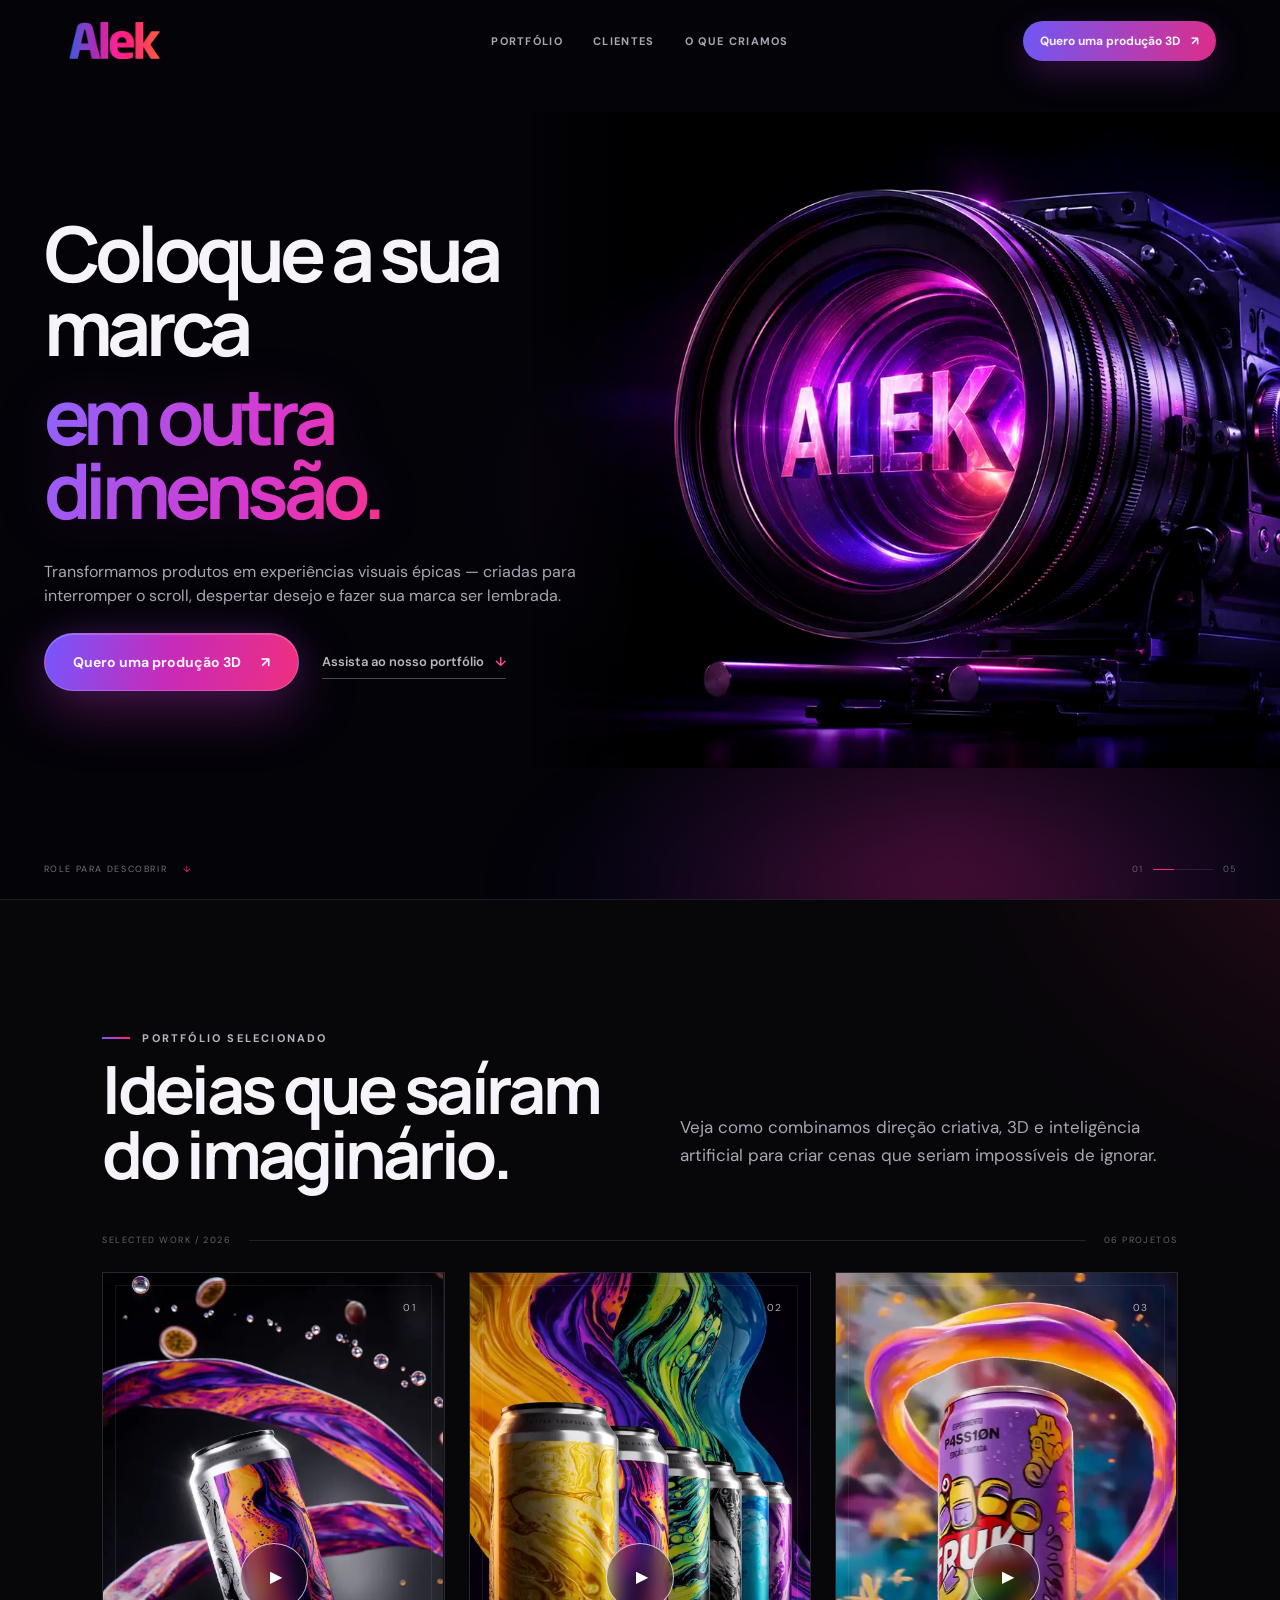
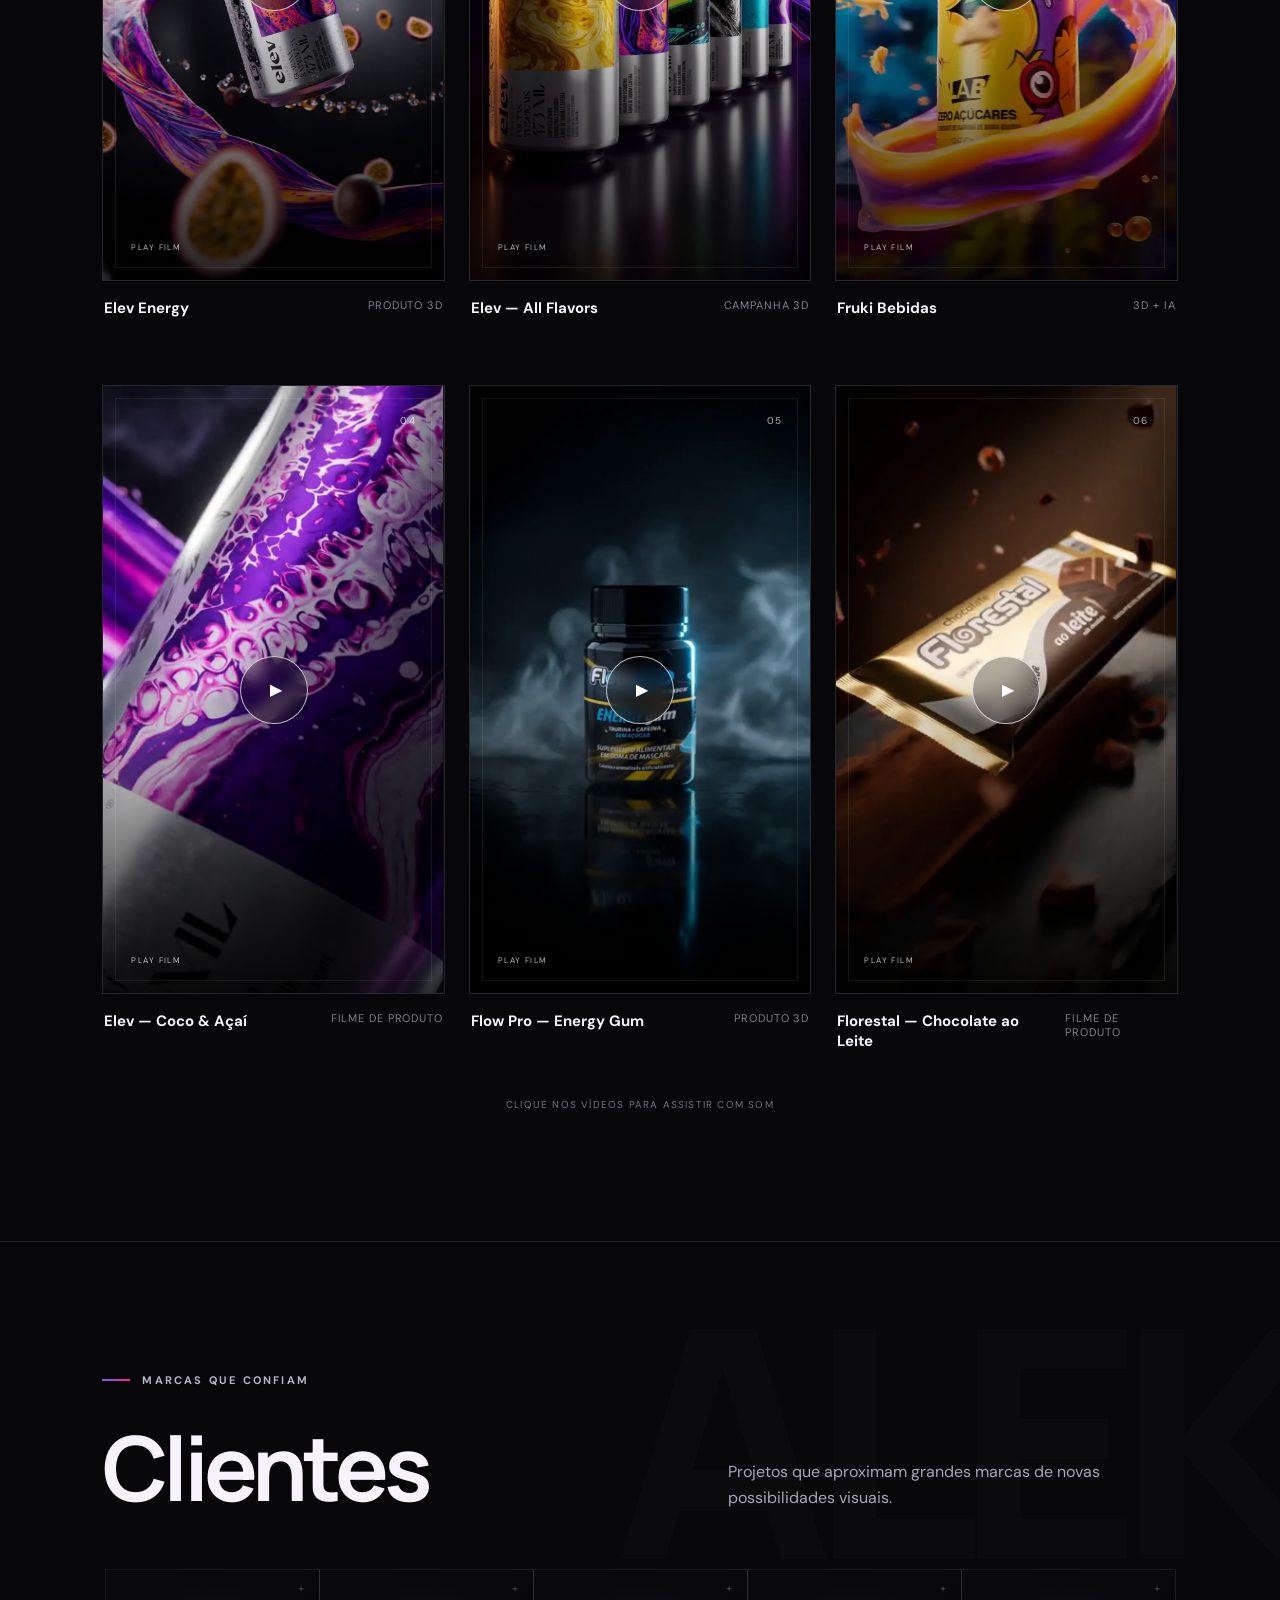
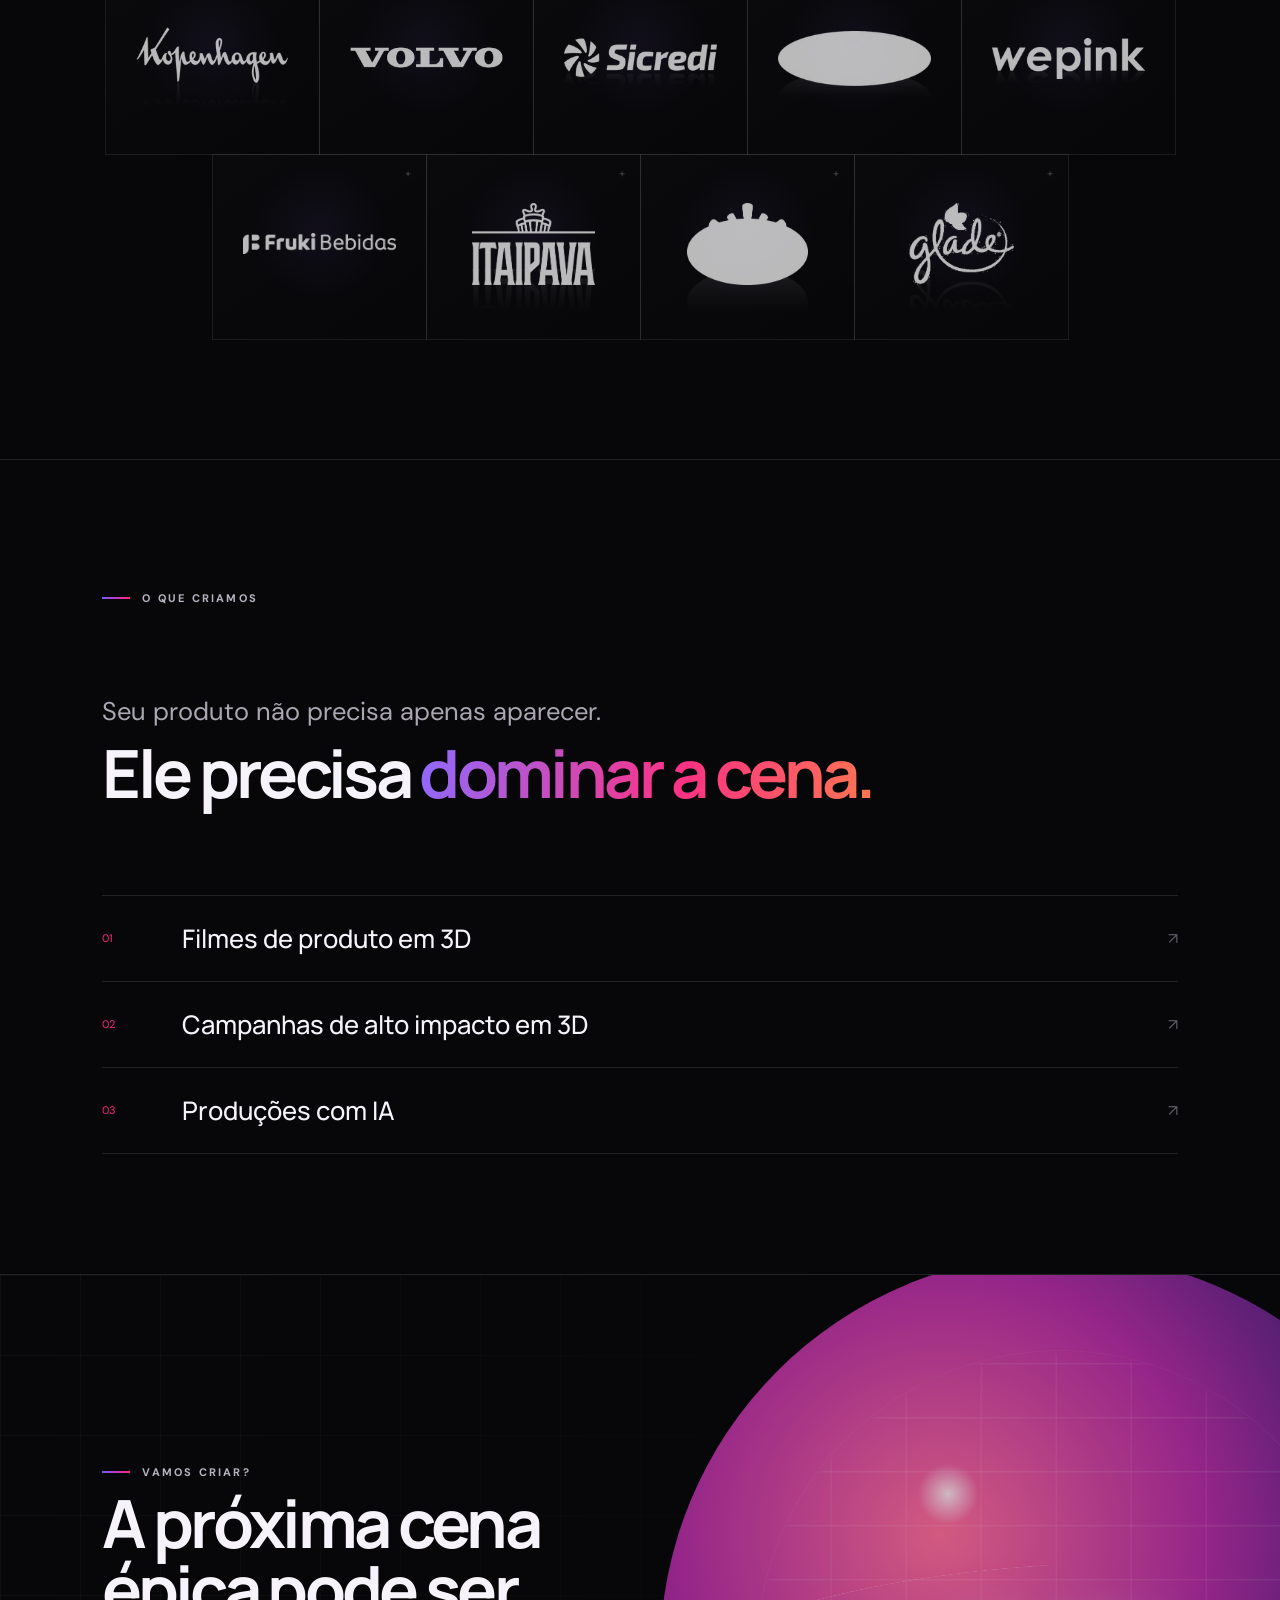
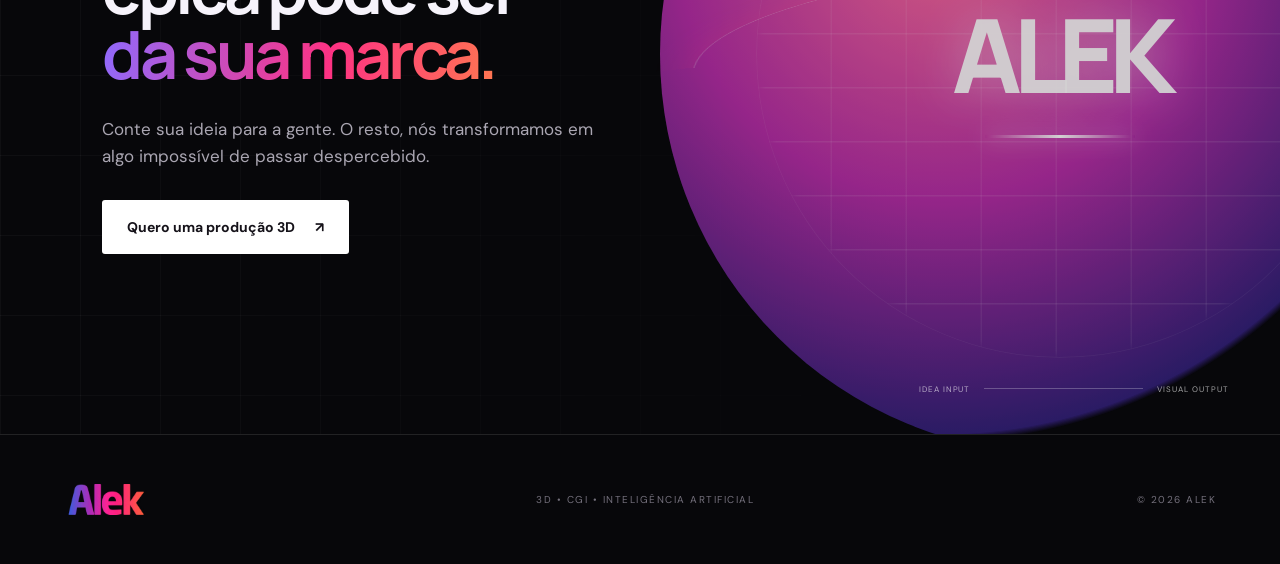
==== index.html @ 2abc3bbe "Replace client names with original logo grid" ====
<!doctype html>
<html lang="pt-BR">
<head>
  <meta charset="UTF-8">
  <meta name="viewport" content="width=device-width, initial-scale=1.0">
  <meta name="theme-color" content="#07070a">
  <meta name="description" content="Produções em 3D e IA que transformam produtos em experiências visuais épicas.">
  <title>Alek — Vídeos 3D que colocam sua marca em outra dimensão</title>
  <link rel="preconnect" href="https://fonts.googleapis.com">
  <link rel="preconnect" href="https://fonts.gstatic.com" crossorigin>
  <link href="https://fonts.googleapis.com/css2?family=DM+Sans:wght@400;500;600;700&family=Manrope:wght@500;600;700;800&display=swap" rel="stylesheet">
  <link rel="stylesheet" href="styles.css">
  <link rel="stylesheet" href="immersive.css?v=clean-camera-20260728a">
  <link rel="stylesheet" href="clients-logos.css?v=original-logos-20260728a">
</head>
<body>
  <div class="page-grid" aria-hidden="true"></div>
  <div class="cursor-aura" aria-hidden="true"></div>
  <div class="ambient ambient-one" aria-hidden="true"></div>
  <div class="ambient ambient-two" aria-hidden="true"></div>

  <header class="site-header">
    <a href="#inicio" class="brand" aria-label="Alek — início">
      <img src="upload/alek-logo.png" alt="Alek">
    </a>
    <nav class="desktop-nav" aria-label="Navegação principal">
      <a href="#portfolio">Portfólio</a>
      <a href="#clientes">Clientes</a>
      <a href="#processo">O que criamos</a>
    </nav>
    <button class="header-cta" type="button" data-open-brief>Quero uma produção 3D <span>↗</span></button>
  </header>

  <main>
    <section class="hero" id="inicio">
      <div class="hero-copy reveal">
        <p class="eyebrow"><span></span> 3D • CGI • INTELIGÊNCIA ARTIFICIAL</p>
        <h1>Coloque a sua marca<br><span>em outra dimensão.</span></h1>
        <p class="hero-text">Transformamos produtos em experiências visuais épicas — criadas para interromper o scroll, despertar desejo e fazer sua marca ser lembrada.</p>
        <div class="hero-actions">
          <button class="button button-primary button-production" type="button" data-open-brief>Quero uma produção 3D <span>↗</span></button>
          <a class="text-link" href="#portfolio">Assista ao nosso portfólio <span>↓</span></a>
        </div>
      </div>

      <div class="hero-visual reveal" aria-hidden="true">
        <div class="approved-scene">
          <div class="approved-scene-art"></div>
        </div>
      </div>

      <div class="scroll-note">ROLE PARA DESCOBRIR <span>↓</span></div>
      <div class="hero-index" aria-hidden="true"><span>01</span><i></i><span>05</span></div>
    </section>

    <section class="portfolio section" id="portfolio">
      <div class="section-heading reveal">
        <div>
          <p class="eyebrow"><span></span> PORTFÓLIO SELECIONADO</p>
          <h2>Ideias que saíram<br>do imaginário.</h2>
        </div>
        <p>Veja como combinamos direção criativa, 3D e inteligência artificial para criar cenas que seriam impossíveis de ignorar.</p>
      </div>

      <div class="portfolio-status reveal" aria-hidden="true">
        <span>SELECTED WORK / 2026</span>
        <div></div>
        <span>06 PROJETOS</span>
      </div>

      <div class="video-grid">
        <article class="video-card reveal" data-tilt>
          <div class="video-frame">
            <video playsinline loop preload="none" poster="assets/poster-1.webp">
              <source data-src="upload/portfolio-1.mp4" type="video/mp4">
            </video>
            <button class="play-button" type="button" aria-label="Reproduzir vídeo Elev Energy"><span>▶</span></button>
            <div class="video-gradient"></div>
            <div class="video-number">01</div>
            <div class="video-state">PLAY FILM</div>
          </div>
          <div class="video-meta"><strong>Elev Energy</strong><span>Produto 3D</span></div>
        </article>

        <article class="video-card reveal" data-tilt>
          <div class="video-frame">
            <video playsinline loop preload="none" poster="assets/poster-2.webp">
              <source data-src="upload/portfolio-2.mp4" type="video/mp4">
            </video>
            <button class="play-button" type="button" aria-label="Reproduzir vídeo Elev All Flavors"><span>▶</span></button>
            <div class="video-gradient"></div>
            <div class="video-number">02</div>
            <div class="video-state">PLAY FILM</div>
          </div>
          <div class="video-meta"><strong>Elev — All Flavors</strong><span>Campanha 3D</span></div>
        </article>

        <article class="video-card reveal" data-tilt>
          <div class="video-frame">
            <video playsinline loop preload="none" poster="assets/poster-3.webp">
              <source data-src="upload/portfolio-3.mp4" type="video/mp4">
            </video>
            <button class="play-button" type="button" aria-label="Reproduzir vídeo Fruki Bebidas"><span>▶</span></button>
            <div class="video-gradient"></div>
            <div class="video-number">03</div>
            <div class="video-state">PLAY FILM</div>
          </div>
          <div class="video-meta"><strong>Fruki Bebidas</strong><span>3D + IA</span></div>
        </article>

        <article class="video-card reveal" data-tilt>
          <div class="video-frame">
            <video playsinline loop preload="none" poster="assets/poster-4.webp">
              <source data-src="upload/elev-coco-acai.mp4" type="video/mp4">
            </video>
            <button class="play-button" type="button" aria-label="Reproduzir vídeo Elev Coco e Açaí"><span>▶</span></button>
            <div class="video-gradient"></div>
            <div class="video-number">04</div>
            <div class="video-state">PLAY FILM</div>
          </div>
          <div class="video-meta"><strong>Elev — Coco &amp; Açaí</strong><span>Filme de produto</span></div>
        </article>

        <article class="video-card reveal" data-tilt>
          <div class="video-frame">
            <video playsinline loop preload="none" poster="assets/poster-5.webp">
              <source data-src="upload/flow-pro.mp4" type="video/mp4">
            </video>
            <button class="play-button" type="button" aria-label="Reproduzir vídeo Flow Pro Energy Gum"><span>▶</span></button>
            <div class="video-gradient"></div>
            <div class="video-number">05</div>
            <div class="video-state">PLAY FILM</div>
          </div>
          <div class="video-meta"><strong>Flow Pro — Energy Gum</strong><span>Produto 3D</span></div>
        </article>

        <article class="video-card reveal" data-tilt>
          <div class="video-frame">
            <video playsinline loop preload="none" poster="assets/poster-6.webp">
              <source data-src="upload/chocolate-ao-leite.mp4" type="video/mp4">
            </video>
            <button class="play-button" type="button" aria-label="Reproduzir vídeo Florestal Chocolate ao Leite"><span>▶</span></button>
            <div class="video-gradient"></div>
            <div class="video-number">06</div>
            <div class="video-state">PLAY FILM</div>
          </div>
          <div class="video-meta"><strong>Florestal — Chocolate ao Leite</strong><span>Filme de produto</span></div>
        </article>
      </div>
      <p class="sound-tip">Clique nos vídeos para assistir com som</p>
    </section>

    <section class="clients section" id="clientes">
      <div class="clients-heading reveal">
        <p class="eyebrow"><span></span> MARCAS QUE CONFIAM</p>
        <h2>Clientes</h2>
        <p>Projetos que aproximam grandes marcas de novas possibilidades visuais.</p>
      </div>

      <div class="brand-grid reveal" aria-label="Clientes atendidos">
        <div class="brand-mark brand-kopenhagen"><img src="assets/clients/kopenhagen.png" alt="Kopenhagen" loading="lazy" decoding="async"></div>
        <div class="brand-mark brand-volvo"><img src="assets/clients/volvo.png" alt="Volvo" loading="lazy" decoding="async"></div>
        <div class="brand-mark brand-sicredi"><img src="assets/clients/sicredi.png" alt="Sicredi" loading="lazy" decoding="async"></div>
        <div class="brand-mark brand-ford"><img src="assets/clients/ford.png" alt="Ford" loading="lazy" decoding="async"></div>
        <div class="brand-mark brand-wepink"><img src="assets/clients/wepink.png" alt="WePink" loading="lazy" decoding="async"></div>
        <div class="brand-mark brand-fruki"><img src="assets/clients/fruki.png" alt="Fruki Bebidas" loading="lazy" decoding="async"></div>
        <div class="brand-mark brand-itaipava"><img src="assets/clients/itaipava.png" alt="Itaipava" loading="lazy" decoding="async"></div>
        <div class="brand-mark brand-seara"><img src="assets/clients/seara.png" alt="Seara" loading="lazy" decoding="async"></div>
        <div class="brand-mark brand-glade"><img src="assets/clients/glade.png" alt="Glade" loading="lazy" decoding="async"></div>
      </div>
    </section>

    <section class="manifesto section" id="processo">
      <p class="eyebrow reveal"><span></span> O QUE CRIAMOS</p>
      <div class="manifesto-copy reveal">
        <p>Seu produto não precisa apenas aparecer.</p>
        <h2>Ele precisa <span>dominar a cena.</span></h2>
      </div>
      <div class="services reveal">
        <div><span>01</span><strong>Filmes de produto em 3D</strong><i>↗</i></div>
        <div><span>02</span><strong>Campanhas de alto impacto em 3D</strong><i>↗</i></div>
        <div><span>03</span><strong>Produções com IA</strong><i>↗</i></div>
      </div>
    </section>

    <section class="cta-section section" id="contato">
      <div class="cta-grid" aria-hidden="true"></div>
      <div class="cta-glow" aria-hidden="true"><span>ALEK</span><i></i></div>
      <div class="cta-content reveal">
        <p class="eyebrow"><span></span> VAMOS CRIAR?</p>
        <h2>A próxima cena<br>épica pode ser<br><span>da sua marca.</span></h2>
        <p>Conte sua ideia para a gente. O resto, nós transformamos em algo impossível de passar despercebido.</p>
        <button class="button button-light" type="button" data-open-brief>Quero uma produção 3D <span>↗</span></button>
      </div>
      <div class="cta-code" aria-hidden="true">
        <span>IDEA INPUT</span>
        <i></i>
        <span>VISUAL OUTPUT</span>
      </div>
    </section>
  </main>

  <footer>
    <img src="upload/alek-logo.png" alt="Alek">
    <p>3D • CGI • INTELIGÊNCIA ARTIFICIAL</p>
    <span>© 2026 ALEK</span>
  </footer>

  <dialog class="brief-dialog" id="brief-dialog">
    <div class="dialog-shell">
      <button class="dialog-close" type="button" data-close-brief aria-label="Fechar formulário">×</button>
      <div class="dialog-intro">
        <p class="eyebrow"><span></span> NOVO PROJETO</p>
        <h2>Vamos tirar sua ideia<br><span>do imaginário.</span></h2>
        <p>Preencha as informações e envie seu briefing diretamente para o nosso WhatsApp.</p>
        <div class="dialog-orbit" aria-hidden="true"><i></i><i></i><i></i></div>
      </div>

      <form class="brief-form" id="brief-form">
        <label>
          <span>Nome</span>
          <input type="text" name="nome" autocomplete="name" required>
        </label>
        <label>
          <span>Nome da empresa</span>
          <input type="text" name="empresa" autocomplete="organization" required>
        </label>
        <label>
          <span>Email</span>
          <input type="email" name="email" autocomplete="email" required>
        </label>
        <label>
          <span>WhatsApp</span>
          <input type="tel" name="whatsapp" autocomplete="tel" inputmode="tel" required>
        </label>
        <label class="form-wide">
          <span>Instagram da empresa</span>
          <input type="text" name="instagram" autocomplete="off" placeholder="@suaempresa" required>
        </label>
        <label class="form-wide">
          <span>Detalhes do que você deseja produzir</span>
          <textarea name="detalhes" rows="4" required></textarea>
        </label>
        <button class="button button-primary form-submit" type="submit">Enviar pelo WhatsApp <span>↗</span></button>
      </form>
    </div>
  </dialog>

  <script type="module" src="script.js?v=immersive-fix-20260728b"></script>
</body>
</html>
---- styles.css ----
:root {
  --bg: #07070a;
  --surface: #101015;
  --surface-soft: #14131a;
  --text: #f6f3fb;
  --muted: #aaa6b2;
  --purple: #7658ff;
  --pink: #ff237d;
  --orange: #ff7654;
  --line: rgba(255, 255, 255, .11);
  --mouse-x: 50vw;
  --mouse-y: 50vh;
}

* { box-sizing: border-box; }
html { scroll-behavior: smooth; }
body {
  margin: 0;
  background: var(--bg);
  color: var(--text);
  font-family: "DM Sans", sans-serif;
  overflow-x: hidden;
}
body.modal-open { overflow: hidden; }
button, input, textarea, select { font: inherit; }
button { color: inherit; }
a { color: inherit; text-decoration: none; }

.page-grid {
  position: fixed;
  inset: 0;
  z-index: -3;
  pointer-events: none;
  opacity: .18;
  background-image:
    linear-gradient(rgba(255, 255, 255, .025) 1px, transparent 1px),
    linear-gradient(90deg, rgba(255, 255, 255, .025) 1px, transparent 1px);
  background-size: 54px 54px;
  mask-image: linear-gradient(to bottom, #000 0, transparent 82%);
}
.cursor-aura {
  position: fixed;
  z-index: -2;
  inset: 0;
  pointer-events: none;
  background: radial-gradient(480px circle at var(--mouse-x) var(--mouse-y), rgba(118, 88, 255, .095), transparent 70%);
}
.ambient {
  position: fixed;
  width: 50vw;
  height: 50vw;
  filter: blur(130px);
  opacity: .12;
  border-radius: 50%;
  pointer-events: none;
  z-index: -1;
}
.ambient-one { background: var(--purple); top: -30vw; left: -15vw; }
.ambient-two { background: var(--pink); top: 45vh; right: -35vw; }

.site-header {
  height: 82px;
  padding: 0 5vw;
  display: grid;
  grid-template-columns: 1fr auto 1fr;
  align-items: center;
  position: fixed;
  inset: 0 0 auto;
  z-index: 20;
  width: 100%;
  border-bottom: 1px solid transparent;
  transition: background .35s ease, border-color .35s ease, backdrop-filter .35s ease;
}
.site-header.scrolled {
  background: rgba(7, 7, 10, .7);
  border-color: var(--line);
  backdrop-filter: blur(18px);
}
.brand img { width: 108px; display: block; }
.desktop-nav { display: flex; gap: 30px; }
.desktop-nav a {
  color: #aaa6b2;
  font-size: 11px;
  font-weight: 700;
  letter-spacing: .12em;
  text-transform: uppercase;
  transition: color .2s ease;
}
.desktop-nav a:hover { color: white; }
.header-cta {
  justify-self: end;
  appearance: none;
  border: 0;
  background: linear-gradient(100deg, #7057f5, #dd2d89);
  box-shadow: 0 12px 34px rgba(163, 51, 196, .28);
  cursor: pointer;
  font-size: 12px;
  font-weight: 700;
  padding: 12px 17px;
  border-radius: 999px;
  transition: transform .25s ease, filter .25s ease, box-shadow .25s ease;
}
.header-cta:hover {
  transform: translateY(-2px);
  filter: brightness(1.12);
  box-shadow: 0 16px 40px rgba(163, 51, 196, .4);
}
.text-link {
  justify-self: end;
  appearance: none;
  border: 0;
  background: none;
  cursor: pointer;
  font-size: 13px;
  font-weight: 600;
  padding: 8px 0;
  border-bottom: 1px solid rgba(255, 255, 255, .5);
}
.header-cta span, .text-link span { color: #ff4a8c; margin-left: 8px; }
.header-cta span { color: white; }

.hero {
  min-height: 100vh;
  padding: 150px 8vw 90px;
  display: grid;
  grid-template-columns: minmax(0, 1.18fr) minmax(380px, .82fr);
  align-items: center;
  position: relative;
  border-bottom: 1px solid var(--line);
}
.hero::before {
  content: "";
  position: absolute;
  inset: 82px 5vw 0;
  border-left: 1px solid rgba(255, 255, 255, .045);
  border-right: 1px solid rgba(255, 255, 255, .045);
  pointer-events: none;
}
.hero-copy { position: relative; z-index: 2; }
.eyebrow {
  color: #b8b4c2;
  font-size: 11px;
  font-weight: 700;
  letter-spacing: .2em;
  display: flex;
  align-items: center;
  gap: 12px;
}
.eyebrow > span {
  flex: 0 0 auto;
  width: 28px;
  height: 2px;
  background: linear-gradient(90deg, var(--purple), var(--pink));
}
h1, h2 {
  font-family: "Manrope", sans-serif;
  letter-spacing: -.055em;
  margin: 0;
  line-height: .98;
}
h1 { font-size: clamp(54px, 7.2vw, 112px); max-width: 1050px; }
h1 span, .manifesto h2 span, .cta-content h2 span, .dialog-intro h2 span {
  background: linear-gradient(100deg, #8d6bff, #fd3283 58%, #ff7750);
  color: transparent;
  -webkit-background-clip: text;
  background-clip: text;
}
.hero-text {
  max-width: 670px;
  color: var(--muted);
  font-size: clamp(17px, 1.5vw, 21px);
  line-height: 1.55;
  margin: 34px 0;
}
.hero-actions { display: flex; align-items: center; gap: 30px; flex-wrap: wrap; }
.button {
  appearance: none;
  border: 0;
  cursor: pointer;
  display: inline-flex;
  justify-content: center;
  align-items: center;
  gap: 20px;
  padding: 18px 25px;
  border-radius: 3px;
  font-size: 14px;
  font-weight: 700;
  transition: transform .25s ease, filter .25s ease;
}
.button-primary {
  background: linear-gradient(100deg, #6d54ee, #de2d8a);
  box-shadow: 0 18px 50px rgba(151, 53, 212, .25);
}
.button-production {
  min-height: 58px;
  padding-inline: 30px;
  box-shadow: 0 20px 60px rgba(180, 42, 163, .38), 0 0 0 1px rgba(255, 255, 255, .08) inset;
}
.button:hover { transform: translateY(-3px); filter: brightness(1.12); }
.text-link { justify-self: auto; }

.hero-visual {
  height: 570px;
  position: relative;
  perspective: 1000px;
  transform-style: preserve-3d;
  transition: transform .18s ease-out;
}
.scene-orbit {
  position: absolute;
  border: 1px solid rgba(255, 255, 255, .13);
  border-radius: 50%;
  transform: rotateX(67deg) rotateZ(-14deg);
}
.scene-orbit::after {
  content: "";
  position: absolute;
  width: 8px;
  height: 8px;
  border-radius: 50%;
  background: #ff4b96;
  box-shadow: 0 0 22px #ff4b96;
  top: 47%;
  left: -4px;
}
.orbit-one { inset: 14% -4% 10% 3%; animation: orbit-float 8s ease-in-out infinite; }
.orbit-two { inset: 25% 13% 20% -6%; animation: orbit-float 10s ease-in-out infinite reverse; }
.orb { position: absolute; border-radius: 50%; filter: saturate(1.2); }
.orb-back {
  width: 330px;
  height: 330px;
  background:
    radial-gradient(circle at 28% 23%, #ff8fbd, transparent 7%),
    radial-gradient(circle at 25% 25%, #ff5e9f, #a332b8 43%, #281a67 75%);
  top: 7%;
  right: 3%;
  box-shadow: 0 0 90px rgba(186, 46, 189, .35);
  animation: sphere-breathe 7s ease-in-out infinite;
  overflow: hidden;
  display: grid;
  place-items: center;
}
.orb-back::before {
  content: "";
  position: absolute;
  inset: 7%;
  border: 1px solid rgba(255, 255, 255, .24);
  border-radius: 50%;
  background:
    repeating-linear-gradient(0deg, transparent 0 28px, rgba(255, 255, 255, .07) 29px 30px),
    repeating-linear-gradient(90deg, transparent 0 43px, rgba(255, 255, 255, .055) 44px 45px);
  mask-image: radial-gradient(circle, #000 0 69%, transparent 72%);
}
.orb-back::after {
  content: "";
  position: absolute;
  inset: 17% -9%;
  border: 1px solid rgba(255, 255, 255, .28);
  border-radius: 50%;
  transform: rotateX(69deg) rotateZ(-18deg);
}
.orb-back span {
  position: relative;
  z-index: 2;
  font: 800 42px / 1 Manrope, sans-serif;
  letter-spacing: -.08em;
  text-shadow: 0 0 34px rgba(255, 255, 255, .58);
}
.orb-back i {
  position: absolute;
  z-index: 2;
  width: 64px;
  height: 2px;
  transform: translateY(35px);
  background: linear-gradient(90deg, transparent, white, transparent);
  box-shadow: 0 0 16px rgba(255, 255, 255, .75);
}
.orb-front {
  width: 180px;
  height: 180px;
  background: radial-gradient(circle at 30% 25%, #ffc1d6, #ff417d 37%, #7f2ee1 72%);
  bottom: 7%;
  left: 7%;
  box-shadow: 0 0 70px rgba(255, 50, 126, .28);
  animation: sphere-breathe 6s ease-in-out infinite reverse;
}
.glass-card {
  position: absolute;
  top: 30%;
  left: 3%;
  padding: 28px;
  width: 310px;
  height: 190px;
  backdrop-filter: blur(20px);
  background: linear-gradient(120deg, rgba(255, 255, 255, .12), rgba(255, 255, 255, .025));
  border: 1px solid rgba(255, 255, 255, .18);
  transform: rotate(-8deg) translateZ(50px);
  box-shadow: 0 30px 70px rgba(0, 0, 0, .35);
  display: flex;
  flex-direction: column;
  justify-content: flex-end;
}
.glass-card small {
  position: absolute;
  top: 20px;
  left: 24px;
  font-size: 8px;
  letter-spacing: .16em;
  color: #9993a3;
}
.glass-card span { font-size: 12px; color: #c4c0cc; letter-spacing: .18em; }
.glass-card strong { font-family: Manrope, sans-serif; font-size: 26px; margin-top: 5px; }
.glass-card i {
  position: absolute;
  height: 2px;
  width: 55px;
  right: 25px;
  bottom: 29px;
  background: linear-gradient(90deg, var(--purple), var(--pink));
}
.scene-hud {
  position: absolute;
  display: flex;
  gap: 14px;
  color: #716d79;
  font-size: 8px;
  letter-spacing: .14em;
}
.scene-hud strong { color: #d4cfdb; font-weight: 500; }
.scene-hud-top { top: 5%; left: 5%; }
.scene-hud-bottom { right: 0; bottom: 4%; }
.scroll-note { position: absolute; bottom: 35px; left: 8vw; font-size: 9px; letter-spacing: .18em; color: #77727e; }
.scroll-note span { margin-left: 12px; color: var(--pink); }
.hero-index {
  position: absolute;
  right: 4vw;
  bottom: 32px;
  display: flex;
  align-items: center;
  gap: 10px;
  color: #625e68;
  font-size: 9px;
  letter-spacing: .12em;
}
.hero-index i { width: 60px; height: 1px; background: linear-gradient(90deg, var(--pink) 35%, var(--line) 35%); }

.section { padding: 120px 8vw; }
.section-heading {
  display: grid;
  grid-template-columns: 1fr 1fr;
  gap: 80px;
  align-items: end;
  margin-bottom: 48px;
}
.section-heading h2, .manifesto h2, .cta-content h2, .dialog-intro h2 { font-size: clamp(45px, 5.2vw, 82px); }
.section-heading > p {
  max-width: 510px;
  color: var(--muted);
  line-height: 1.65;
  font-size: 17px;
  justify-self: end;
}
.portfolio-status {
  display: grid;
  grid-template-columns: auto 1fr auto;
  gap: 18px;
  align-items: center;
  margin-bottom: 26px;
  color: #65616b;
  font-size: 9px;
  letter-spacing: .16em;
}
.portfolio-status div { height: 1px; background: var(--line); }
.video-grid { display: grid; grid-template-columns: repeat(3, 1fr); gap: 50px 24px; align-items: start; }
.video-card {
  min-width: 0;
  display: flex;
  flex-direction: column;
  transform-style: preserve-3d;
  transition: transform .18s ease-out;
}
.video-frame {
  position: relative;
  aspect-ratio: 9 / 16;
  overflow: hidden;
  background: #15151b;
  cursor: pointer;
  border: 1px solid rgba(255, 255, 255, .08);
  isolation: isolate;
}
.video-frame::before {
  content: "";
  position: absolute;
  z-index: 3;
  inset: 12px;
  border: 1px solid rgba(255, 255, 255, .08);
  pointer-events: none;
  transition: inset .35s ease, border-color .35s ease;
}
.video-frame:hover::before { inset: 17px; border-color: rgba(255, 255, 255, .17); }
.video-frame video { width: 100%; height: 100%; object-fit: cover; display: block; transition: transform .7s ease; }
.video-card:hover video { transform: scale(1.035); }
.video-gradient {
  position: absolute;
  z-index: 1;
  inset: 46% 0 0;
  background: linear-gradient(transparent, rgba(0, 0, 0, .82));
  pointer-events: none;
}
.play-button {
  position: absolute;
  z-index: 4;
  top: 50%;
  left: 50%;
  transform: translate(-50%, -50%);
  width: 68px;
  height: 68px;
  border-radius: 50%;
  border: 1px solid rgba(255, 255, 255, .7);
  background: rgba(10, 10, 15, .3);
  backdrop-filter: blur(8px);
  color: white;
  cursor: pointer;
  transition: .25s ease;
}
.play-button span { margin-left: 4px; }
.video-frame:hover .play-button { background: white; color: #111; transform: translate(-50%, -50%) scale(1.06); }
.video-frame.playing .play-button { opacity: 0; pointer-events: none; }
.video-number {
  position: absolute;
  z-index: 4;
  top: 28px;
  right: 28px;
  font-size: 10px;
  letter-spacing: .12em;
  color: rgba(255, 255, 255, .68);
}
.video-state {
  position: absolute;
  z-index: 4;
  left: 28px;
  bottom: 28px;
  font-size: 8px;
  letter-spacing: .18em;
  color: rgba(255, 255, 255, .72);
}
.video-frame.playing .video-state::after { content: " / PAUSE"; }
.video-meta { padding: 17px 2px; display: flex; justify-content: space-between; gap: 10px; }
.video-meta strong { font-size: 15px; }
.video-meta span { font-size: 11px; color: #85818b; text-transform: uppercase; letter-spacing: .08em; }
.sound-tip { text-align: center; color: #74707b; font-size: 10px; letter-spacing: .12em; text-transform: uppercase; margin-top: 30px; }

.clients {
  border-top: 1px solid var(--line);
  border-bottom: 1px solid var(--line);
  position: relative;
  overflow: hidden;
}
.clients::before {
  content: "ALEK";
  position: absolute;
  right: -2vw;
  top: 35px;
  color: rgba(255, 255, 255, .018);
  font: 800 clamp(150px, 25vw, 390px) / 1 Manrope, sans-serif;
  letter-spacing: -.08em;
}
.clients-heading {
  display: grid;
  grid-template-columns: 1fr auto;
  gap: 25px;
  align-items: end;
  margin-bottom: 58px;
  position: relative;
  z-index: 1;
}
.clients-heading .eyebrow { grid-column: 1 / -1; }
.clients-heading h2 { font-size: clamp(54px, 7vw, 108px); }
.clients-heading > p:not(.eyebrow) { color: var(--muted); max-width: 450px; line-height: 1.6; margin: 0; }
.brand-grid {
  display: grid;
  grid-template-columns: repeat(5, 1fr);
  position: relative;
  z-index: 1;
  border-top: 1px solid var(--line);
  border-left: 1px solid var(--line);
}
.brand-mark {
  min-height: 145px;
  display: grid;
  place-items: center;
  border-right: 1px solid var(--line);
  border-bottom: 1px solid var(--line);
  position: relative;
  overflow: hidden;
  color: #b8b4c0;
  transition: color .3s ease, background .3s ease;
}
.brand-mark::before {
  content: "";
  position: absolute;
  inset: 0;
  background: radial-gradient(circle at 50% 120%, rgba(118, 88, 255, .22), transparent 58%);
  opacity: 0;
  transition: opacity .3s ease;
}
.brand-mark::after {
  content: "+";
  position: absolute;
  top: 9px;
  right: 12px;
  color: #4a4650;
  font-size: 12px;
}
.brand-mark:hover { color: white; background: rgba(255, 255, 255, .025); }
.brand-mark:hover::before { opacity: 1; }
.brand-mark > span {
  position: relative;
  z-index: 1;
  font: 700 clamp(16px, 1.7vw, 24px) / 1 Manrope, sans-serif;
  letter-spacing: -.04em;
}
.brand-keune > span { font-weight: 500; letter-spacing: .08em; }
.brand-itaipava > span { font-style: italic; font-weight: 800; }
.brand-uau > span { display: flex; flex-direction: column; align-items: center; letter-spacing: -.08em; }
.brand-uau > span > span { font-size: .57em; font-weight: 500; letter-spacing: .01em; }
.brand-glade > span { font-weight: 500; font-size: clamp(24px, 2.2vw, 34px); font-style: italic; }
.brand-ford > span { border: 1px solid currentColor; border-radius: 50%; padding: 8px 17px; font-family: Georgia, serif; font-style: italic; }
.brand-unimed > span, .brand-sicredi > span { font-weight: 700; }
.brand-seara > span { border: 2px solid currentColor; border-radius: 50%; padding: 13px 8px; }

.manifesto { position: relative; }
.manifesto-copy { margin: 90px 0; }
.manifesto-copy p { color: var(--muted); font-size: clamp(20px, 2vw, 30px); margin-bottom: 12px; }
.services { border-top: 1px solid var(--line); }
.services div {
  display: grid;
  grid-template-columns: 80px 1fr auto;
  padding: 25px 0;
  border-bottom: 1px solid var(--line);
  align-items: center;
  transition: padding .25s ease, background .25s ease;
}
.services div:hover { padding-left: 14px; padding-right: 14px; background: rgba(255, 255, 255, .02); }
.services span { color: var(--pink); font-size: 11px; }
.services strong { font-family: Manrope, sans-serif; font-size: clamp(19px, 2vw, 28px); font-weight: 500; }
.services i { color: #5f5a66; font-style: normal; }

.cta-section {
  min-height: 760px;
  display: flex;
  align-items: center;
  position: relative;
  overflow: hidden;
  border-top: 1px solid var(--line);
}
.cta-grid {
  position: absolute;
  inset: 0;
  background-image:
    linear-gradient(rgba(255, 255, 255, .035) 1px, transparent 1px),
    linear-gradient(90deg, rgba(255, 255, 255, .035) 1px, transparent 1px);
  background-size: 80px 80px;
  mask-image: linear-gradient(90deg, #000, transparent 75%);
}
.cta-glow {
  position: absolute;
  width: 800px;
  height: 800px;
  border-radius: 50%;
  right: -180px;
  display: grid;
  place-items: center;
  background:
    radial-gradient(circle at 36% 30%, rgba(255, 255, 255, .8), transparent 4%),
    radial-gradient(circle at 35% 35%, #ff6d9c, #b52da6 36%, #332079 68%, transparent 69%);
  opacity: .82;
  animation: sphere-breathe 8s ease-in-out infinite;
}
.cta-glow::before {
  content: "";
  position: absolute;
  inset: 12%;
  border-radius: 50%;
  background:
    repeating-linear-gradient(0deg, transparent 0 52px, rgba(255, 255, 255, .095) 53px 54px),
    repeating-linear-gradient(90deg, transparent 0 73px, rgba(255, 255, 255, .075) 74px 75px);
  border: 1px solid rgba(255, 255, 255, .26);
  mask-image: radial-gradient(circle, #000 0 69%, transparent 71%);
}
.cta-glow::after {
  content: "";
  position: absolute;
  inset: 18% 3%;
  border: 1px solid rgba(255, 255, 255, .25);
  border-radius: 50%;
  transform: rotateX(70deg) rotateZ(-17deg);
  box-shadow: 0 0 45px rgba(255, 64, 140, .2);
}
.cta-glow span {
  position: relative;
  z-index: 2;
  font: 800 clamp(54px, 8vw, 104px) / 1 Manrope, sans-serif;
  letter-spacing: -.09em;
  color: rgba(255, 255, 255, .94);
  text-shadow: 0 0 50px rgba(255, 255, 255, .48);
}
.cta-glow i {
  position: absolute;
  z-index: 2;
  width: 150px;
  height: 3px;
  transform: translateY(82px);
  background: linear-gradient(90deg, transparent, #fff, transparent);
  box-shadow: 0 0 22px rgba(255, 255, 255, .75);
}
.cta-content { position: relative; z-index: 2; max-width: 760px; }
.cta-content > p:not(.eyebrow) { color: var(--muted); max-width: 510px; font-size: 17px; line-height: 1.6; margin: 30px 0; }
.button-light { background: white; color: #151219; }
.cta-code {
  position: absolute;
  z-index: 2;
  right: 4vw;
  bottom: 40px;
  width: 310px;
  display: grid;
  grid-template-columns: auto 1fr auto;
  gap: 14px;
  align-items: center;
  color: rgba(255, 255, 255, .62);
  font-size: 8px;
  letter-spacing: .12em;
}
.cta-code i { height: 1px; background: rgba(255, 255, 255, .25); }

footer {
  min-height: 130px;
  padding: 40px 5vw;
  border-top: 1px solid var(--line);
  display: flex;
  justify-content: space-between;
  align-items: center;
  color: #74707c;
  font-size: 10px;
  letter-spacing: .15em;
}
footer img { width: 90px; }

.brief-dialog {
  width: min(1160px, calc(100vw - 40px));
  max-height: min(840px, calc(100vh - 40px));
  padding: 0;
  color: var(--text);
  background: #0b0a0f;
  border: 1px solid rgba(255, 255, 255, .16);
  box-shadow: 0 40px 120px rgba(0, 0, 0, .72);
  overflow: auto;
}
.brief-dialog::backdrop { background: rgba(3, 2, 7, .82); backdrop-filter: blur(10px); }
.dialog-shell { min-height: 650px; display: grid; grid-template-columns: .9fr 1.1fr; position: relative; }
.dialog-close {
  appearance: none;
  border: 1px solid rgba(255, 255, 255, .2);
  background: rgba(255, 255, 255, .04);
  color: white;
  position: absolute;
  z-index: 2;
  top: 20px;
  right: 20px;
  width: 40px;
  height: 40px;
  border-radius: 50%;
  cursor: pointer;
  font-size: 24px;
  line-height: 1;
}
.dialog-intro {
  padding: 70px 55px;
  position: relative;
  overflow: hidden;
  border-right: 1px solid var(--line);
  background:
    radial-gradient(circle at 0 100%, rgba(118, 88, 255, .26), transparent 48%),
    linear-gradient(145deg, #11101a, #09090d);
}
.dialog-intro h2 { font-size: clamp(40px, 4vw, 66px); margin-top: 34px; }
.dialog-intro > p:not(.eyebrow) { color: var(--muted); line-height: 1.65; max-width: 360px; margin-top: 26px; }
.dialog-orbit { position: absolute; width: 340px; height: 340px; right: -155px; bottom: -140px; border: 1px solid rgba(255, 255, 255, .12); border-radius: 50%; }
.dialog-orbit::before, .dialog-orbit::after {
  content: "";
  position: absolute;
  border: 1px solid rgba(255, 255, 255, .1);
  border-radius: 50%;
}
.dialog-orbit::before { inset: 50px; }
.dialog-orbit::after { inset: 105px; background: radial-gradient(circle at 30% 20%, #ff759f, #6e2bd5 62%, #1b103c); box-shadow: 0 0 60px rgba(175, 43, 177, .45); }
.brief-form {
  padding: 70px 62px 50px;
  display: grid;
  grid-template-columns: 1fr 1fr;
  gap: 22px;
}
.brief-form label { display: flex; flex-direction: column; gap: 9px; }
.brief-form label > span { color: #9b97a2; font-size: 10px; font-weight: 700; letter-spacing: .1em; text-transform: uppercase; }
.brief-form input, .brief-form select, .brief-form textarea {
  width: 100%;
  border: 1px solid rgba(255, 255, 255, .16);
  border-radius: 2px;
  outline: none;
  background: rgba(255, 255, 255, .035);
  color: white;
  padding: 15px 16px;
  transition: border-color .2s ease, background .2s ease;
}
.brief-form input, .brief-form select { height: 52px; }
.brief-form textarea { resize: vertical; min-height: 118px; }
.brief-form input:focus, .brief-form select:focus, .brief-form textarea:focus { border-color: var(--purple); background: rgba(118, 88, 255, .055); }
.brief-form select option { color: #111; }
.form-wide { grid-column: 1 / -1; }
.form-submit { grid-column: 1 / -1; justify-self: start; margin-top: 6px; }

.reveal { opacity: 0; transform: translateY(28px); transition: opacity .85s ease, transform .85s ease; }
.reveal.visible { opacity: 1; transform: none; }

@keyframes orbit-float {
  0%, 100% { transform: rotateX(67deg) rotateZ(-14deg) translateY(0); }
  50% { transform: rotateX(67deg) rotateZ(-9deg) translateY(-10px); }
}
@keyframes sphere-breathe {
  0%, 100% { transform: scale(1); filter: saturate(1.2); }
  50% { transform: scale(1.035); filter: saturate(1.35); }
}

@media (max-width: 1000px) {
  .site-header { grid-template-columns: 1fr 1fr; }
  .desktop-nav { display: none; }
  .hero { min-height: auto; grid-template-columns: 1fr; padding: 140px 7vw 100px; }
  .hero-visual { display: none; }
  .hero-text { font-size: 17px; }
  .section { padding: 90px 7vw; }
  .section-heading { grid-template-columns: 1fr; gap: 25px; }
  .section-heading > p { justify-self: start; }
  .video-grid { gap: 38px 16px; }
  .brand-grid { grid-template-columns: repeat(2, 1fr); }
  .clients-heading { grid-template-columns: 1fr; }
  .dialog-shell { grid-template-columns: 1fr; }
  .dialog-intro { min-height: 330px; border-right: 0; border-bottom: 1px solid var(--line); }
  .dialog-orbit { width: 270px; height: 270px; right: -100px; bottom: -130px; }
}

@media (max-width: 680px) {
  .site-header { height: 72px; padding: 0 6vw; }
  .brand img { width: 88px; }
  .header-cta { font-size: 10px; padding: 10px 12px; }
  .hero { padding: 125px 7vw 90px; }
  h1 { font-size: clamp(45px, 13vw, 58px); }
  .hero-actions { align-items: flex-start; flex-direction: column; }
  .hero-index { display: none; }
  .section { padding: 80px 7vw; }
  .section-heading { margin-bottom: 40px; }
  .portfolio-status { grid-template-columns: auto 1fr; }
  .portfolio-status span:last-child { display: none; }
  .video-grid {
    display: flex;
    overflow-x: auto;
    scroll-snap-type: x mandatory;
    gap: 14px;
    margin-inline: -7vw;
    padding: 0 7vw 15px;
    scrollbar-width: none;
  }
  .video-grid::-webkit-scrollbar { display: none; }
  .video-card { flex: 0 0 min(79vw, 390px); scroll-snap-align: center; }
  .video-frame { max-height: 73vh; }
  .video-meta { flex-direction: column; }
  .sound-tip { text-align: left; }
  .clients-heading > p:not(.eyebrow) { font-size: 15px; }
  .brand-mark { min-height: 105px; }
  .brand-mark > span { font-size: 16px; }
  .manifesto-copy { margin: 60px 0; }
  .services div { grid-template-columns: 42px 1fr auto; }
  .cta-section { min-height: 690px; }
  .cta-glow { right: -590px; opacity: .46; }
  .cta-code { display: none; }
  footer { flex-direction: column; gap: 22px; text-align: center; }
  .brief-dialog { width: calc(100vw - 20px); max-height: calc(100vh - 20px); }
  .dialog-intro { padding: 55px 27px 45px; min-height: 290px; }
  .dialog-intro h2 { font-size: 42px; }
  .brief-form { padding: 38px 24px 32px; grid-template-columns: 1fr; }
  .form-wide, .form-submit { grid-column: 1; }
  .form-submit { width: 100%; }
}

@media (pointer: coarse) {
  .cursor-aura { display: none; }
}

@media (prefers-reduced-motion: reduce) {
  * { scroll-behavior: auto !important; transition: none !important; animation: none !important; }
  .reveal { opacity: 1; transform: none; }
}
---- immersive.css ----
/* Hero aprovado com microinterações internas — sem cards ou imagens extras. */

.hero {
  min-height: max(780px, 100svh);
  padding: 118px 3.4vw 58px;
  grid-template-columns: minmax(500px, .9fr) minmax(650px, 1.1fr);
  gap: 0;
  overflow: hidden;
  isolation: isolate;
  background:
    radial-gradient(ellipse at 78% 54%, rgba(166,31,201,.14), transparent 39%),
    radial-gradient(ellipse at 74% 92%, rgba(255,39,132,.1), transparent 27%),
    #030308;
}

.hero::before {
  inset: 82px 3.4vw 0;
  border-color: rgba(255,255,255,.035);
  background:
    linear-gradient(90deg, rgba(255,255,255,.022) 1px, transparent 1px),
    linear-gradient(rgba(255,255,255,.016) 1px, transparent 1px);
  background-size: 90px 90px;
  opacity: .18;
  mask-image: linear-gradient(to bottom, transparent, #000 26%, transparent 94%);
}

.hero::after {
  content: "";
  position: absolute;
  z-index: 0;
  inset: auto -8% -19% 40%;
  height: 40%;
  pointer-events: none;
  background: radial-gradient(ellipse, rgba(239,38,181,.22), rgba(105,37,220,.08) 44%, transparent 73%);
  filter: blur(30px);
}

.hero-copy {
  z-index: 12;
  align-self: center;
  max-width: 750px;
  padding: 18px 0 70px;
}

.hero-copy .eyebrow {
  display: none;
}

.hero h1 {
  max-width: 730px;
  font-size: clamp(62px, 6vw, 114px);
  line-height: .965;
  letter-spacing: -.068em;
}

.hero h1 > span {
  display: inline-block;
  margin-top: .2em;
  background: linear-gradient(112deg, #8c65ff 0%, #d838ce 43%, #ff2f7c 72%, #ff7551 100%);
  color: transparent;
  -webkit-background-clip: text;
  background-clip: text;
  filter: drop-shadow(0 0 28px rgba(218,50,195,.14));
}

.hero-text {
  max-width: 560px;
  margin: 32px 0 25px;
  color: #aaa6b2;
  font-size: clamp(16px, 1.15vw, 21px);
  line-height: 1.52;
}

.hero-actions {
  gap: 23px;
}

.hero .button-production {
  min-height: 58px;
  padding-inline: 28px;
  border: 1px solid rgba(255,255,255,.18);
  border-radius: 999px;
  background: linear-gradient(104deg, #7457ff, #c82ab8 50%, #ef2f7f);
  box-shadow:
    0 18px 58px rgba(198,42,183,.35),
    0 0 32px rgba(118,88,255,.15),
    inset 0 1px 0 rgba(255,255,255,.2);
}

.hero .text-link {
  color: rgba(255,255,255,.72);
  border-color: rgba(255,255,255,.28);
}

.hero-visual {
  --scene-x: 0;
  --scene-y: 0;
  --scene-scroll: 0;
  position: relative;
  z-index: 5;
  align-self: stretch;
  min-height: 650px;
  width: 107%;
  margin-left: -2%;
  overflow: visible;
  isolation: isolate;
  perspective: 1400px;
}

.approved-scene {
  position: absolute;
  inset: 0;
  transform-style: preserve-3d;
  transform:
    translate3d(
      calc(var(--scene-x) * 20px),
      calc(var(--scene-y) * 12px - var(--scene-scroll) * 14px),
      0
    )
    rotateX(calc(var(--scene-y) * -2deg))
    rotateY(calc(var(--scene-x) * 3deg));
  transition: transform .18s cubic-bezier(.2,.8,.2,1);
}

.approved-scene-art {
  position: absolute;
  inset: -1% -7% 0 -5%;
  overflow: hidden;
  isolation: isolate;
  pointer-events: none;
  mask-image: linear-gradient(90deg, transparent 0, rgba(0,0,0,.5) 7%, #000 15%, #000 95%, transparent 100%);
  -webkit-mask-image: linear-gradient(90deg, transparent 0, rgba(0,0,0,.5) 7%, #000 15%, #000 95%, transparent 100%);
}

.approved-scene-art::before {
  content: "";
  position: absolute;
  z-index: 0;
  inset: 0;
  background-image: url("assets/alek-camera-clean.webp");
  background-repeat: no-repeat;
  background-size: auto 100%;
  background-position: 50% center;
  filter: saturate(1.06) contrast(1.035) brightness(.99);
  transform: scale(1.006);
  transform-origin: 70% 50%;
  transition: transform .8s ease, filter .8s ease;
}

.hero:hover .approved-scene-art::before {
  transform: scale(1.025);
  filter: saturate(1.13) contrast(1.045) brightness(1.025);
}

.approved-scene-art::after {
  content: none;
}

.lens-motion {
  position: absolute;
  z-index: 4;
  width: min(41vw, 560px);
  aspect-ratio: 1;
  left: 21%;
  top: 6%;
  border-radius: 50%;
  pointer-events: none;
}

.lens-motion::before {
  content: "";
  position: absolute;
  inset: 9%;
  border-radius: 50%;
  border: 1px solid rgba(255,166,255,.3);
  background:
    conic-gradient(from 30deg, transparent 0 13%, rgba(255,111,236,.24) 17%, transparent 22% 58%, rgba(139,100,255,.18) 63%, transparent 69%);
  box-shadow:
    inset 0 0 55px rgba(221,55,237,.08),
    0 0 42px rgba(221,55,237,.1);
  animation: lens-turn 34s linear infinite;
}

.lens-motion::after {
  content: "";
  position: absolute;
  inset: 28%;
  border-radius: 50%;
  background: radial-gradient(circle, rgba(255,61,224,.16), transparent 62%);
  box-shadow: 0 0 48px rgba(235,52,220,.16);
  mix-blend-mode: screen;
  animation: core-pulse 4.8s ease-in-out infinite;
}

.lens-ring-motion {
  position: absolute;
  inset: 16%;
  border-radius: 50%;
  border: 1px dashed rgba(255,255,255,.24);
  box-shadow: 0 0 24px rgba(224,71,244,.12);
  animation: lens-turn 20s linear infinite reverse;
}

.lens-sweep {
  position: absolute;
  z-index: 5;
  width: 52%;
  height: 2px;
  left: 25%;
  top: 50%;
  overflow: hidden;
  background: linear-gradient(90deg, transparent, rgba(255,99,225,.35), rgba(255,255,255,.7), rgba(132,99,255,.25), transparent);
  box-shadow: 0 0 13px rgba(255,70,216,.3);
  transform: rotate(-3deg);
  opacity: .7;
  animation: sweep-breathe 2.8s ease-in-out infinite;
  pointer-events: none;
}

.visual-wave {
  position: absolute;
  z-index: 6;
  left: 4%;
  top: 43%;
  width: 76%;
  height: 47px;
  display: flex;
  align-items: center;
  gap: 3px;
  opacity: .82;
  transform: rotate(-2deg);
  pointer-events: none;
}

.visual-wave i {
  flex: 1;
  min-width: 2px;
  height: var(--h, 30%);
  background: linear-gradient(to bottom, transparent, #ff43c7 24%, #9b68ff 77%, transparent);
  box-shadow: 0 0 8px rgba(255,55,198,.5);
  animation: wave-direct 1.65s ease-in-out infinite alternate;
  animation-delay: var(--d, 0s);
}

.screen-zone {
  position: absolute;
  z-index: 7;
  overflow: hidden;
  border-radius: 5px;
  pointer-events: none;
}

.screen-zone::before {
  content: "";
  position: absolute;
  inset: -80% -30%;
  background: linear-gradient(115deg, transparent 43%, rgba(255,255,255,.18) 49%, transparent 55%);
  transform: translateX(-45%);
  mix-blend-mode: screen;
  animation: screen-scan 3.8s ease-in-out infinite;
}

.screen-zone::after {
  content: "";
  position: absolute;
  left: 0;
  right: 0;
  height: 1px;
  top: 15%;
  background: linear-gradient(90deg, transparent, rgba(255,115,232,.62), transparent);
  box-shadow: 0 0 11px rgba(255,68,218,.42);
  animation: scanline 3.2s linear infinite;
}

.screen-top-zone {
  width: 31%;
  height: 24%;
  left: 4%;
  top: 14%;
  transform: rotate(5deg);
}

.screen-main-zone {
  width: 37%;
  height: 34%;
  left: 0;
  top: 43%;
  transform: rotate(-3deg);
}

.screen-car-zone {
  width: 18%;
  height: 15%;
  left: 28%;
  top: 64%;
  transform: rotate(2deg);
}

.screen-landscape-zone {
  width: 17%;
  height: 17%;
  left: 47%;
  top: 66%;
  transform: rotate(2deg);
}

.screen-render-zone {
  width: 22%;
  height: 14%;
  right: 5%;
  top: 71%;
  transform: rotate(3deg);
}

.scene-particles {
  position: absolute;
  inset: 0;
  z-index: 8;
  pointer-events: none;
}

.scene-particles i {
  position: absolute;
  width: var(--s, 5px);
  height: var(--s, 5px);
  left: var(--x);
  top: var(--y);
  border-radius: 1px;
  background: linear-gradient(135deg, #ff4db6, #8665ff);
  box-shadow: 0 0 13px rgba(255,75,182,.46);
  animation: particle-soft var(--t, 8s) ease-in-out infinite alternate;
}

.scroll-note {
  z-index: 15;
  left: 3.4vw;
  bottom: 24px;
}

.hero-index {
  z-index: 15;
  right: 3.4vw;
  bottom: 24px;
}

@keyframes lens-turn {
  to { transform: rotate(360deg); }
}

@keyframes core-pulse {
  0%, 100% { opacity: .55; transform: scale(.97); }
  50% { opacity: 1; transform: scale(1.04); }
}

@keyframes sweep-breathe {
  0%, 100% { opacity: .28; transform: rotate(-3deg) scaleX(.92); }
  50% { opacity: .72; transform: rotate(-3deg) scaleX(1.06); }
}

@keyframes wave-direct {
  from { transform: scaleY(.38); opacity: .4; }
  to { transform: scaleY(1.08); opacity: 1; }
}

@keyframes screen-scan {
  0%, 25% { transform: translateX(-55%); opacity: 0; }
  45%, 62% { opacity: .68; }
  85%, 100% { transform: translateX(55%); opacity: 0; }
}

@keyframes scanline {
  from { top: 10%; opacity: 0; }
  15% { opacity: .65; }
  85% { opacity: .4; }
  to { top: 90%; opacity: 0; }
}

@keyframes particle-soft {
  from { transform: translate3d(0,0,0) rotate(0); opacity: .38; }
  to { transform: translate3d(12px,-16px,0) rotate(130deg); opacity: .8; }
}

@media (max-width: 1180px) {
  .hero {
    grid-template-columns: minmax(430px, .9fr) minmax(520px, 1.1fr);
  }

  .hero h1 {
    font-size: clamp(57px, 6.6vw, 80px);
  }

  .hero-visual {
    width: 118%;
    margin-left: -16%;
  }
}

@media (max-width: 1000px) {
  .hero {
    min-height: auto;
    grid-template-columns: 1fr;
    padding: 120px 7vw 90px;
  }

  .hero-copy {
    max-width: 720px;
    padding: 20px 0 0;
  }

  .hero h1 {
    max-width: 690px;
    font-size: clamp(62px, 10vw, 92px);
  }

  .hero-visual {
    display: block;
    width: calc(100% + 10vw);
    height: min(690px, 83vw);
    min-height: 560px;
    margin: 35px -5vw -38px;
  }

  .approved-scene-art {
    inset-inline: -4%;
  }

  .approved-scene-art::before {
    background-position: 76% center;
  }

  .lens-motion {
    width: min(67vw, 575px);
    left: 36%;
  }
}

@media (max-width: 680px) {
  .hero {
    padding: 104px 6vw 74px;
  }

  .hero h1 {
    font-size: clamp(46px, 13.2vw, 63px);
  }

  .hero-text {
    max-width: 100%;
    margin: 24px 0 21px;
    font-size: 16px;
  }

  .hero-actions {
    width: 100%;
    align-items: stretch;
    gap: 16px;
  }

  .hero .button-production {
    width: 100%;
  }

  .hero .text-link {
    align-self: center;
  }

  .hero-visual {
    height: 445px;
    min-height: 445px;
    width: calc(100% + 12vw);
    margin: 34px -6vw -18px;
  }

  .approved-scene-art {
    inset: 0 -23%;
    mask-image: linear-gradient(90deg, transparent, #000 10%, #000 90%, transparent);
    -webkit-mask-image: linear-gradient(90deg, transparent, #000 10%, #000 90%, transparent);
  }

  .approved-scene-art::before {
    background-position: 76% center;
  }

  .lens-motion {
    width: 390px;
    left: 34%;
    top: 4%;
  }

  .screen-top-zone,
  .screen-car-zone,
  .screen-landscape-zone,
  .screen-render-zone {
    display: none;
  }

  .screen-main-zone {
    width: 48%;
    height: 32%;
    left: 2%;
    top: 49%;
  }

  .visual-wave {
    left: -5%;
    width: 80%;
  }

  .scroll-note {
    display: none;
  }
}

@media (pointer: coarse) {
  .approved-scene {
    --scene-x: 0 !important;
    --scene-y: 0 !important;
  }
}

@media (prefers-reduced-motion: reduce) {
  .lens-motion::before,
  .lens-motion::after,
  .lens-ring-motion,
  .lens-sweep,
  .visual-wave i,
  .screen-zone::before,
  .screen-zone::after,
  .scene-particles i {
    animation: none !important;
  }
}
---- clients-logos.css ----
/* Grade de clientes com logos originais */
.clients .brand-grid {
  display: flex;
  flex-wrap: wrap;
  justify-content: center;
  grid-template-columns: none;
  gap: 0;
  overflow: visible;
  border: 0;
}

.clients .brand-mark {
  position: relative;
  flex: 0 0 20%;
  min-width: 0;
  min-height: 186px;
  display: flex;
  align-items: center;
  justify-content: center;
  overflow: hidden;
  isolation: isolate;
  border: 1px solid rgba(255,255,255,.075);
  margin-right: -1px;
  margin-bottom: -1px;
  background:
    radial-gradient(circle at 50% 42%, rgba(154,102,255,.055), transparent 44%),
    linear-gradient(145deg, rgba(255,255,255,.016), rgba(255,255,255,.004));
  transition: background .45s ease, border-color .45s ease, transform .45s cubic-bezier(.2,.8,.2,1);
}

.clients .brand-mark::before {
  content: "";
  position: absolute;
  inset: 0;
  z-index: -1;
  opacity: 0;
  background: linear-gradient(115deg, transparent 28%, rgba(255,255,255,.065) 48%, transparent 68%);
  transform: translateX(-70%);
  transition: transform .75s ease, opacity .45s ease;
}

.clients .brand-mark::after {
  content: "+";
  position: absolute;
  top: 13px;
  right: 15px;
  color: rgba(255,255,255,.22);
  font: 500 11px/1 "DM Sans", sans-serif;
}

.clients .brand-mark:hover {
  z-index: 2;
  border-color: rgba(213,161,255,.24);
  background:
    radial-gradient(circle at 50% 42%, rgba(214,68,224,.11), transparent 48%),
    linear-gradient(145deg, rgba(255,255,255,.035), rgba(255,255,255,.008));
  transform: translateY(-3px);
}

.clients .brand-mark:hover::before {
  opacity: 1;
  transform: translateX(70%);
}

.clients .brand-mark img {
  display: block;
  width: auto;
  height: auto;
  max-width: 68%;
  max-height: 68px;
  object-fit: contain;
  opacity: .72;
  filter: grayscale(1) brightness(0) invert(1);
  transform: translateY(-3px);
  transform-origin: center;
  -webkit-box-reflect: below -16px linear-gradient(to bottom, transparent 48%, rgba(255,255,255,.115));
  transition: opacity .45s ease, filter .45s ease, transform .45s cubic-bezier(.2,.8,.2,1);
}

.clients .brand-mark:hover img {
  opacity: .96;
  filter: grayscale(.08) saturate(.78) brightness(1.04);
  transform: translateY(-7px) scale(1.035);
}

.clients .brand-volvo:hover img {
  filter: grayscale(1) brightness(0) invert(1);
}

.clients .brand-kopenhagen img,
.clients .brand-volvo img,
.clients .brand-sicredi img,
.clients .brand-ford img,
.clients .brand-wepink img,
.clients .brand-fruki img {
  max-width: 72%;
}

.clients .brand-itaipava img,
.clients .brand-seara img,
.clients .brand-glade img {
  max-height: 82px;
}

@media (max-width: 980px) {
  .clients .brand-mark {
    flex-basis: 33.333%;
    min-height: 170px;
  }
}

@media (max-width: 620px) {
  .clients .brand-mark {
    flex-basis: 50%;
    min-height: 145px;
  }

  .clients .brand-mark img {
    max-width: 72%;
    max-height: 58px;
  }

  .clients .brand-itaipava img,
  .clients .brand-seara img,
  .clients .brand-glade img {
    max-height: 70px;
  }
}

@media (prefers-reduced-motion: reduce) {
  .clients .brand-mark,
  .clients .brand-mark::before,
  .clients .brand-mark img {
    transition: none;
  }
}
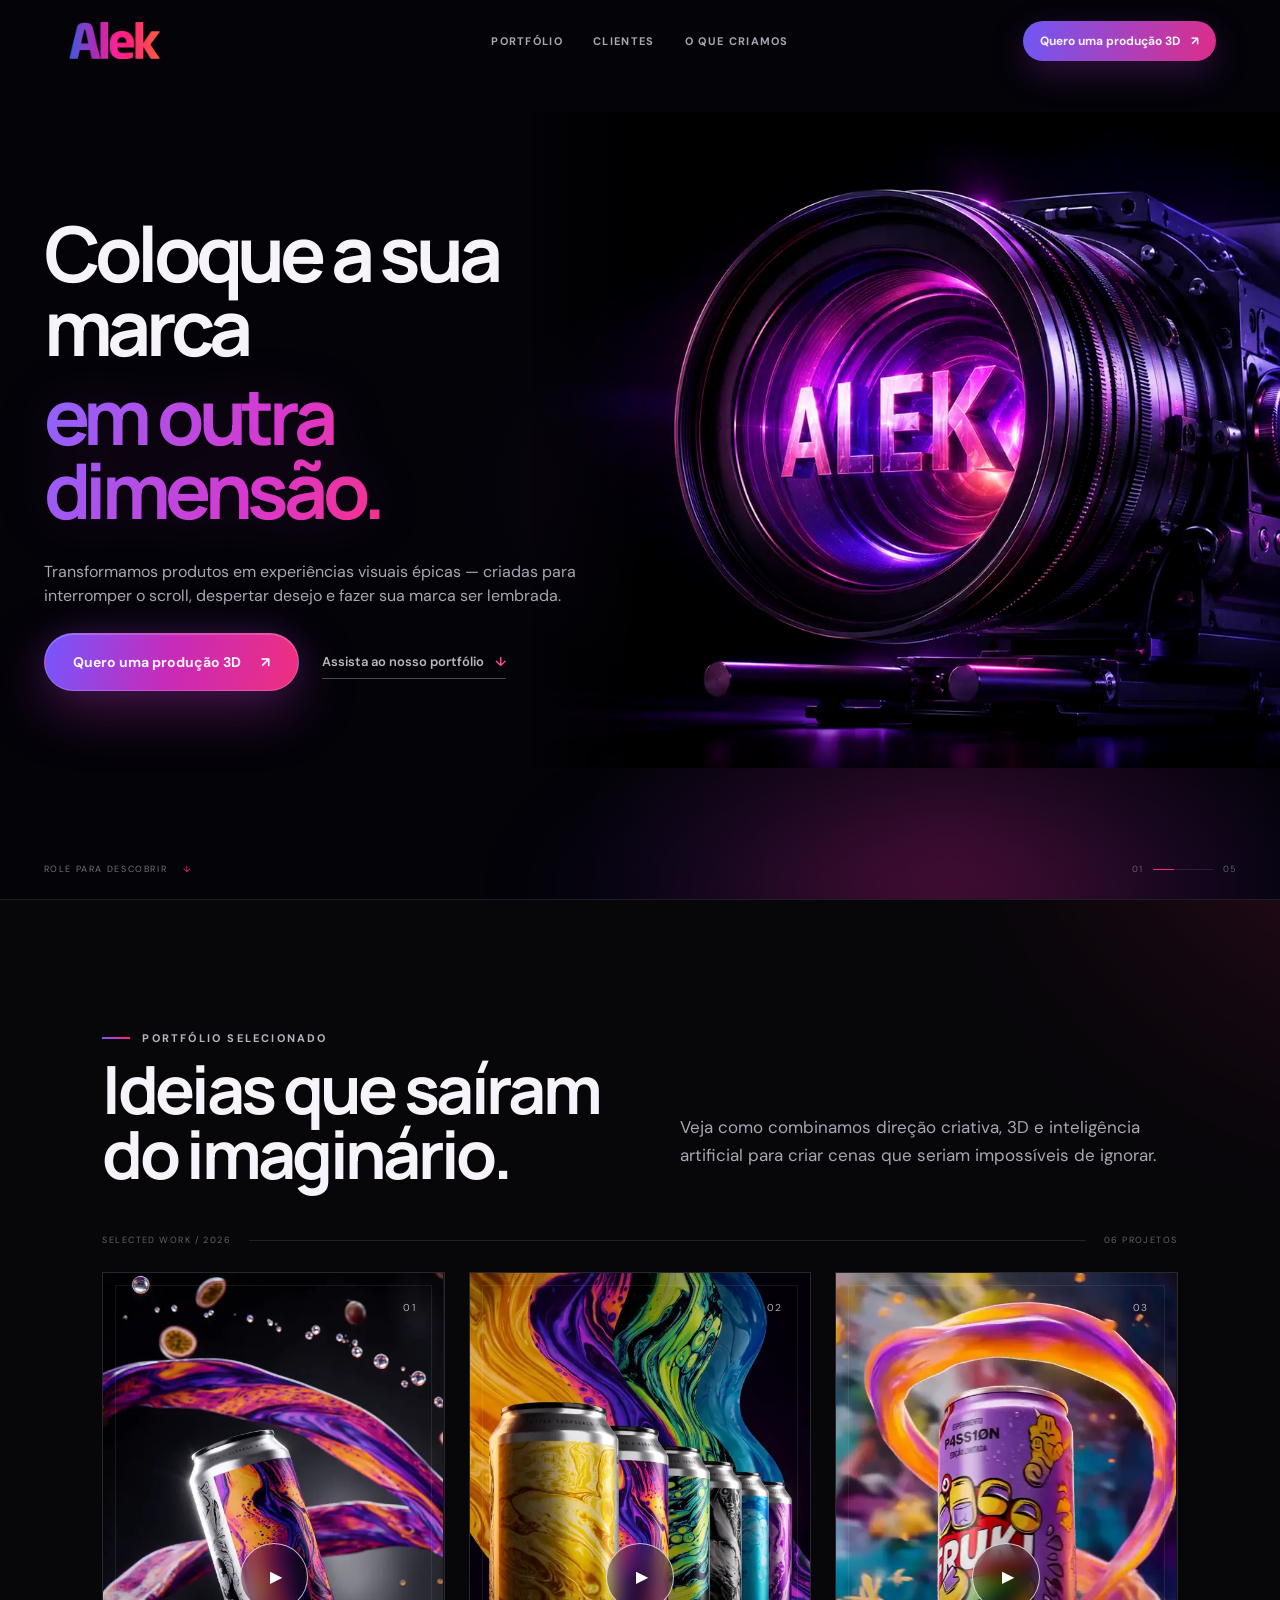
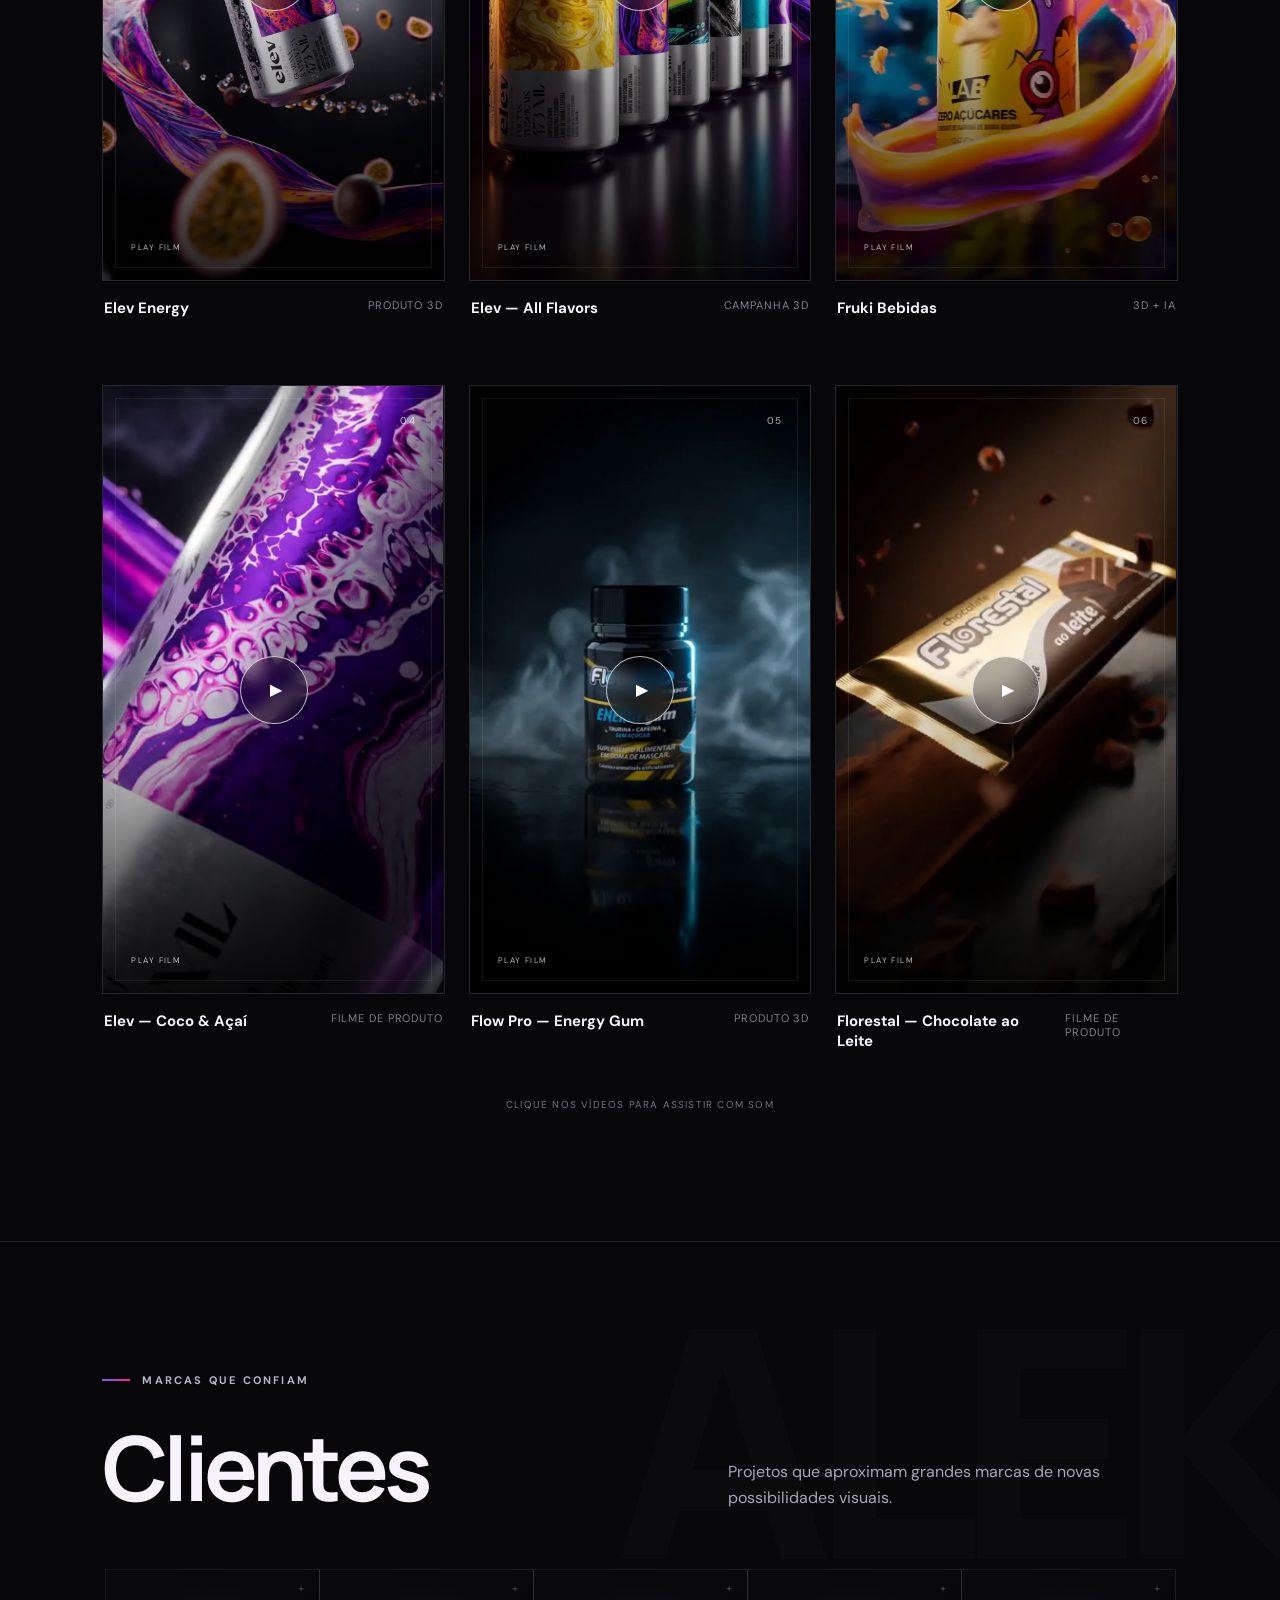
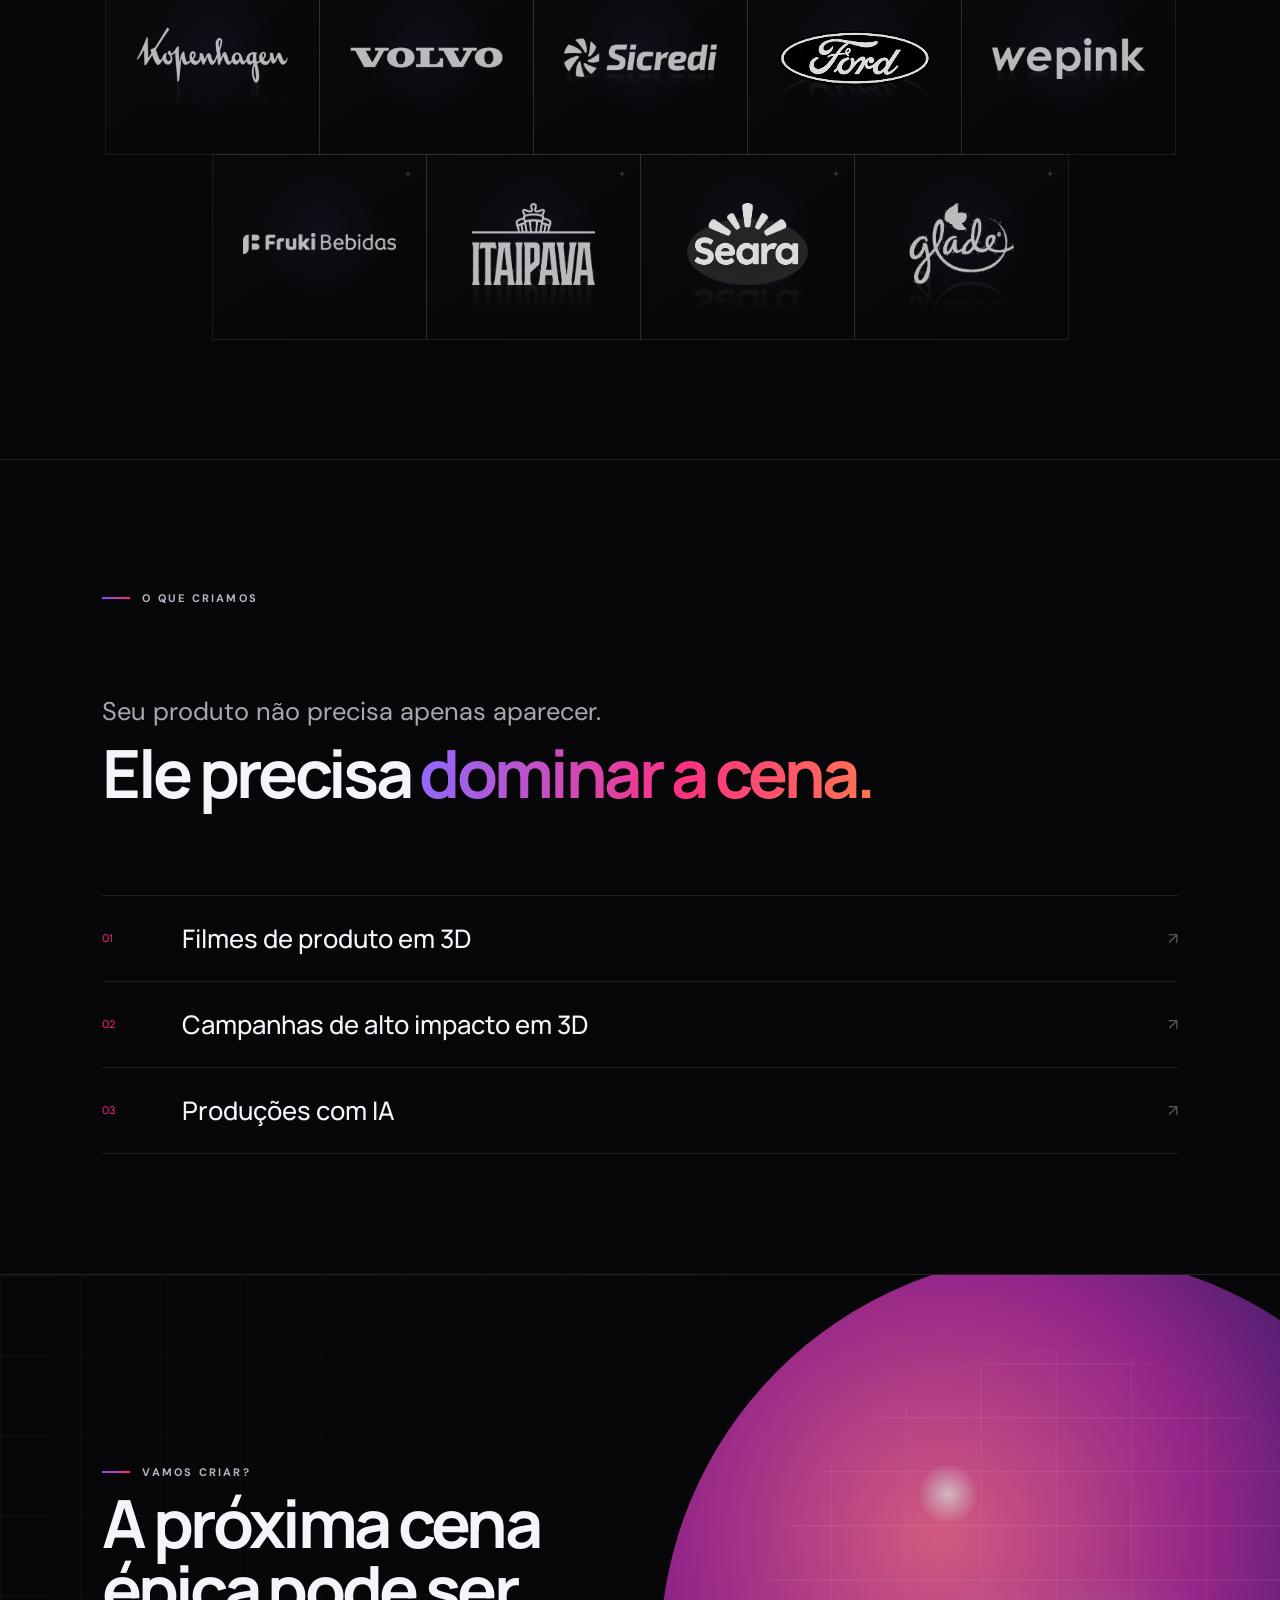
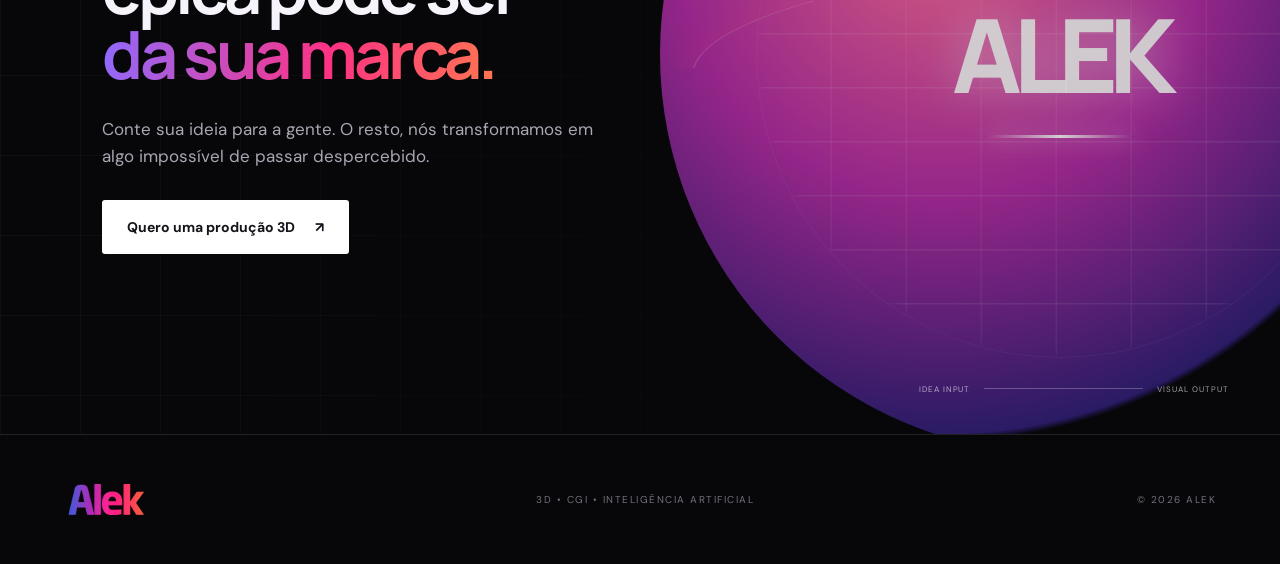
==== commit 8b34716c: "Refresh corrected client logo styling" ====
--- a/index.html
+++ b/index.html
@@ -11,7 +11,7 @@
   <link href="https://fonts.googleapis.com/css2?family=DM+Sans:wght@400;500;600;700&family=Manrope:wght@500;600;700;800&display=swap" rel="stylesheet">
   <link rel="stylesheet" href="styles.css">
   <link rel="stylesheet" href="immersive.css?v=clean-camera-20260728a">
-  <link rel="stylesheet" href="clients-logos.css?v=original-logos-20260728a">
+  <link rel="stylesheet" href="clients-logos.css?v=original-logos-20260728b">
 </head>
 <body>
   <div class="page-grid" aria-hidden="true"></div>
--- a/clients-logos.css
+++ b/clients-logos.css
@@ -83,6 +83,17 @@
   transform: translateY(-7px) scale(1.035);
 }
 
+.clients .brand-ford img,
+.clients .brand-seara img {
+  opacity: .86;
+  filter: grayscale(1) saturate(0) brightness(1.08) contrast(1.24);
+}
+
+.clients .brand-ford:hover img,
+.clients .brand-seara:hover img {
+  filter: none;
+}
+
 .clients .brand-volvo:hover img {
   filter: grayscale(1) brightness(0) invert(1);
 }
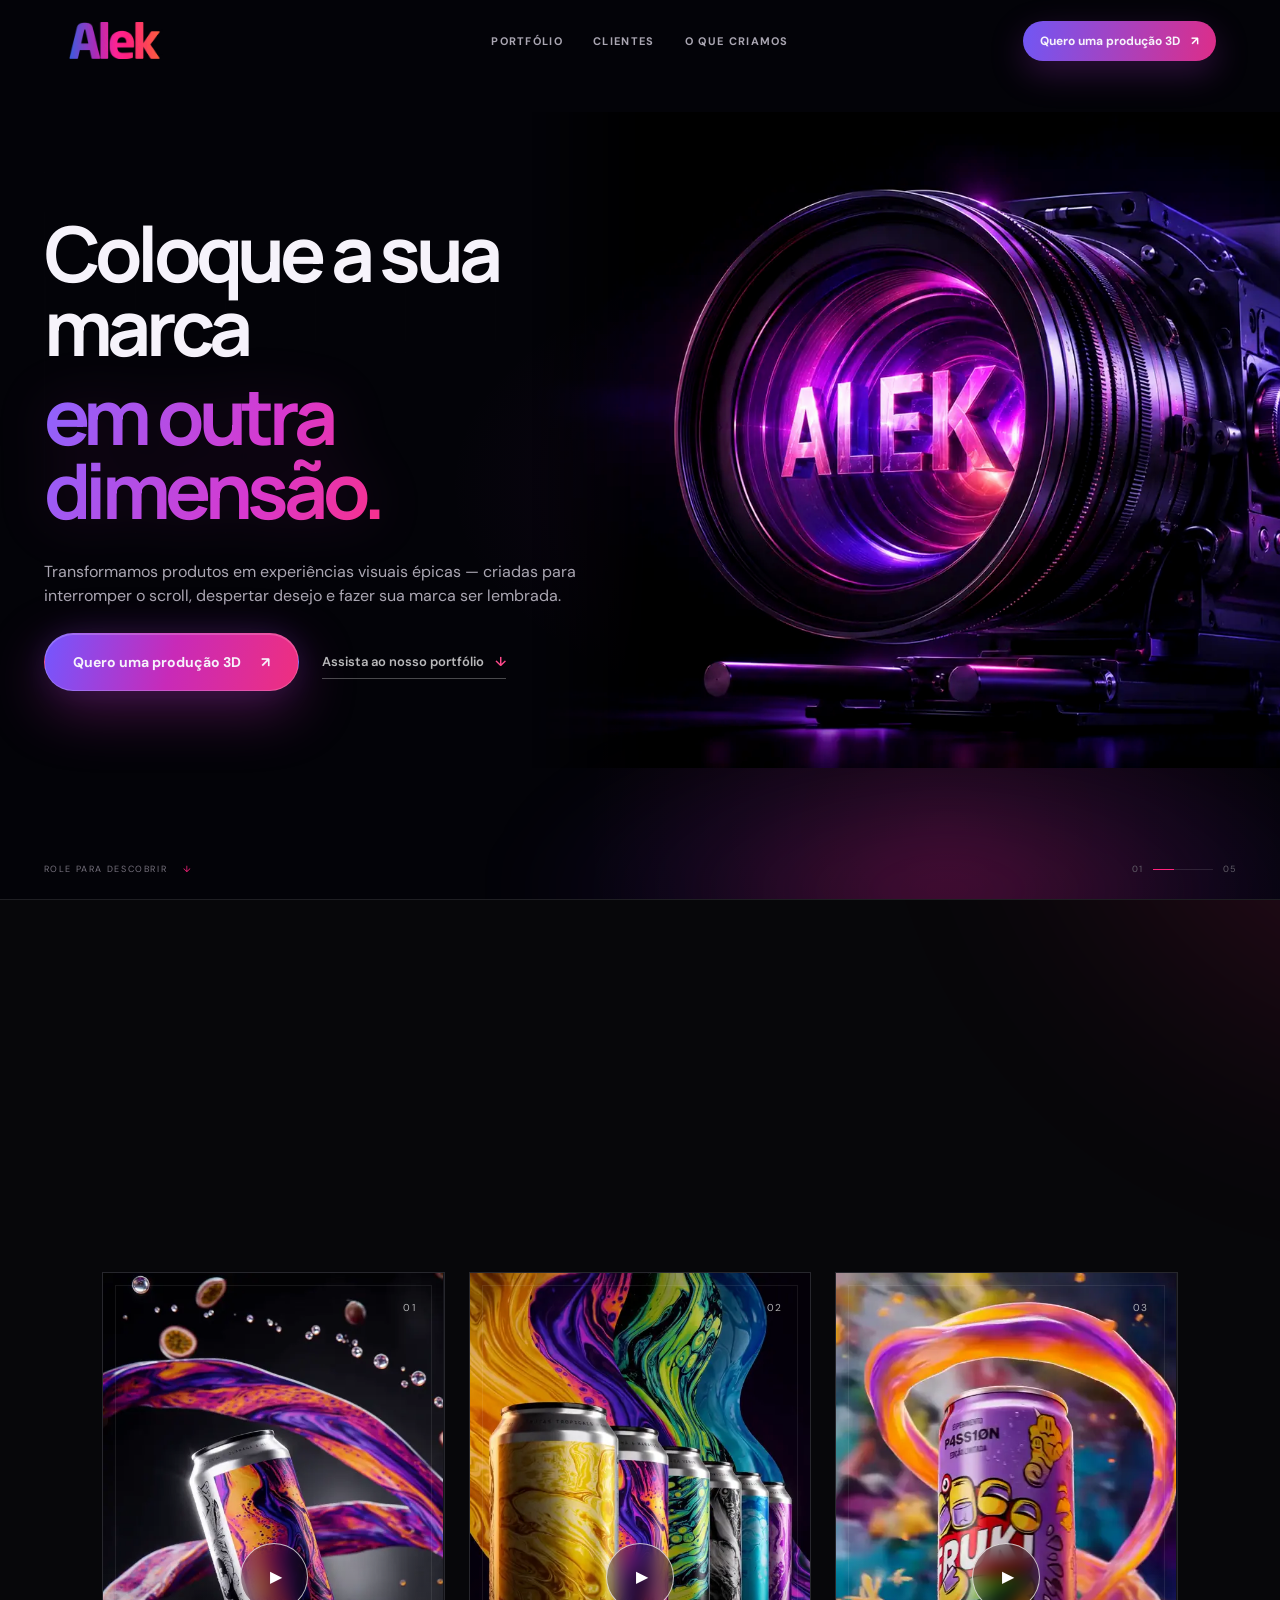
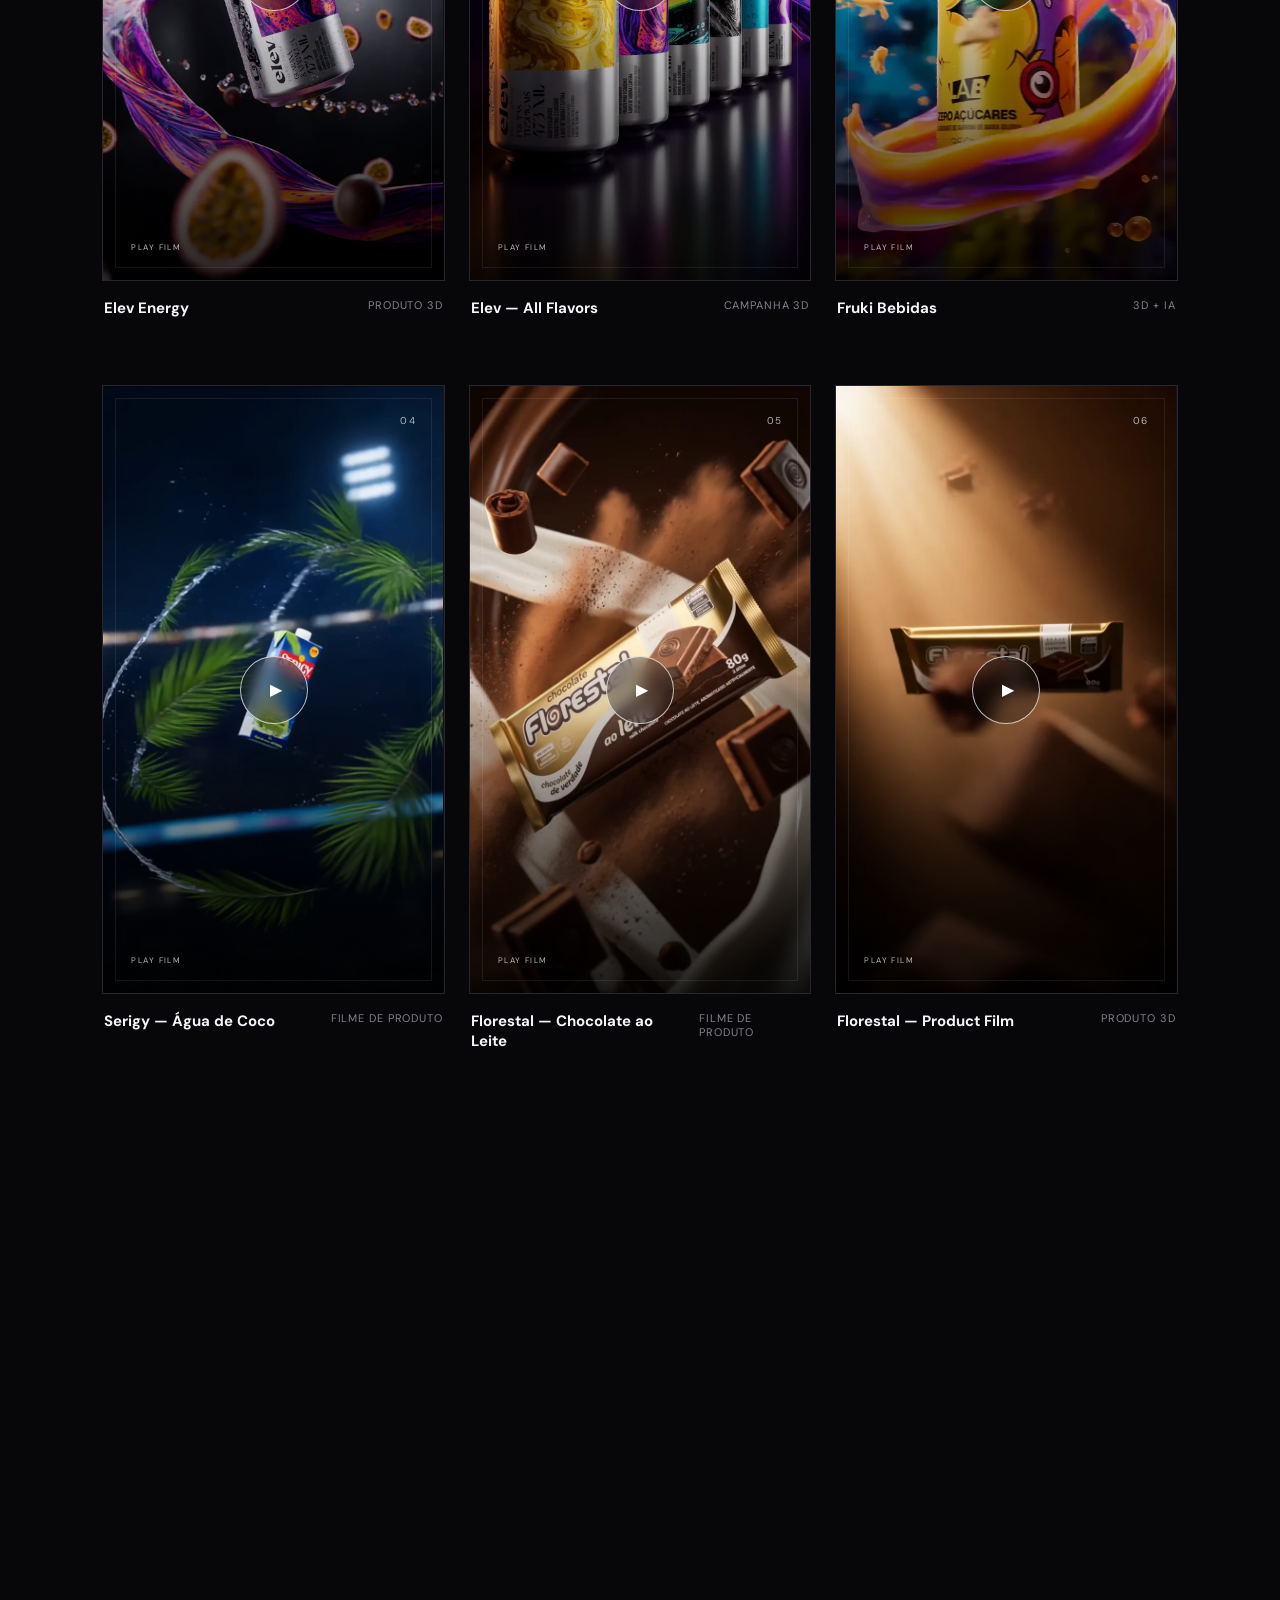
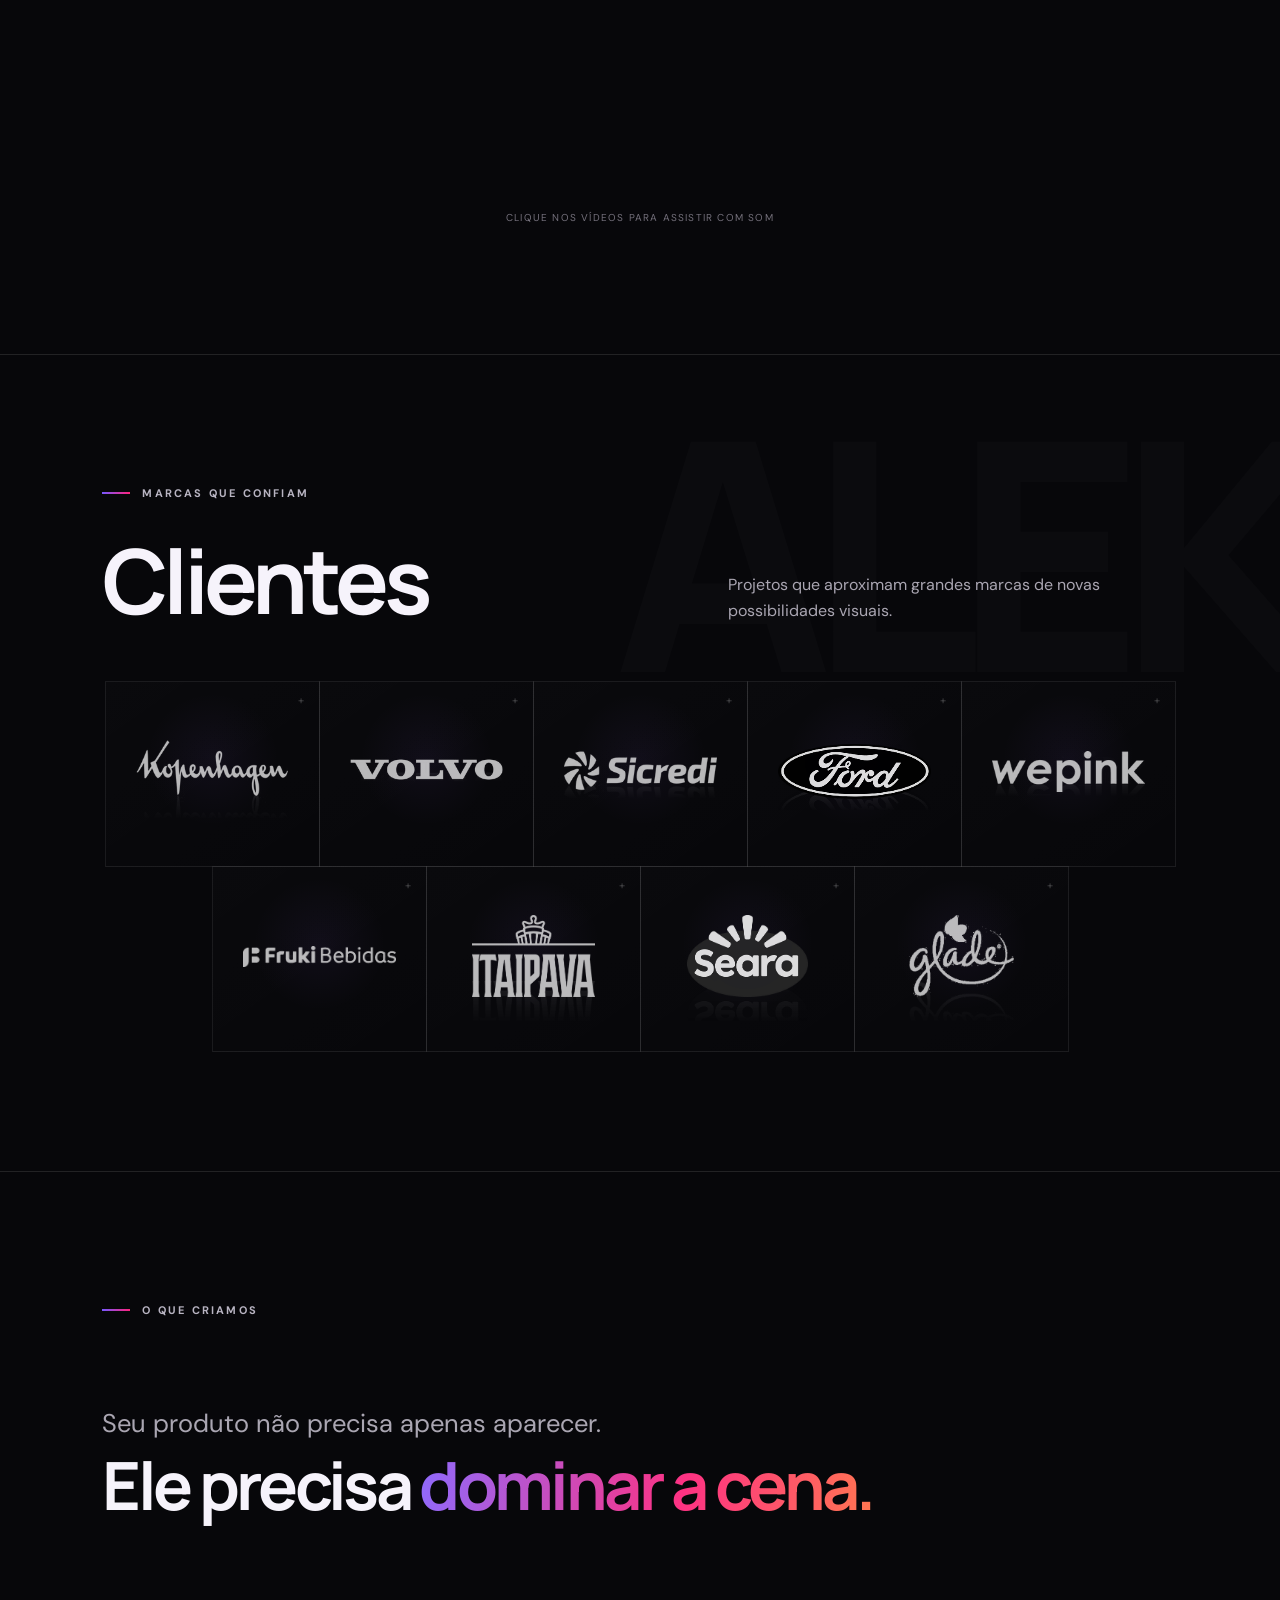
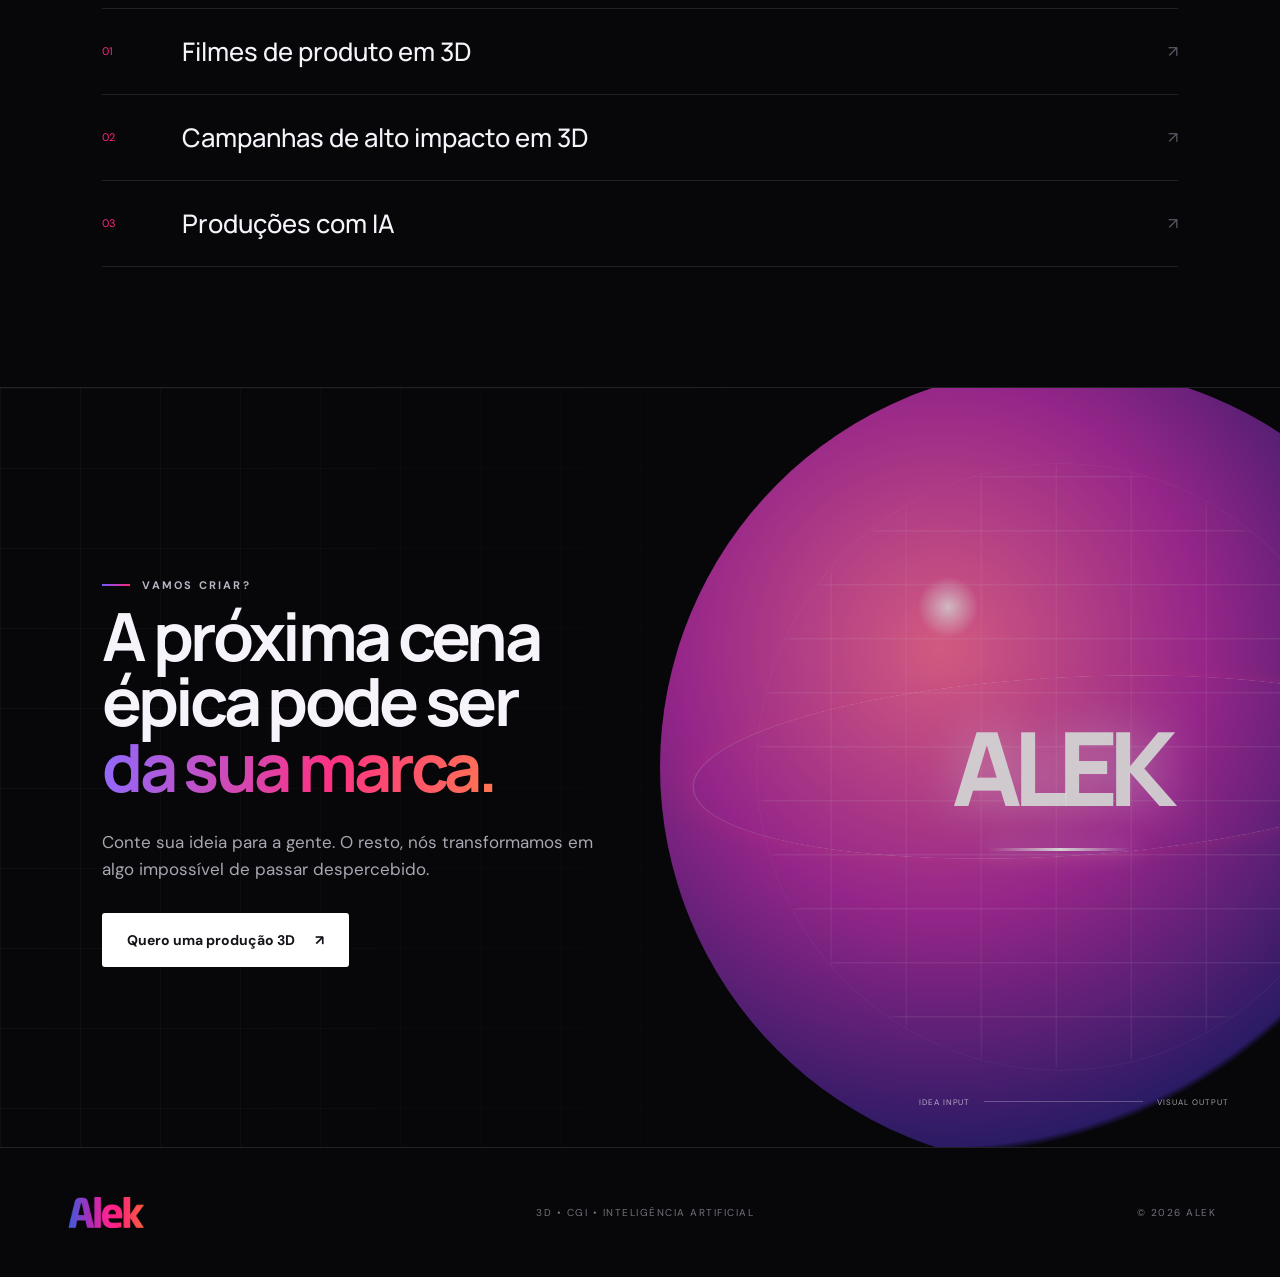
==== commit b37fc788: "Replace three portfolio videos with five new high-resolution films" ====
--- a/index.html
+++ b/index.html
@@ -65,7 +65,7 @@
       <div class="portfolio-status reveal" aria-hidden="true">
         <span>SELECTED WORK / 2026</span>
         <div></div>
-        <span>06 PROJETOS</span>
+        <span>08 PROJETOS</span>
       </div>
 
       <div class="video-grid">
@@ -110,41 +110,67 @@
 
         <article class="video-card reveal" data-tilt>
           <div class="video-frame">
-            <video playsinline loop preload="none" poster="assets/poster-4.webp">
-              <source data-src="upload/elev-coco-acai.mp4" type="video/mp4">
-            </video>
-            <button class="play-button" type="button" aria-label="Reproduzir vídeo Elev Coco e Açaí"><span>▶</span></button>
+            <video playsinline loop preload="none" poster="assets/poster-serigy.webp">
+              <source data-src="upload/portfolio-4-serigy.mp4" type="video/mp4">
+            </video>
+            <button class="play-button" type="button" aria-label="Reproduzir vídeo Serigy Água de Coco"><span>▶</span></button>
             <div class="video-gradient"></div>
             <div class="video-number">04</div>
             <div class="video-state">PLAY FILM</div>
           </div>
-          <div class="video-meta"><strong>Elev — Coco &amp; Açaí</strong><span>Filme de produto</span></div>
-        </article>
-
-        <article class="video-card reveal" data-tilt>
-          <div class="video-frame">
-            <video playsinline loop preload="none" poster="assets/poster-5.webp">
-              <source data-src="upload/flow-pro.mp4" type="video/mp4">
-            </video>
-            <button class="play-button" type="button" aria-label="Reproduzir vídeo Flow Pro Energy Gum"><span>▶</span></button>
+          <div class="video-meta"><strong>Serigy — Água de Coco</strong><span>Filme de produto</span></div>
+        </article>
+
+        <article class="video-card reveal" data-tilt>
+          <div class="video-frame">
+            <video playsinline loop preload="none" poster="assets/poster-florestal-01.webp">
+              <source data-src="upload/portfolio-5-florestal-01.mp4" type="video/mp4">
+            </video>
+            <button class="play-button" type="button" aria-label="Reproduzir vídeo Florestal Chocolate ao Leite versão um"><span>▶</span></button>
             <div class="video-gradient"></div>
             <div class="video-number">05</div>
             <div class="video-state">PLAY FILM</div>
           </div>
-          <div class="video-meta"><strong>Flow Pro — Energy Gum</strong><span>Produto 3D</span></div>
-        </article>
-
-        <article class="video-card reveal" data-tilt>
-          <div class="video-frame">
-            <video playsinline loop preload="none" poster="assets/poster-6.webp">
-              <source data-src="upload/chocolate-ao-leite.mp4" type="video/mp4">
-            </video>
-            <button class="play-button" type="button" aria-label="Reproduzir vídeo Florestal Chocolate ao Leite"><span>▶</span></button>
+          <div class="video-meta"><strong>Florestal — Chocolate ao Leite</strong><span>Filme de produto</span></div>
+        </article>
+
+        <article class="video-card reveal" data-tilt>
+          <div class="video-frame">
+            <video playsinline loop preload="none" poster="assets/poster-florestal-02.webp">
+              <source data-src="upload/portfolio-6-florestal-02.mp4" type="video/mp4">
+            </video>
+            <button class="play-button" type="button" aria-label="Reproduzir vídeo Florestal Chocolate ao Leite versão dois"><span>▶</span></button>
             <div class="video-gradient"></div>
             <div class="video-number">06</div>
             <div class="video-state">PLAY FILM</div>
           </div>
-          <div class="video-meta"><strong>Florestal — Chocolate ao Leite</strong><span>Filme de produto</span></div>
+          <div class="video-meta"><strong>Florestal — Product Film</strong><span>Produto 3D</span></div>
+        </article>
+
+        <article class="video-card reveal" data-tilt>
+          <div class="video-frame">
+            <video playsinline loop preload="none" poster="assets/poster-elev-zero.webp">
+              <source data-src="upload/portfolio-7-elev-zero.mp4" type="video/mp4">
+            </video>
+            <button class="play-button" type="button" aria-label="Reproduzir vídeo Elev Zero Açúcar"><span>▶</span></button>
+            <div class="video-gradient"></div>
+            <div class="video-number">07</div>
+            <div class="video-state">PLAY FILM</div>
+          </div>
+          <div class="video-meta"><strong>Elev — Zero Açúcar</strong><span>Produto 3D</span></div>
+        </article>
+
+        <article class="video-card reveal" data-tilt>
+          <div class="video-frame">
+            <video playsinline loop preload="none" poster="assets/poster-elev-maca.webp">
+              <source data-src="upload/portfolio-8-elev-maca.mp4" type="video/mp4">
+            </video>
+            <button class="play-button" type="button" aria-label="Reproduzir vídeo Elev Maçã Verde"><span>▶</span></button>
+            <div class="video-gradient"></div>
+            <div class="video-number">08</div>
+            <div class="video-state">PLAY FILM</div>
+          </div>
+          <div class="video-meta"><strong>Elev — Maçã Verde</strong><span>Filme de produto</span></div>
         </article>
       </div>
       <p class="sound-tip">Clique nos vídeos para assistir com som</p>
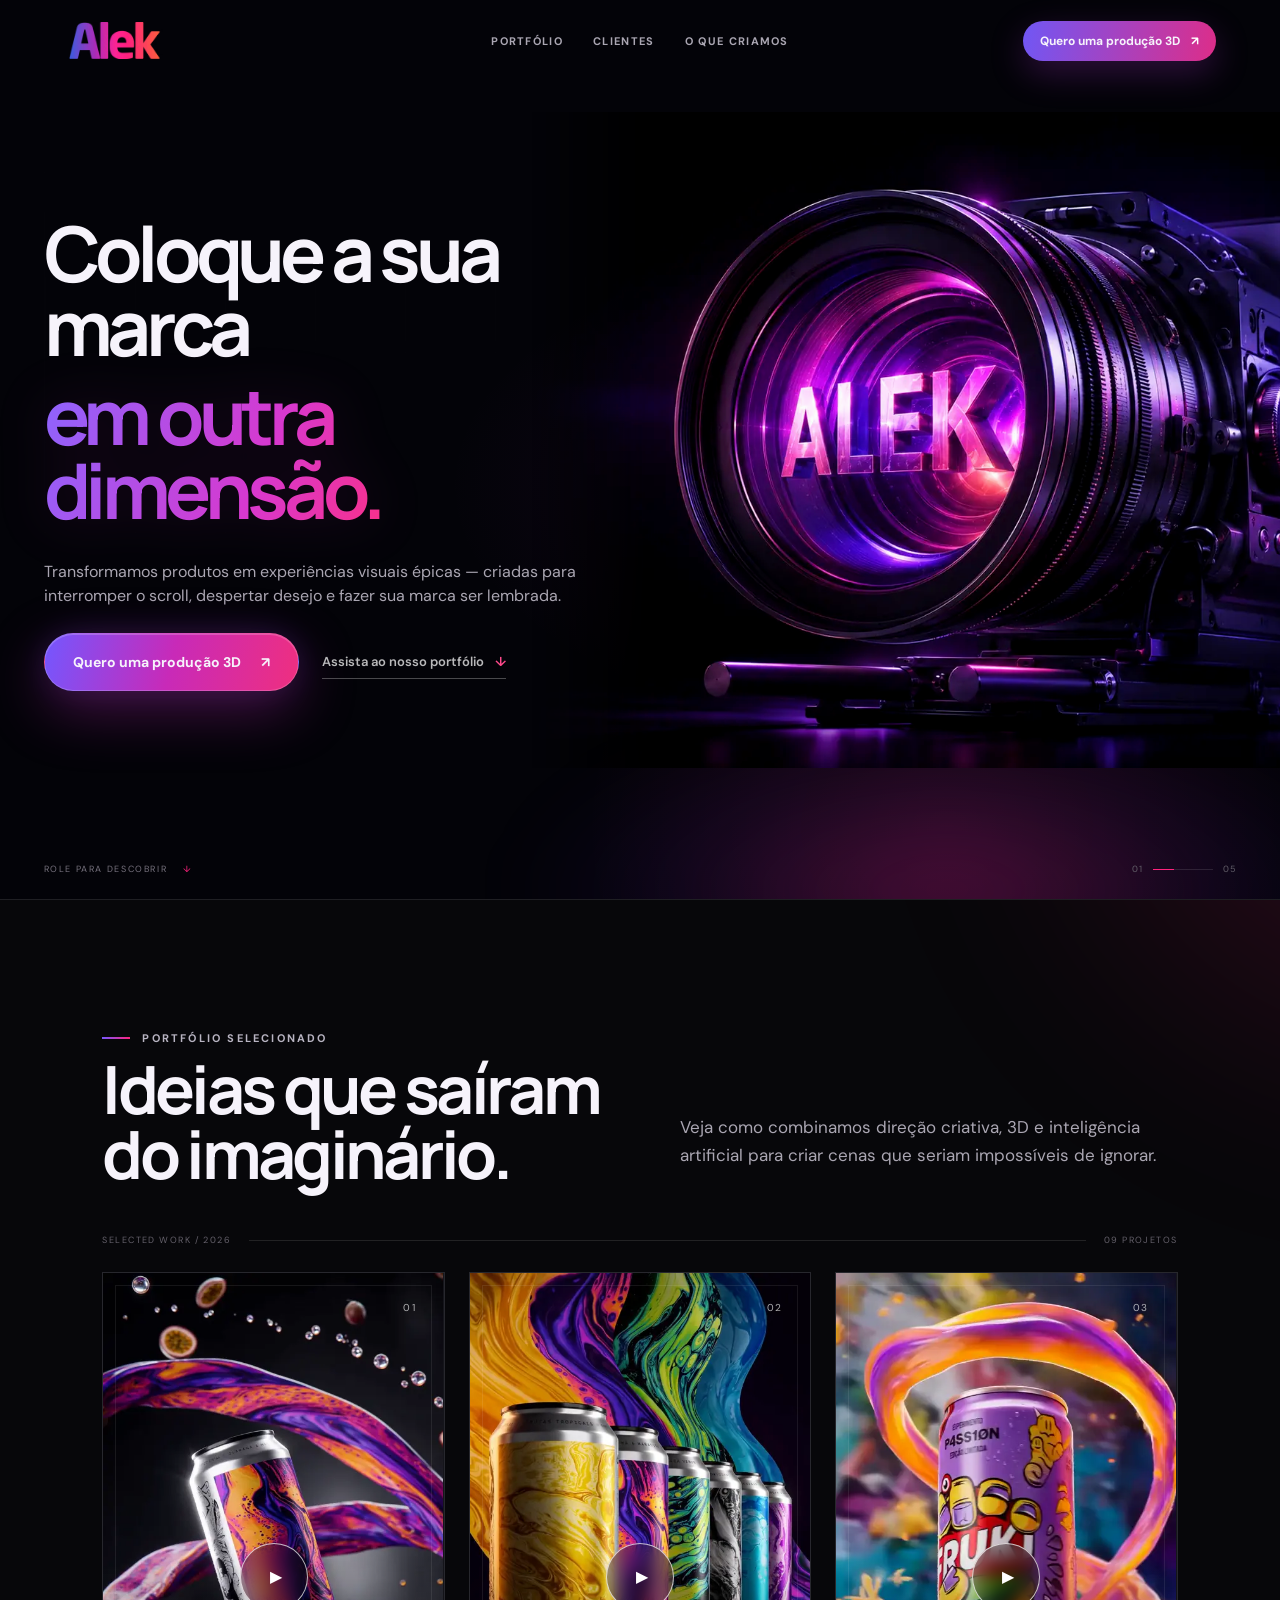
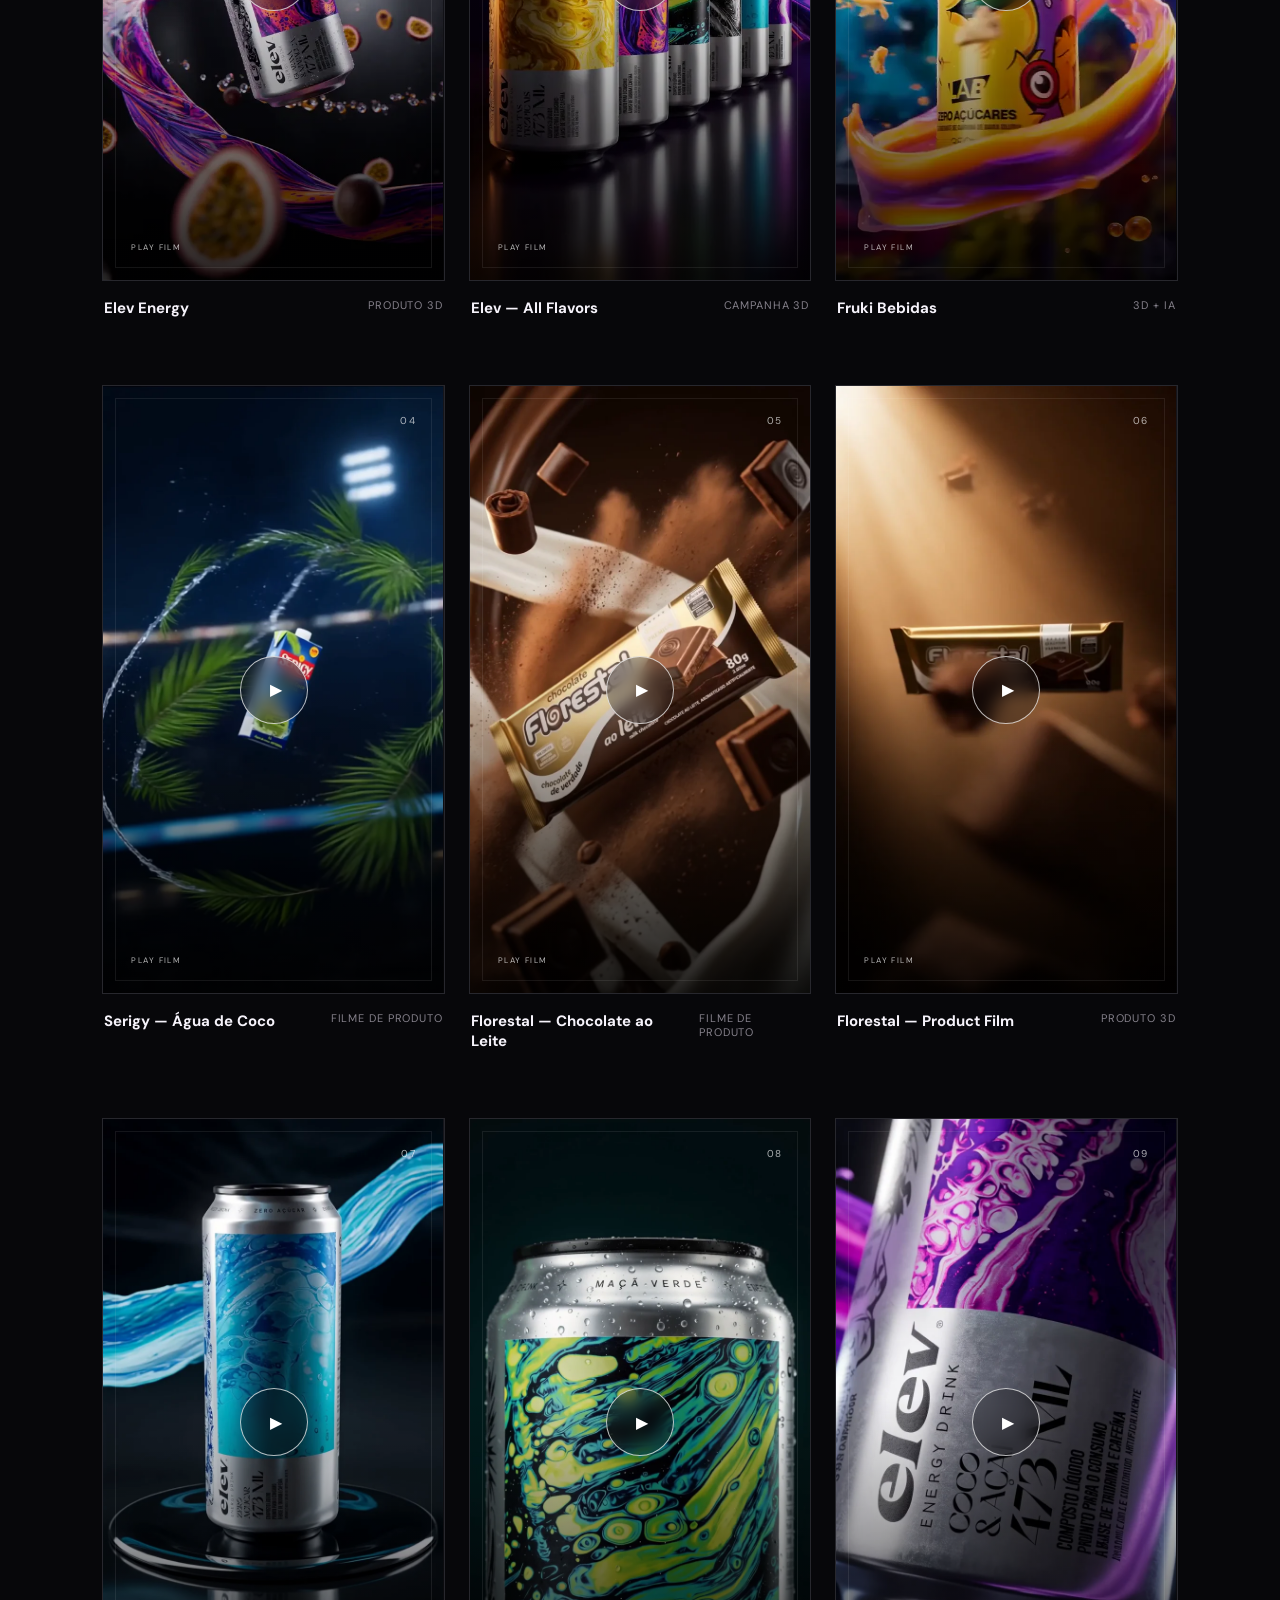
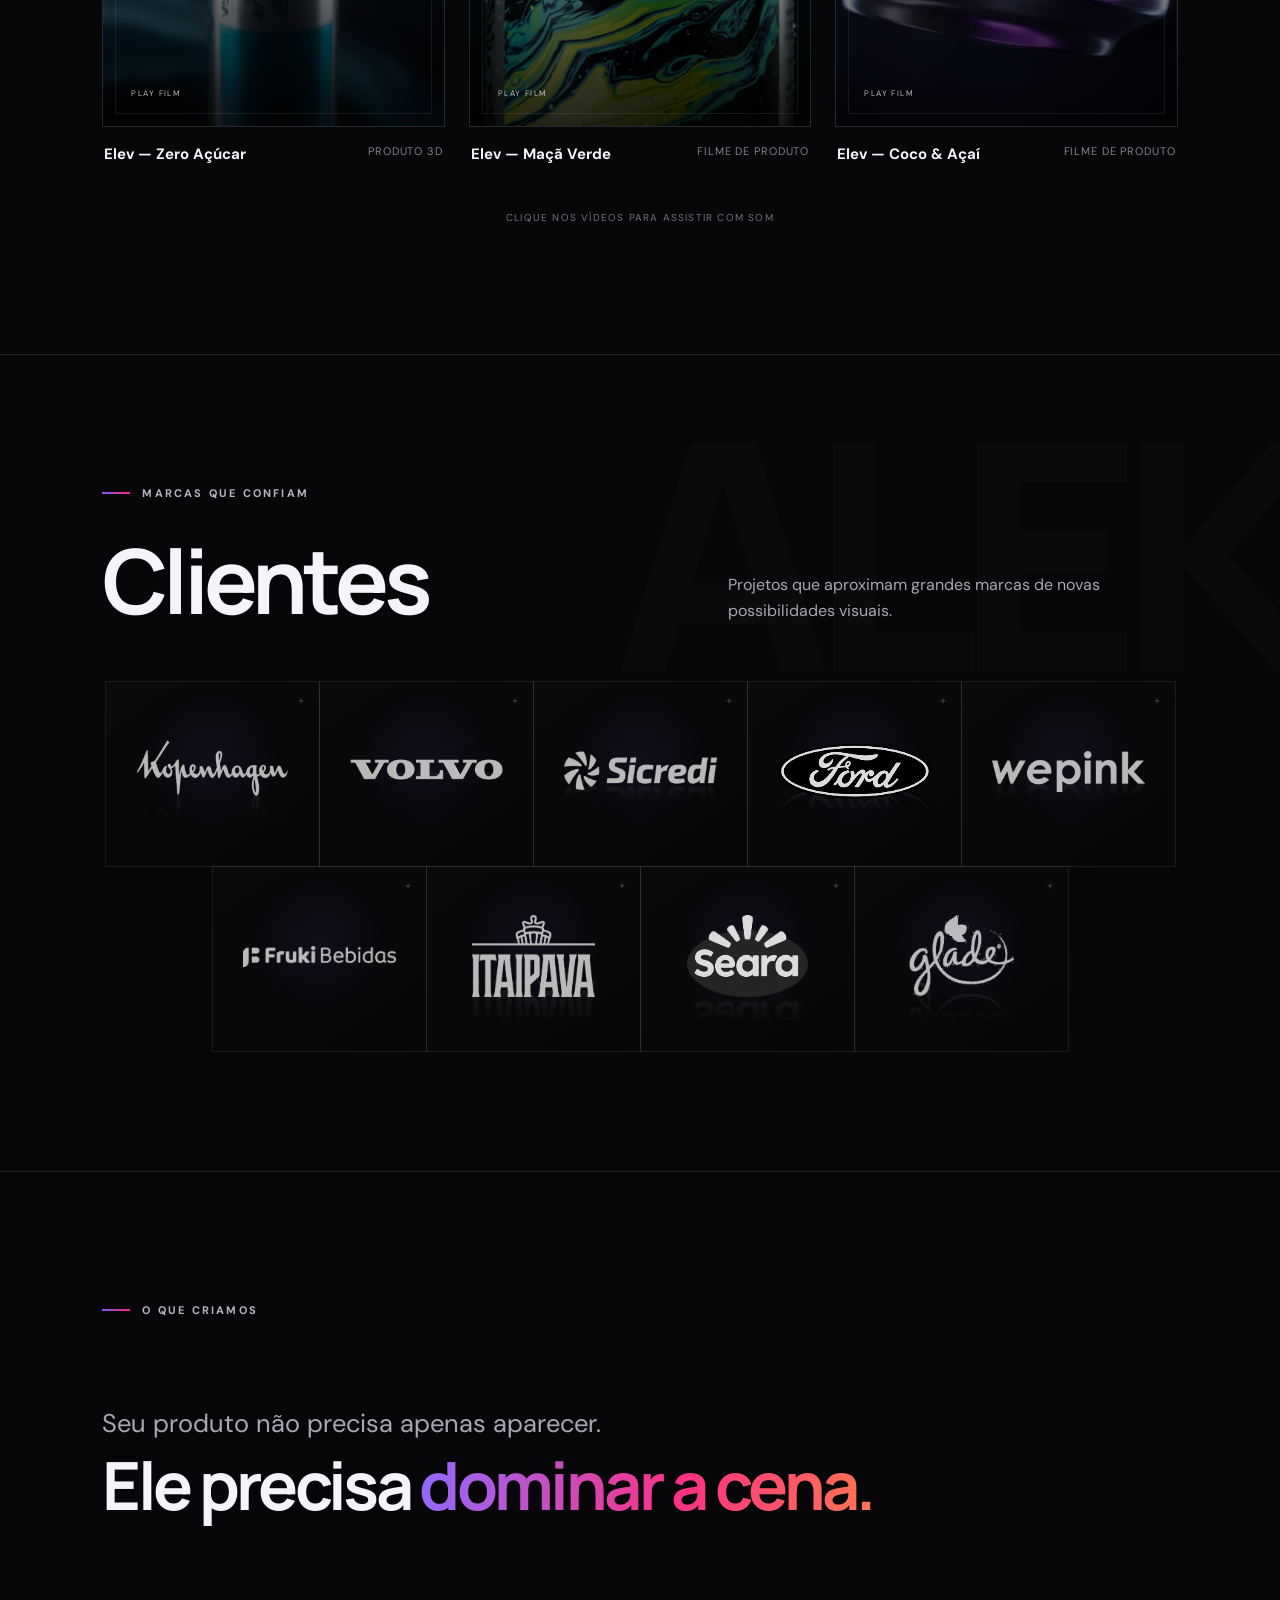
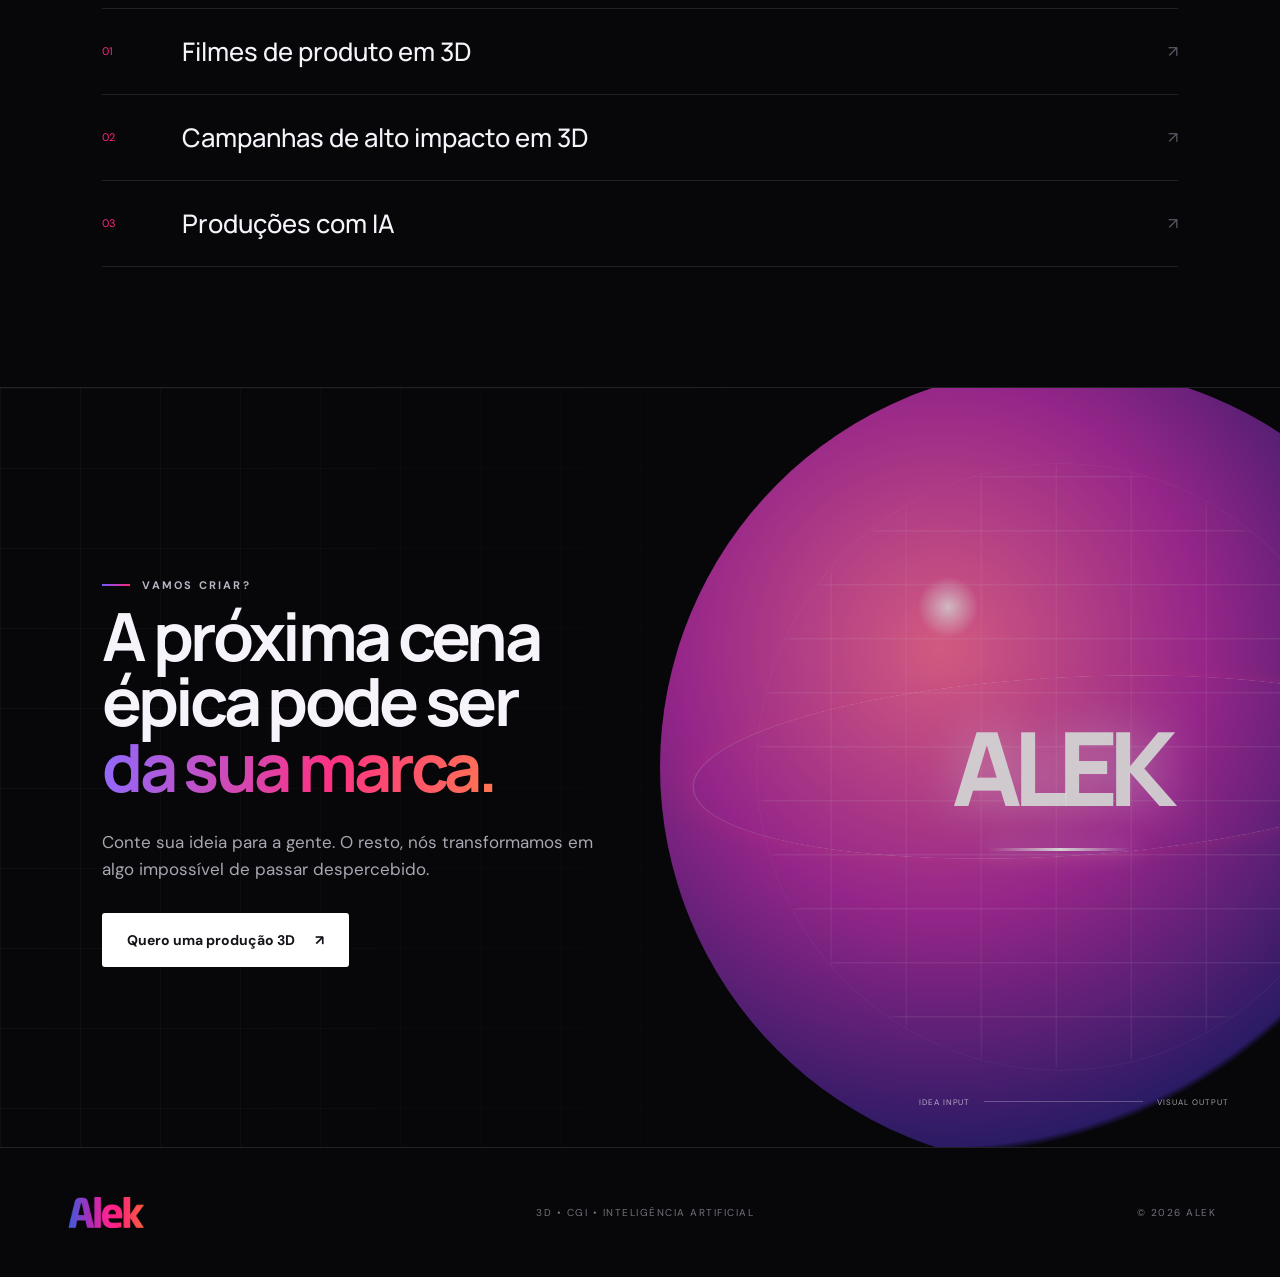
==== commit 73041b8e: "Close portfolio grid with ninth Elev film" ====
--- a/index.html
+++ b/index.html
@@ -65,7 +65,7 @@
       <div class="portfolio-status reveal" aria-hidden="true">
         <span>SELECTED WORK / 2026</span>
         <div></div>
-        <span>08 PROJETOS</span>
+        <span>09 PROJETOS</span>
       </div>
 
       <div class="video-grid">
@@ -171,6 +171,19 @@
             <div class="video-state">PLAY FILM</div>
           </div>
           <div class="video-meta"><strong>Elev — Maçã Verde</strong><span>Filme de produto</span></div>
+        </article>
+
+        <article class="video-card reveal" data-tilt>
+          <div class="video-frame">
+            <video playsinline loop preload="none" poster="assets/poster-elev-coco-acai.webp">
+              <source data-src="upload/portfolio-9-elev-coco-acai.mp4" type="video/mp4">
+            </video>
+            <button class="play-button" type="button" aria-label="Reproduzir vídeo Elev Coco e Açaí"><span>▶</span></button>
+            <div class="video-gradient"></div>
+            <div class="video-number">09</div>
+            <div class="video-state">PLAY FILM</div>
+          </div>
+          <div class="video-meta"><strong>Elev — Coco &amp; Açaí</strong><span>Filme de produto</span></div>
         </article>
       </div>
       <p class="sound-tip">Clique nos vídeos para assistir com som</p>
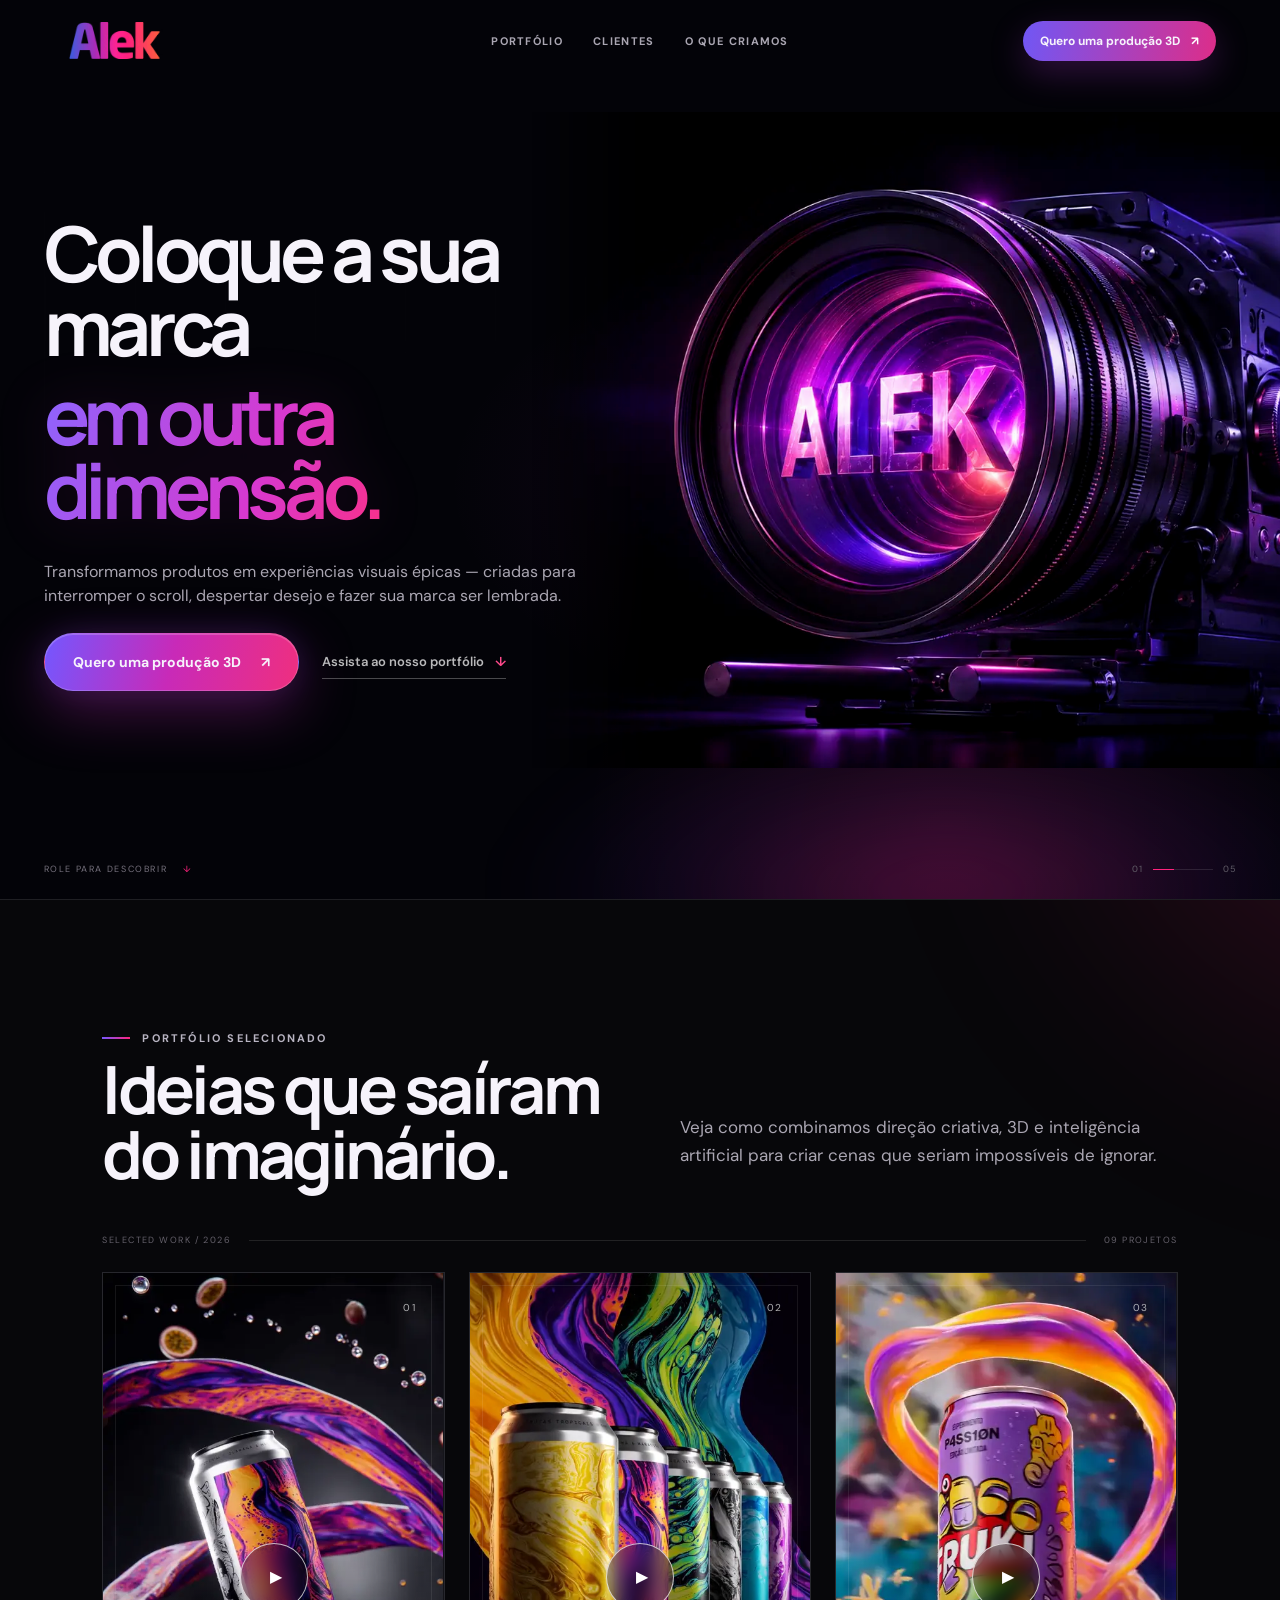
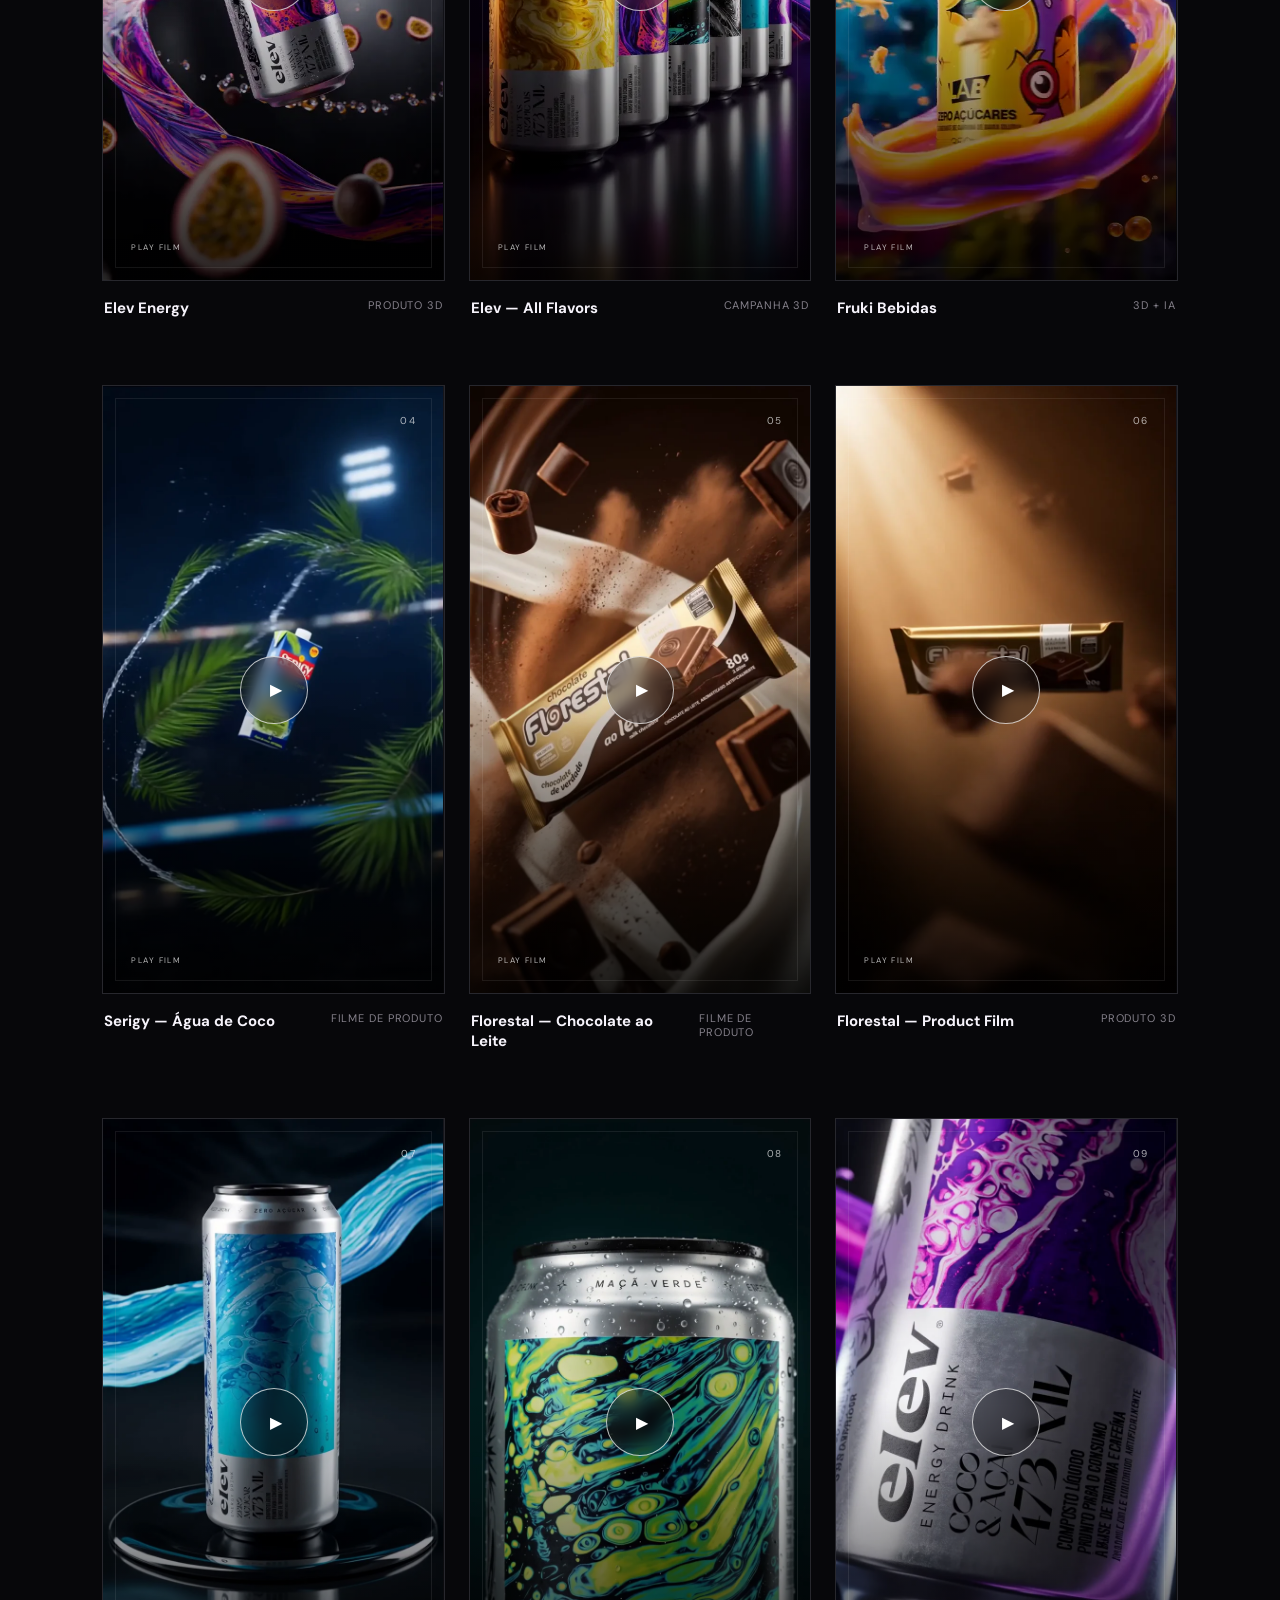
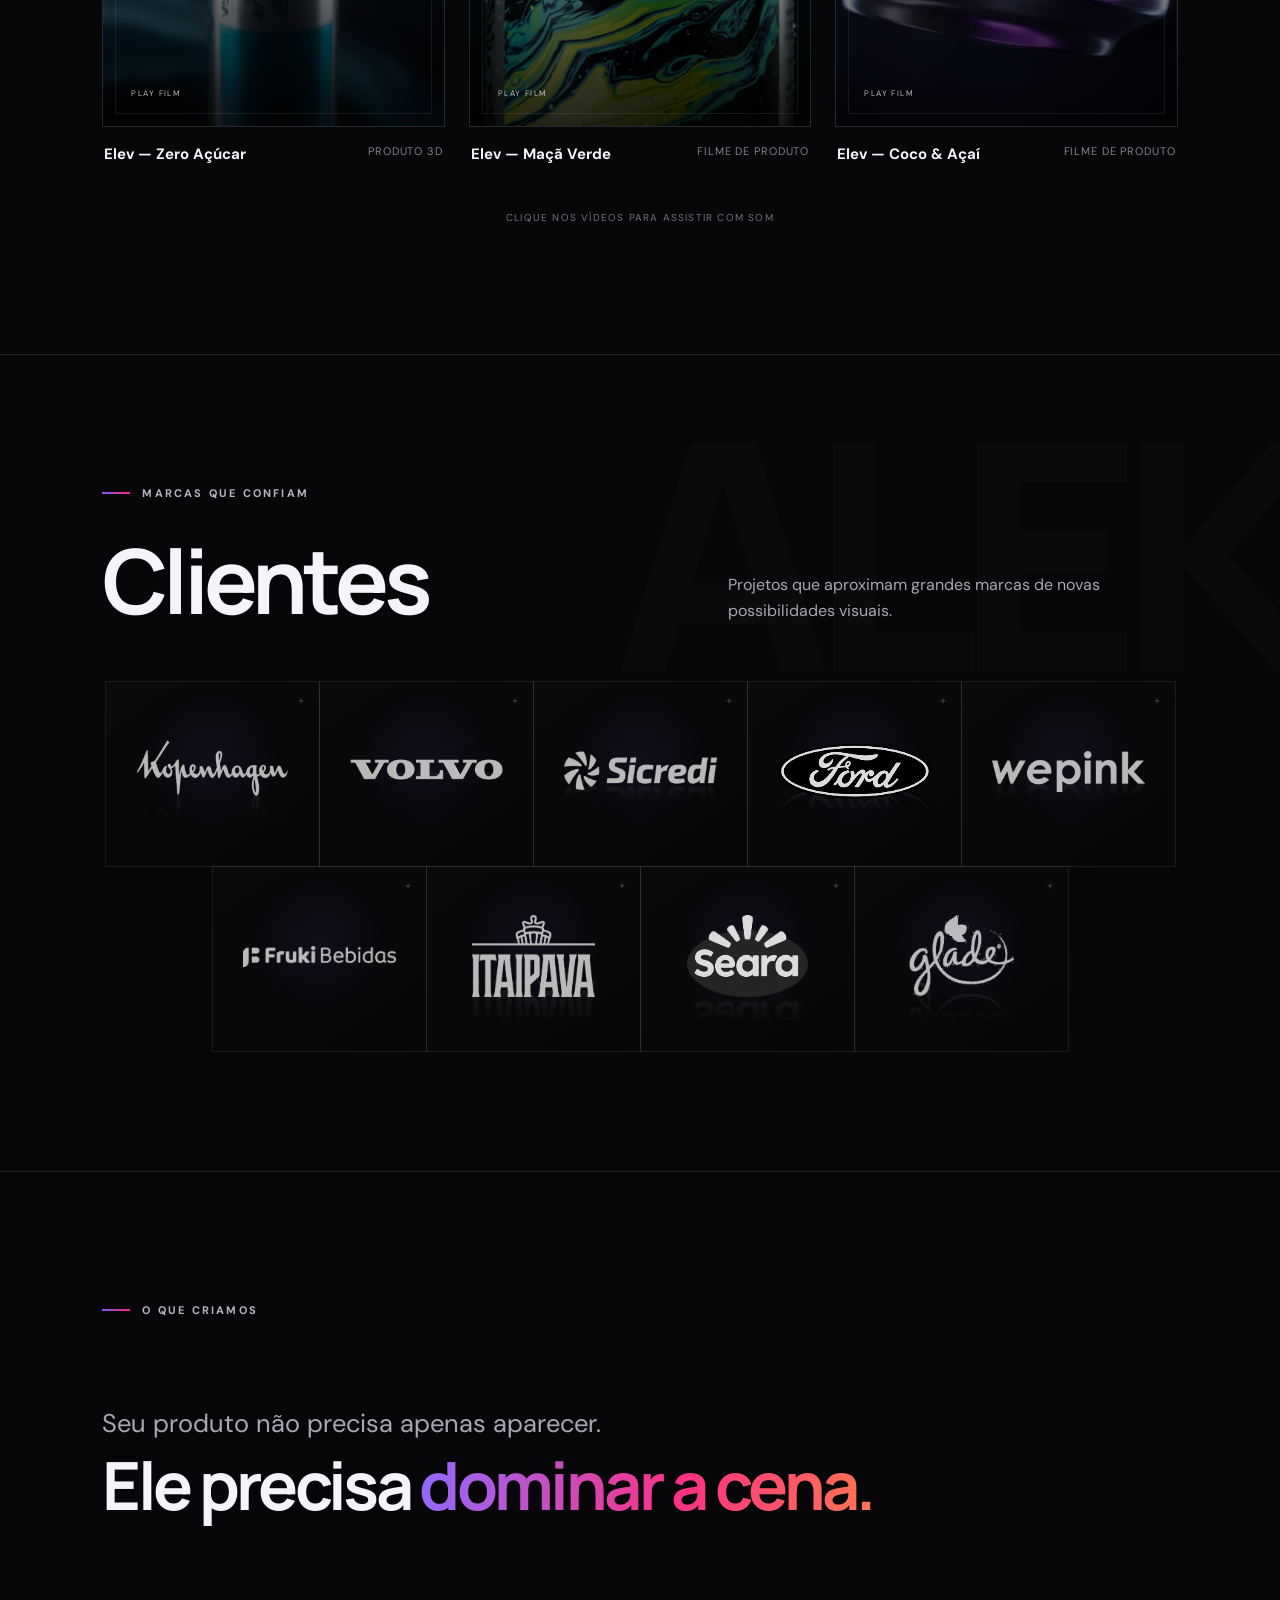
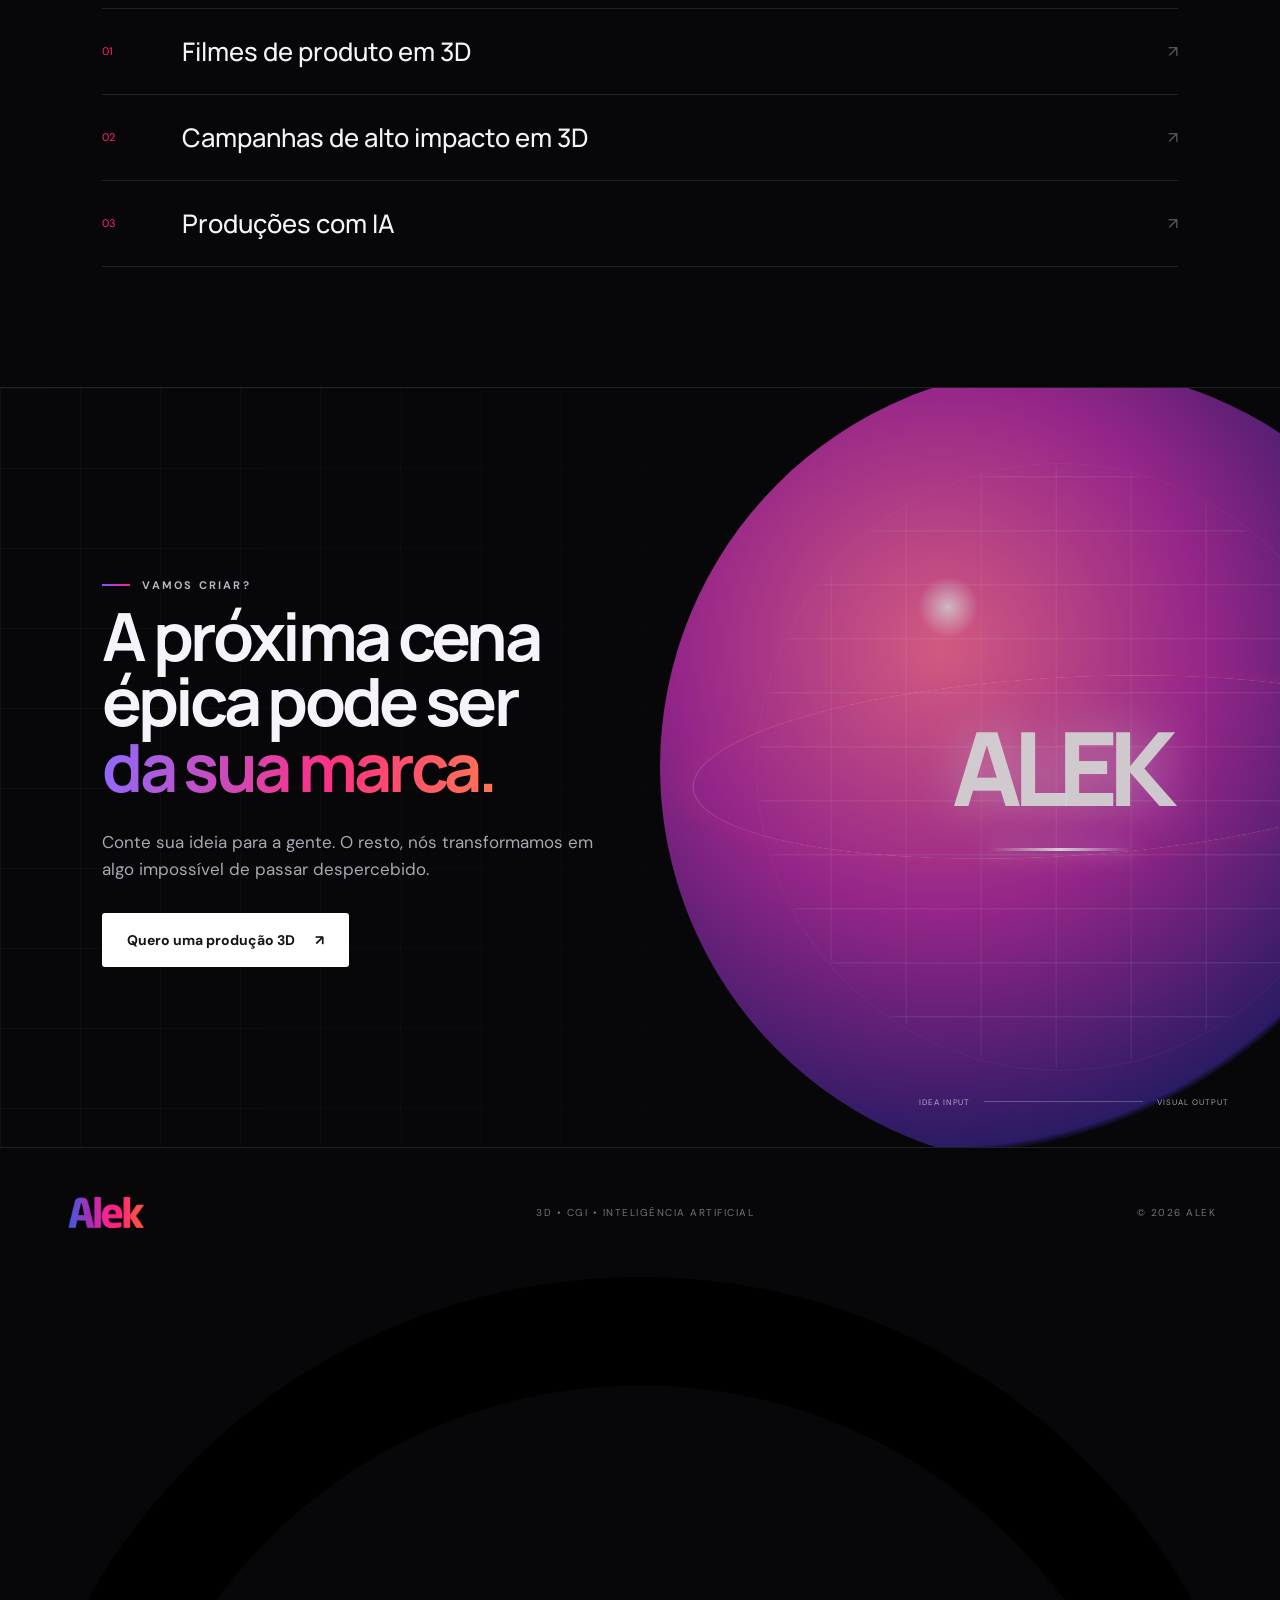
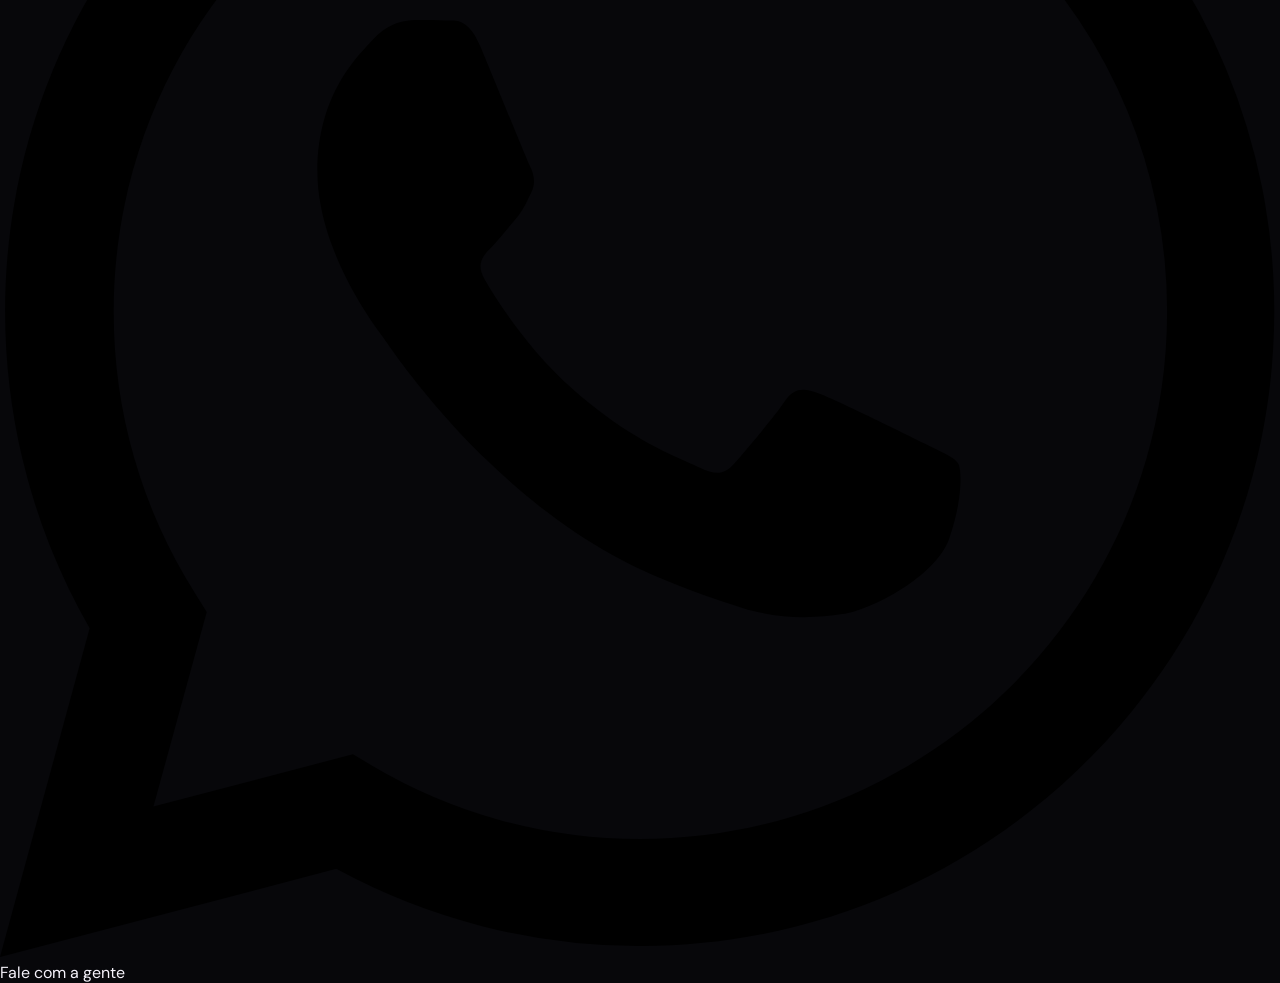
==== commit b6c6fef7: "Adicionar botão flutuante do WhatsApp" ====
--- a/index.html
+++ b/index.html
@@ -251,11 +251,15 @@
       <div class="dialog-intro">
         <p class="eyebrow"><span></span> NOVO PROJETO</p>
         <h2>Vamos tirar sua ideia<br><span>do imaginário.</span></h2>
-        <p>Preencha as informações e envie seu briefing diretamente para o nosso WhatsApp.</p>
+        <p>Preencha as informações e envie seu briefing. Nossa equipe receberá os dados com segurança e retornará o contato.</p>
         <div class="dialog-orbit" aria-hidden="true"><i></i><i></i><i></i></div>
       </div>
 
       <form class="brief-form" id="brief-form">
+        <label class="form-honeypot" aria-hidden="true">
+          <span>Website</span>
+          <input type="text" name="website" tabindex="-1" autocomplete="off">
+        </label>
         <label>
           <span>Nome</span>
           <input type="text" name="nome" autocomplete="name" required>
@@ -280,11 +284,26 @@
           <span>Detalhes do que você deseja produzir</span>
           <textarea name="detalhes" rows="4" required></textarea>
         </label>
-        <button class="button button-primary form-submit" type="submit">Enviar pelo WhatsApp <span>↗</span></button>
+        <button class="button button-primary form-submit" type="submit">Enviar briefing <span>↗</span></button>
+        <p class="form-status" id="form-status" role="status" aria-live="polite"></p>
       </form>
     </div>
   </dialog>
 
-  <script type="module" src="script.js?v=immersive-fix-20260728b"></script>
+  <a
+    class="whatsapp-float"
+    href="https://wa.me/555193189533?text=Ol%C3%A1%21%20Vim%20pelo%20site%20e%20gostaria%20de%20conversar%20sobre%20uma%20produ%C3%A7%C3%A3o%203D."
+    target="_blank"
+    rel="noopener noreferrer"
+    aria-label="Conversar com a Alek pelo WhatsApp"
+    data-whatsapp-float
+  >
+    <svg viewBox="0 0 16 16" aria-hidden="true">
+      <path d="M13.601 2.326A7.854 7.854 0 0 0 7.994 0C3.627 0 .068 3.558.064 7.926c0 1.399.366 2.76 1.057 3.965L0 16l4.204-1.102a7.933 7.933 0 0 0 3.79.965h.004c4.368 0 7.926-3.558 7.93-7.93a7.898 7.898 0 0 0-2.327-5.607zM7.998 14.526h-.003a6.548 6.548 0 0 1-3.343-.916l-.24-.144-2.494.654.666-2.433-.156-.25a6.557 6.557 0 0 1-1.007-3.505c0-3.626 2.95-6.575 6.58-6.575a6.532 6.532 0 0 1 4.66 1.931 6.532 6.532 0 0 1 1.928 4.66c-.004 3.628-2.953 6.578-6.591 6.578zm3.606-4.922c-.197-.099-1.17-.578-1.353-.643-.182-.066-.315-.099-.445.099-.133.197-.514.643-.629.775-.115.132-.23.148-.428.05-.197-.1-.836-.308-1.592-.984-.59-.525-.985-1.174-1.1-1.372-.115-.198-.012-.304.086-.402.089-.088.198-.23.297-.346.1-.115.132-.197.198-.33.066-.132.033-.247-.017-.346-.049-.1-.445-1.075-.61-1.47-.16-.389-.323-.335-.445-.341-.115-.006-.247-.007-.379-.007a.729.729 0 0 0-.527.247c-.181.198-.692.676-.692 1.65s.709 1.916.807 2.049c.099.132 1.394 2.13 3.38 2.988.472.203.84.324 1.127.415.474.15.904.129 1.245.078.38-.057 1.17-.478 1.336-.94.164-.462.164-.858.115-.94-.05-.083-.182-.132-.38-.231z"/>
+    </svg>
+    <span>Fale com a gente</span>
+  </a>
+
+  <script type="module" src="script.js?v=whatsapp-float-20260729a"></script>
 </body>
 </html>
--- a/styles.css
+++ b/styles.css
@@ -716,8 +716,29 @@
 .brief-form textarea { resize: vertical; min-height: 118px; }
 .brief-form input:focus, .brief-form select:focus, .brief-form textarea:focus { border-color: var(--purple); background: rgba(118, 88, 255, .055); }
 .brief-form select option { color: #111; }
+.form-honeypot {
+  position: absolute !important;
+  width: 1px;
+  height: 1px;
+  overflow: hidden;
+  clip: rect(0 0 0 0);
+  clip-path: inset(50%);
+  white-space: nowrap;
+}
 .form-wide { grid-column: 1 / -1; }
 .form-submit { grid-column: 1 / -1; justify-self: start; margin-top: 6px; }
+.form-submit:disabled { cursor: wait; opacity: .72; transform: none; }
+.form-status {
+  grid-column: 1 / -1;
+  min-height: 20px;
+  margin: -3px 0 0;
+  color: var(--muted);
+  font-size: 13px;
+  line-height: 1.45;
+}
+.form-status:empty { display: none; }
+.form-status.success { color: #8be0ba; }
+.form-status.error { color: #ff829b; }
 
 .reveal { opacity: 0; transform: translateY(28px); transition: opacity .85s ease, transform .85s ease; }
 .reveal.visible { opacity: 1; transform: none; }
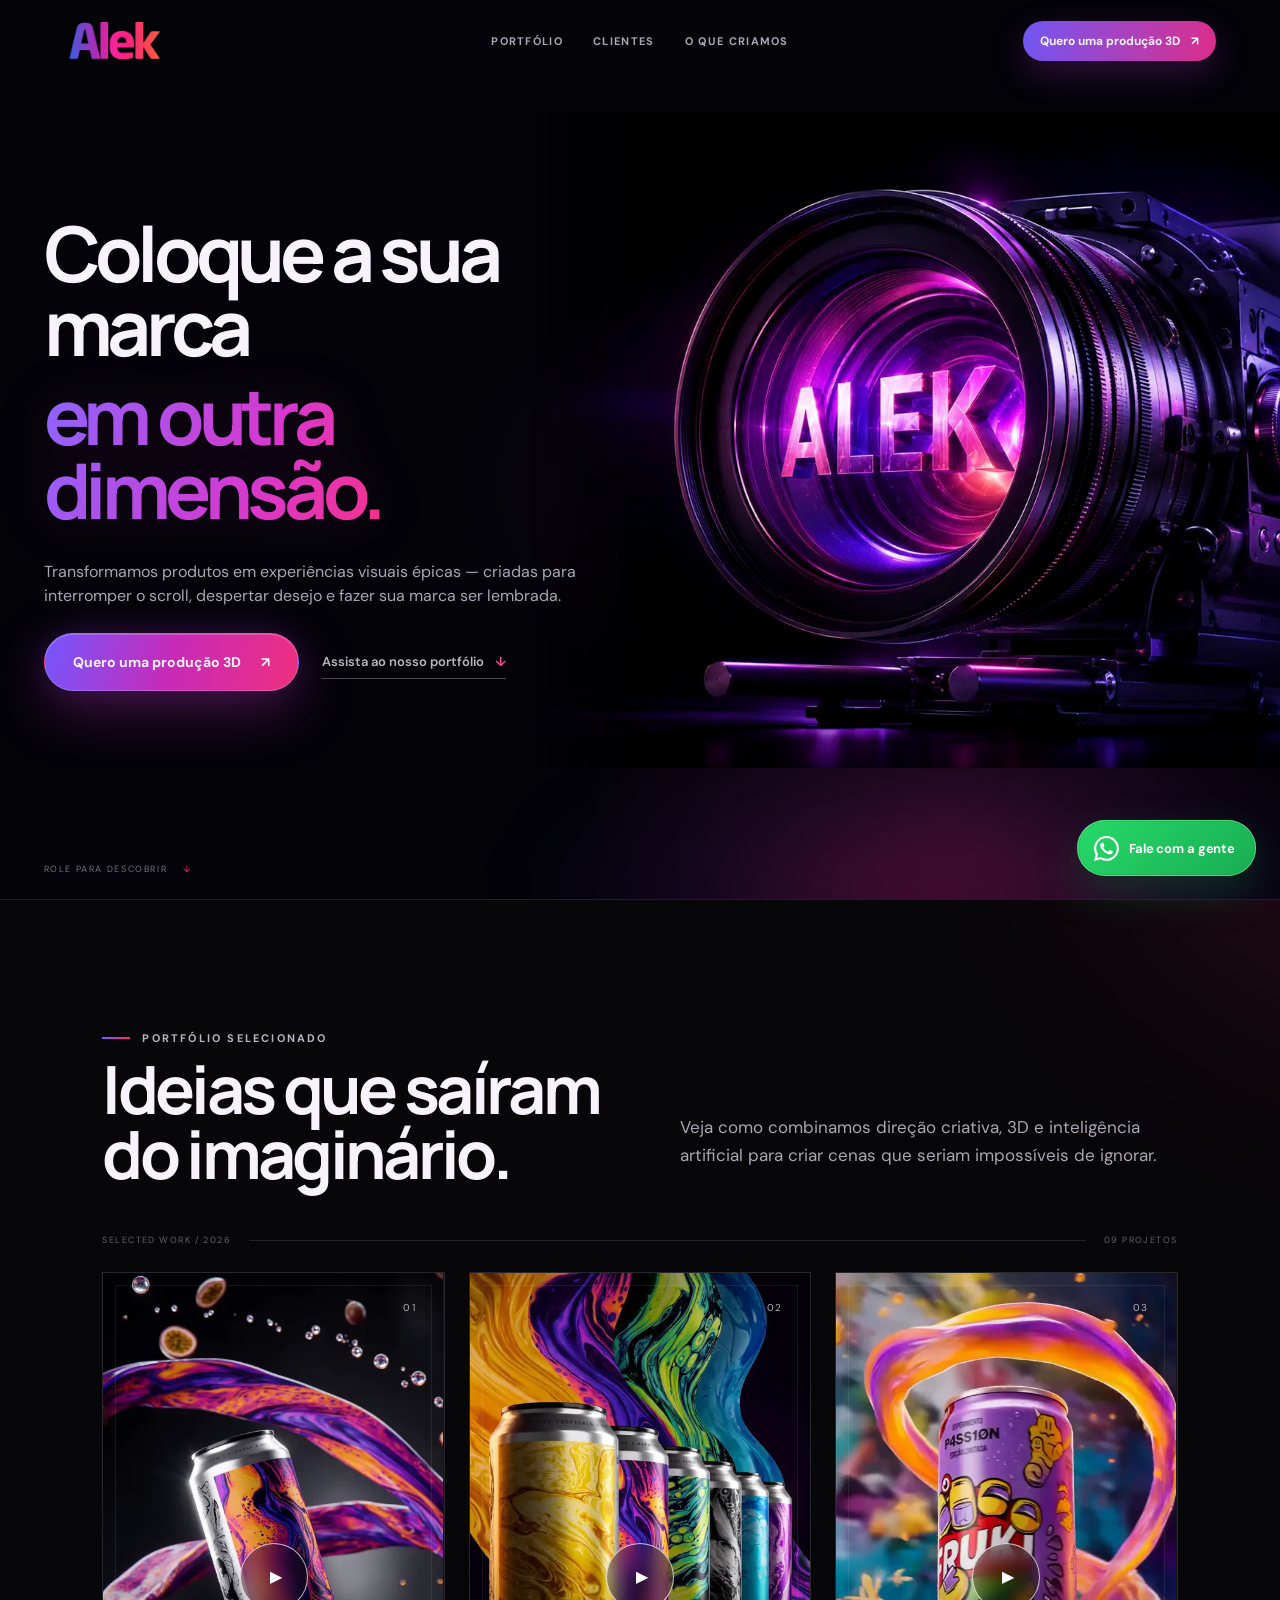
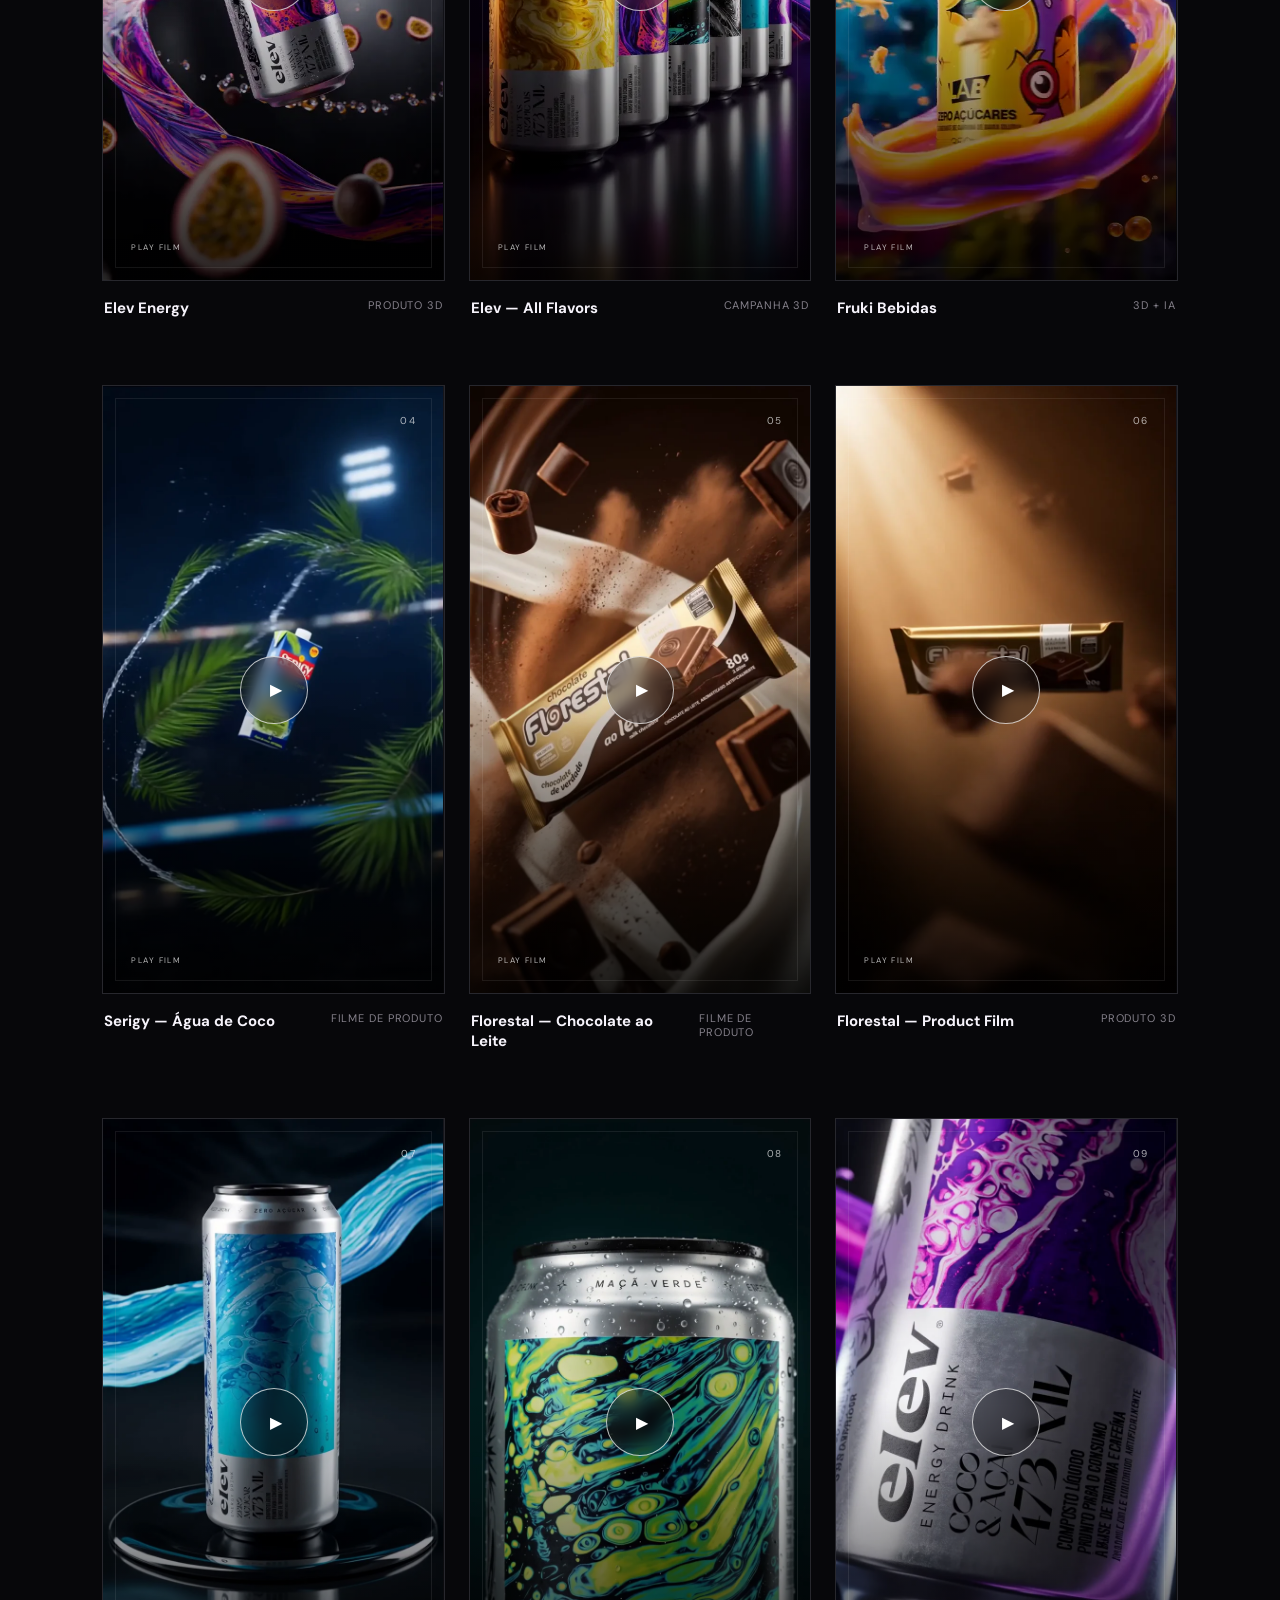
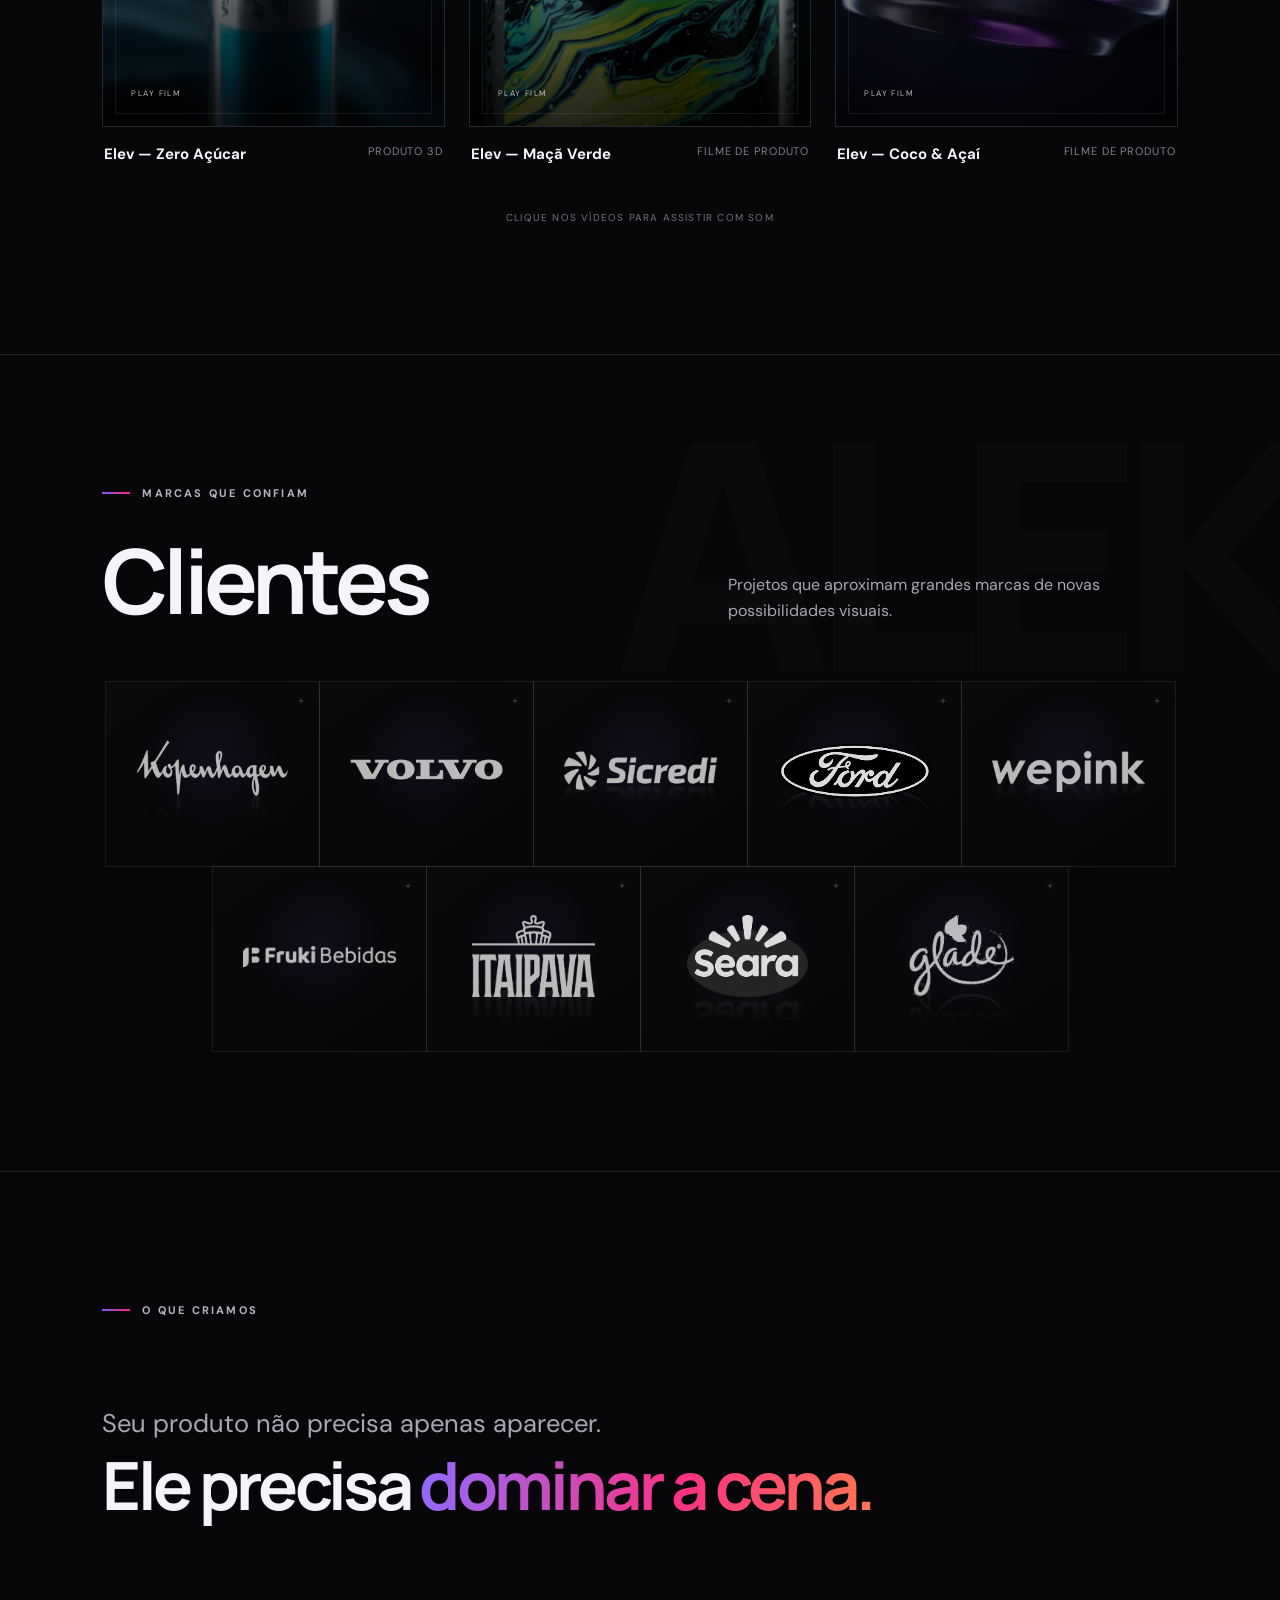
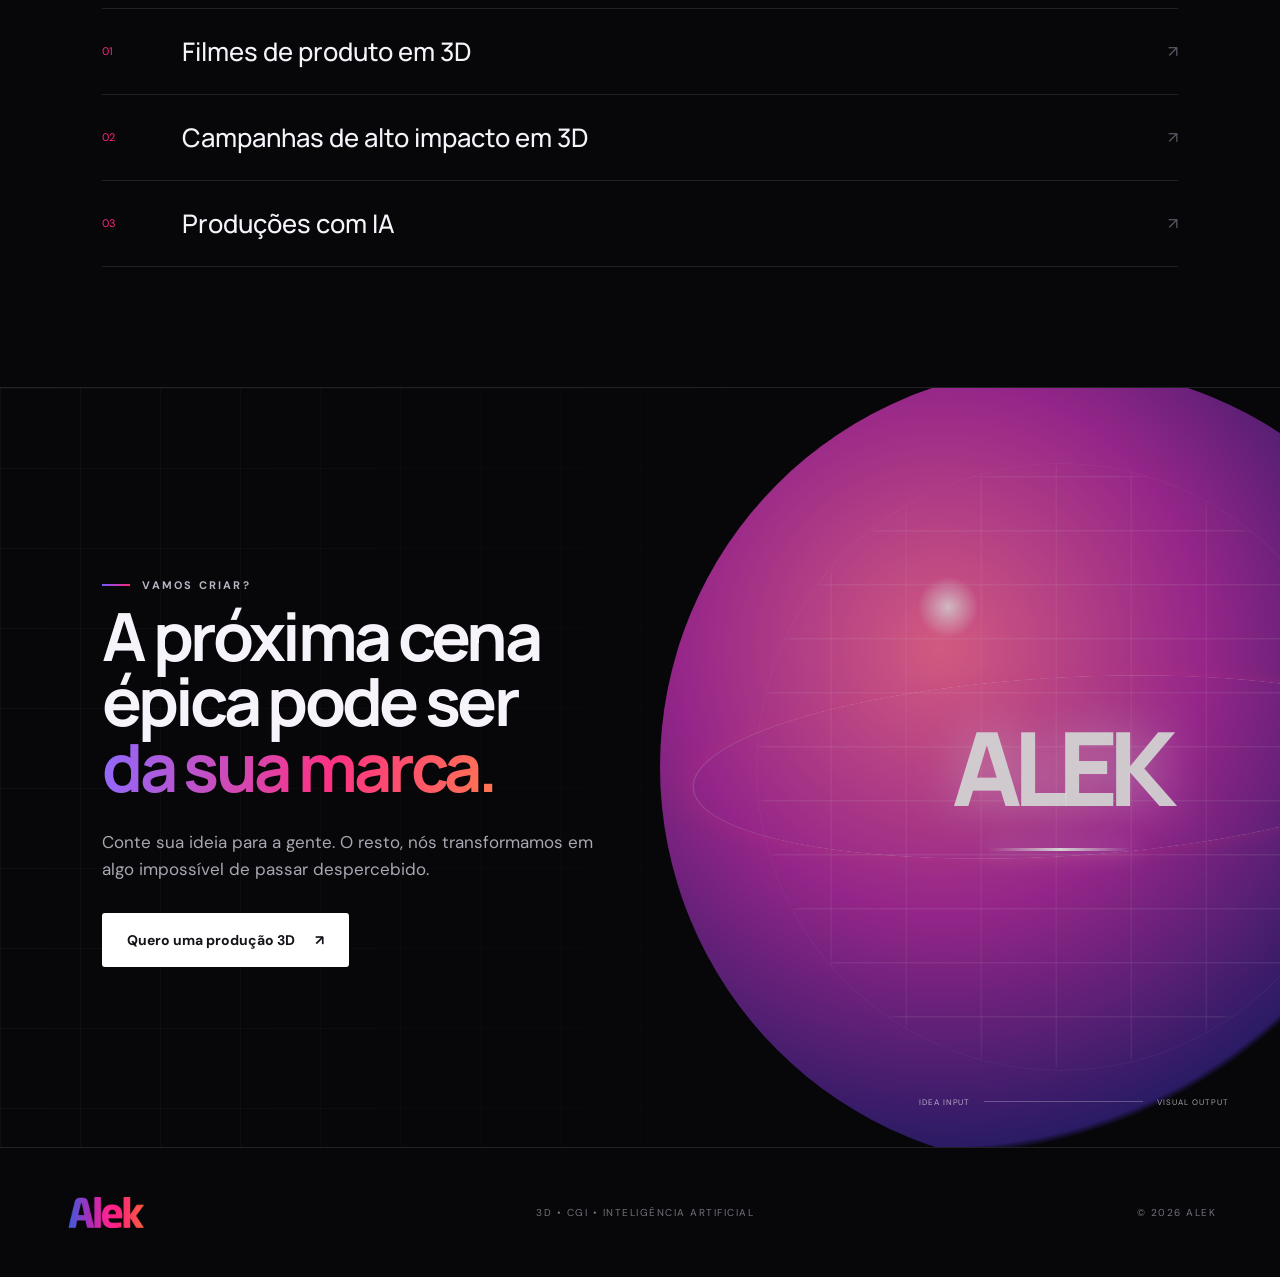
==== commit 8da3793e: "Instalar tag do Google Analytics" ====
--- a/index.html
+++ b/index.html
@@ -6,10 +6,32 @@
   <meta name="theme-color" content="#07070a">
   <meta name="description" content="Produções em 3D e IA que transformam produtos em experiências visuais épicas.">
   <title>Alek — Vídeos 3D que colocam sua marca em outra dimensão</title>
+  <script>
+    window.dataLayer = window.dataLayer || [];
+    window.gtag = function () { window.dataLayer.push(arguments); };
+
+    let alekConsent = "denied";
+    try {
+      if (localStorage.getItem("alek_analytics_consent_v1") === "granted") {
+        alekConsent = "granted";
+      }
+    } catch {}
+
+    window.gtag("consent", "default", {
+      analytics_storage: alekConsent,
+      ad_storage: alekConsent,
+      ad_user_data: alekConsent,
+      ad_personalization: alekConsent,
+      wait_for_update: 500
+    });
+    window.gtag("js", new Date());
+    window.gtag("config", "G-ZNXSTPH0WX", { anonymize_ip: true });
+  </script>
+  <script async src="https://www.googletagmanager.com/gtag/js?id=G-ZNXSTPH0WX"></script>
   <link rel="preconnect" href="https://fonts.googleapis.com">
   <link rel="preconnect" href="https://fonts.gstatic.com" crossorigin>
   <link href="https://fonts.googleapis.com/css2?family=DM+Sans:wght@400;500;600;700&family=Manrope:wght@500;600;700;800&display=swap" rel="stylesheet">
-  <link rel="stylesheet" href="styles.css">
+  <link rel="stylesheet" href="styles.css?v=analytics-20260730a">
   <link rel="stylesheet" href="immersive.css?v=clean-camera-20260728a">
   <link rel="stylesheet" href="clients-logos.css?v=original-logos-20260728b">
 </head>
@@ -289,6 +311,17 @@
       </form>
     </div>
   </dialog>
+
+  <aside class="consent-banner" data-consent-banner aria-label="Preferências de privacidade" hidden>
+    <div>
+      <strong>Sua privacidade importa</strong>
+      <p>Usamos cookies de medição para entender o desempenho do site e melhorar sua experiência.</p>
+    </div>
+    <div class="consent-actions">
+      <button type="button" class="consent-reject" data-consent-reject>Recusar</button>
+      <button type="button" class="consent-accept" data-consent-accept>Aceitar</button>
+    </div>
+  </aside>
 
   <a
     class="whatsapp-float"
@@ -304,6 +337,6 @@
     <span>Fale com a gente</span>
   </a>
 
-  <script type="module" src="script.js?v=whatsapp-float-20260729a"></script>
+  <script type="module" src="script.js?v=analytics-20260730a"></script>
 </body>
 </html>
--- a/styles.css
+++ b/styles.css
@@ -740,9 +740,53 @@
 .form-status.success { color: #8be0ba; }
 .form-status.error { color: #ff829b; }
 
+.whatsapp-float {
+  position: fixed;
+  z-index: 19;
+  right: max(24px, env(safe-area-inset-right));
+  bottom: max(24px, env(safe-area-inset-bottom));
+  display: inline-flex;
+  align-items: center;
+  gap: 10px;
+  min-height: 56px;
+  padding: 0 20px 0 16px;
+  border: 1px solid rgba(255, 255, 255, .28);
+  border-radius: 999px;
+  color: #fff;
+  background: linear-gradient(135deg, #27d968, #18ad52);
+  box-shadow: 0 16px 40px rgba(13, 120, 55, .34), 0 0 0 1px rgba(0, 0, 0, .08) inset;
+  font-size: 13px;
+  font-weight: 700;
+  letter-spacing: -.01em;
+  isolation: isolate;
+  transition: transform .25s ease, filter .25s ease, opacity .25s ease, box-shadow .25s ease;
+}
+.whatsapp-float::before {
+  content: "";
+  position: absolute;
+  z-index: -1;
+  inset: -1px;
+  border: 1px solid rgba(54, 231, 116, .52);
+  border-radius: inherit;
+  animation: whatsapp-pulse 2.8s ease-out infinite;
+}
+.whatsapp-float svg { width: 25px; height: 25px; fill: currentColor; flex: 0 0 auto; }
+.whatsapp-float:hover {
+  color: #fff;
+  filter: brightness(1.08);
+  transform: translateY(-3px);
+  box-shadow: 0 20px 48px rgba(13, 120, 55, .44), 0 0 0 1px rgba(0, 0, 0, .08) inset;
+}
+.whatsapp-float:focus-visible { outline: 3px solid rgba(255, 255, 255, .9); outline-offset: 4px; }
+body.modal-open .whatsapp-float { opacity: 0; pointer-events: none; transform: translateY(12px); }
+
 .reveal { opacity: 0; transform: translateY(28px); transition: opacity .85s ease, transform .85s ease; }
 .reveal.visible { opacity: 1; transform: none; }
 
+@keyframes whatsapp-pulse {
+  0% { opacity: .65; transform: scale(1); }
+  72%, 100% { opacity: 0; transform: scale(1.16, 1.35); }
+}
 @keyframes orbit-float {
   0%, 100% { transform: rotateX(67deg) rotateZ(-14deg) translateY(0); }
   50% { transform: rotateX(67deg) rotateZ(-9deg) translateY(-10px); }
@@ -810,6 +854,16 @@
   .brief-form { padding: 38px 24px 32px; grid-template-columns: 1fr; }
   .form-wide, .form-submit { grid-column: 1; }
   .form-submit { width: 100%; }
+  .whatsapp-float {
+    right: max(16px, env(safe-area-inset-right));
+    bottom: max(16px, env(safe-area-inset-bottom));
+    width: 58px;
+    min-height: 58px;
+    padding: 0;
+    justify-content: center;
+  }
+  .whatsapp-float span { display: none; }
+  .whatsapp-float svg { width: 27px; height: 27px; }
 }
 
 @media (pointer: coarse) {
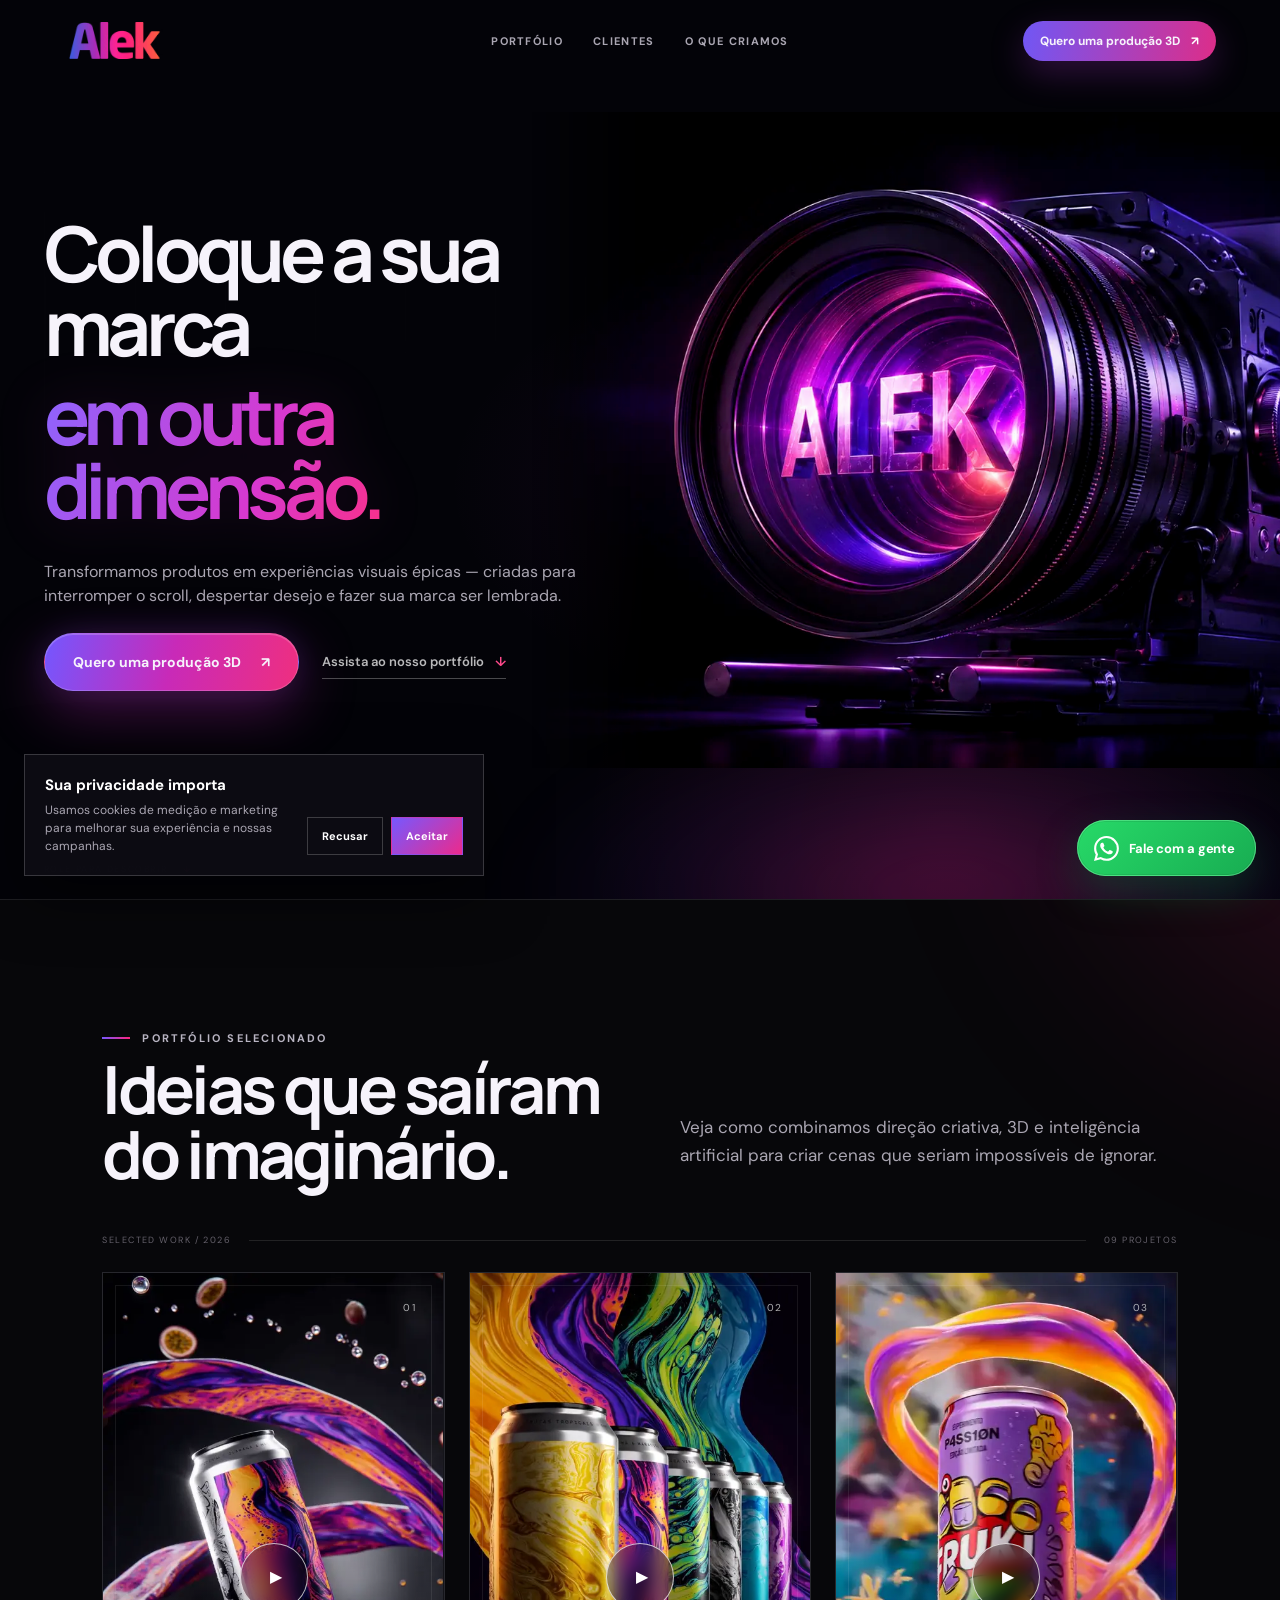
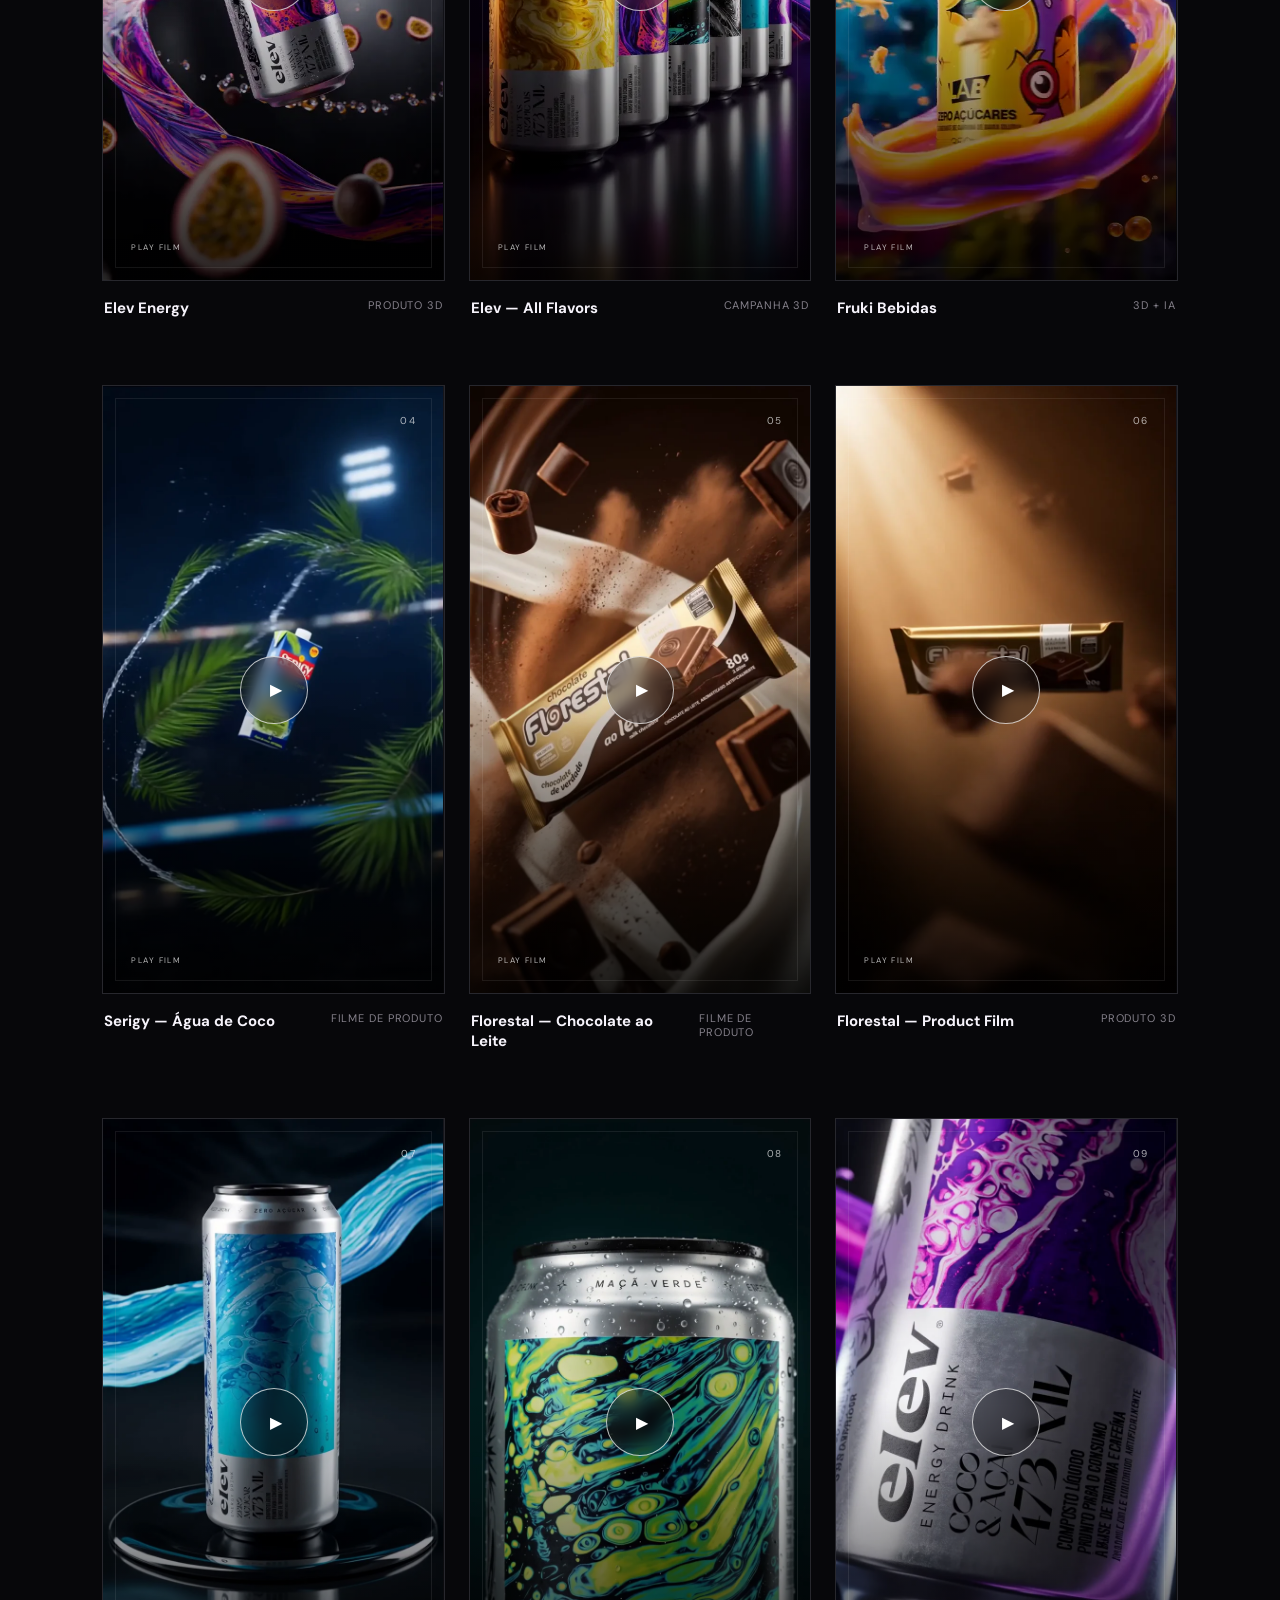
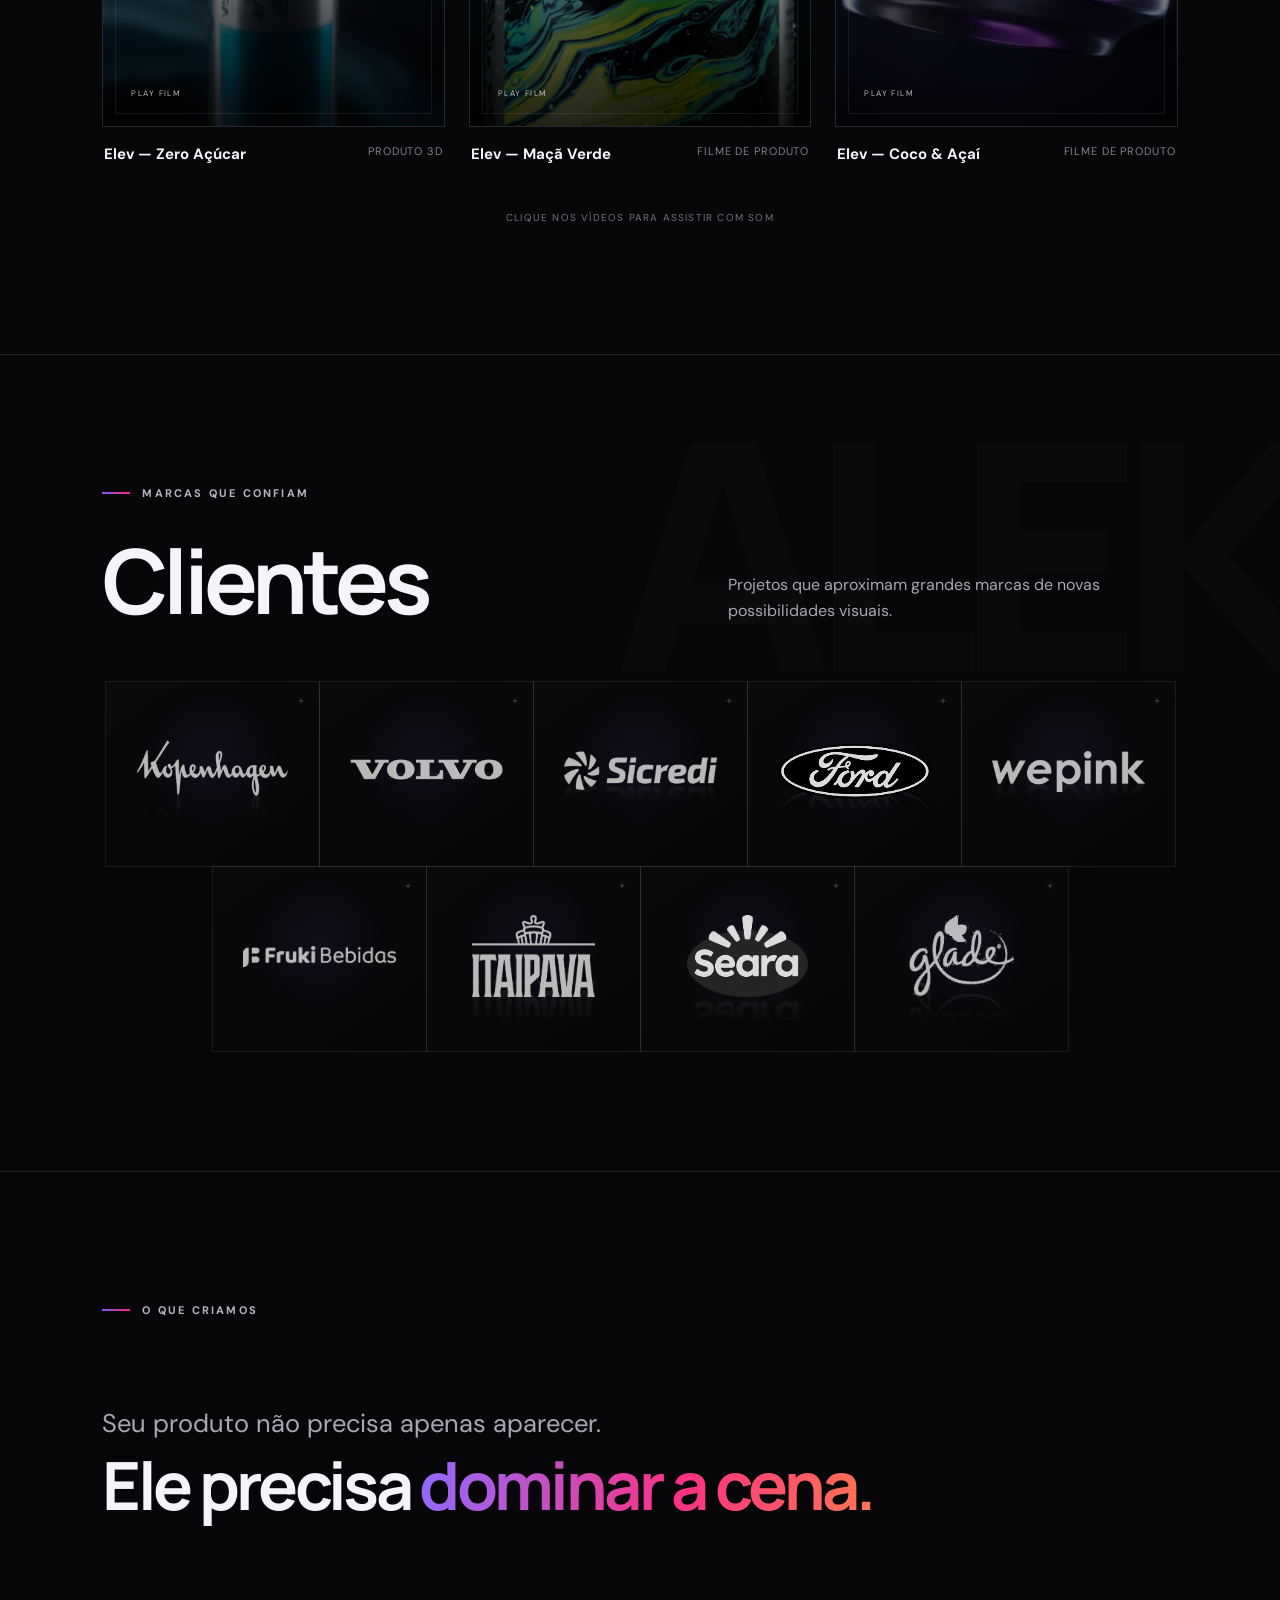
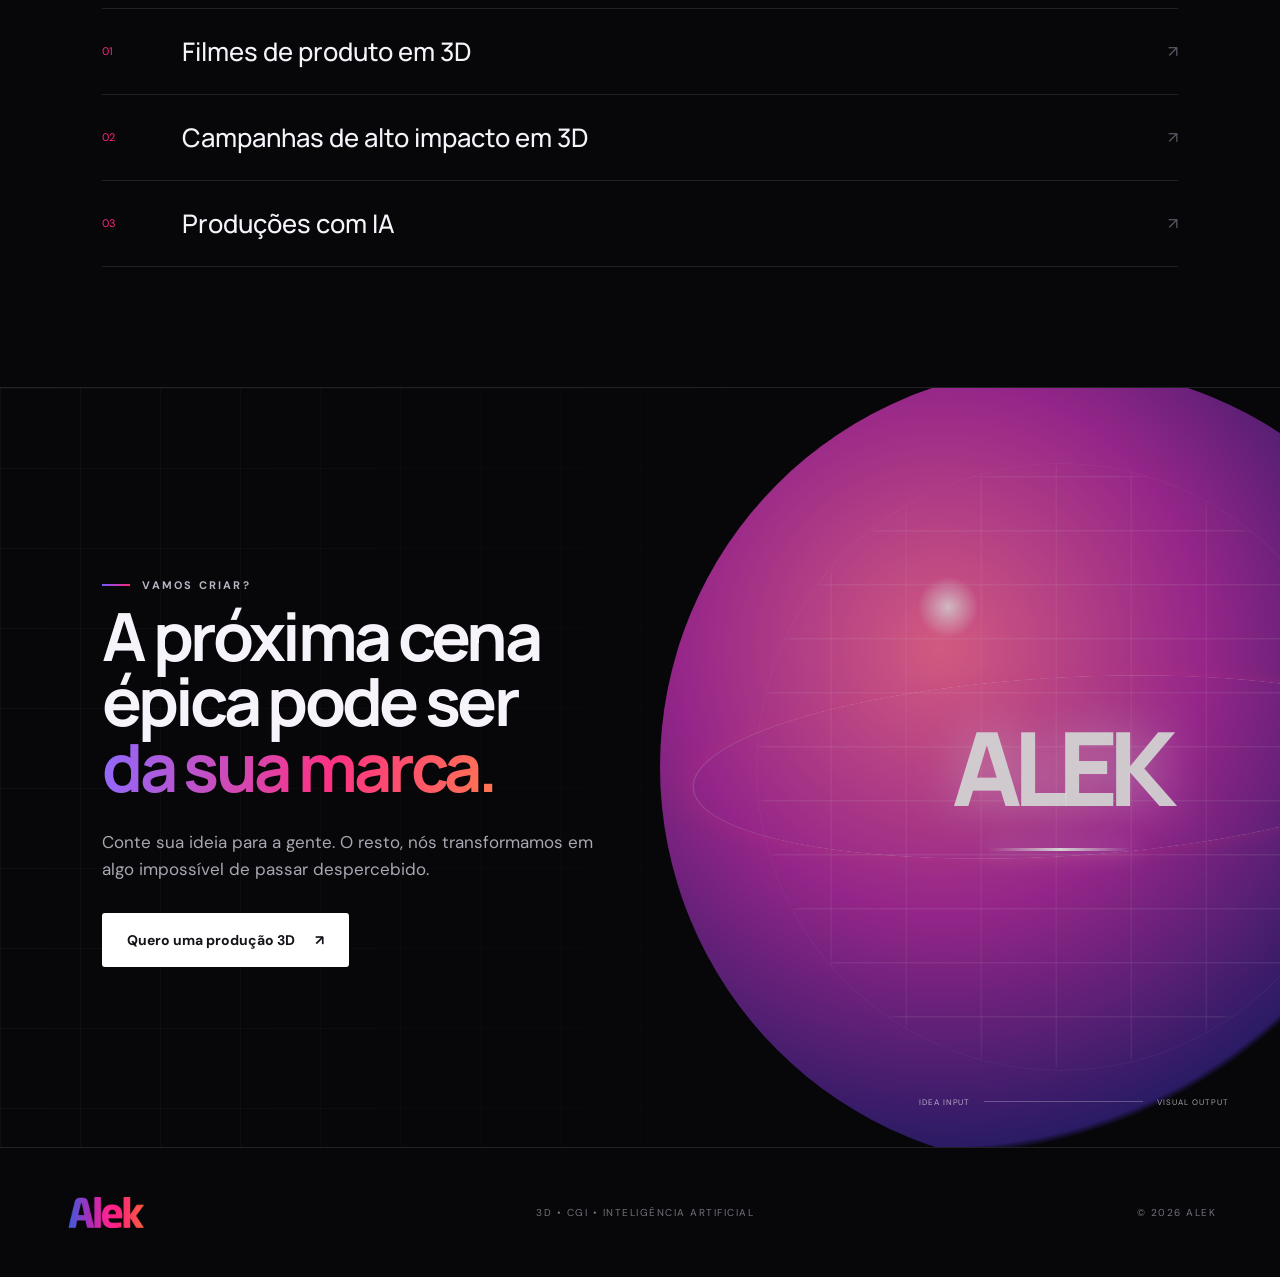
==== commit 4b90a792: "Instalar Pixel oficial da Meta" ====
--- a/index.html
+++ b/index.html
@@ -26,6 +26,27 @@
     });
     window.gtag("js", new Date());
     window.gtag("config", "G-ZNXSTPH0WX", { anonymize_ip: true });
+
+    !function (f, b, e, v, n, t, s) {
+      if (f.fbq) return;
+      n = f.fbq = function () {
+        n.callMethod ? n.callMethod.apply(n, arguments) : n.queue.push(arguments);
+      };
+      if (!f._fbq) f._fbq = n;
+      n.push = n;
+      n.loaded = true;
+      n.version = "2.0";
+      n.queue = [];
+      t = b.createElement(e);
+      t.async = true;
+      t.src = v;
+      s = b.getElementsByTagName(e)[0];
+      s.parentNode.insertBefore(t, s);
+    }(window, document, "script", "https://connect.facebook.net/en_US/fbevents.js");
+
+    window.fbq("consent", alekConsent === "granted" ? "grant" : "revoke");
+    window.fbq("init", "270350415939769");
+    window.fbq("track", "PageView");
   </script>
   <script async src="https://www.googletagmanager.com/gtag/js?id=G-ZNXSTPH0WX"></script>
   <link rel="preconnect" href="https://fonts.googleapis.com">
@@ -315,7 +336,7 @@
   <aside class="consent-banner" data-consent-banner aria-label="Preferências de privacidade" hidden>
     <div>
       <strong>Sua privacidade importa</strong>
-      <p>Usamos cookies de medição para entender o desempenho do site e melhorar sua experiência.</p>
+      <p>Usamos cookies de medição e marketing para melhorar sua experiência e nossas campanhas.</p>
     </div>
     <div class="consent-actions">
       <button type="button" class="consent-reject" data-consent-reject>Recusar</button>
@@ -337,6 +358,6 @@
     <span>Fale com a gente</span>
   </a>
 
-  <script type="module" src="script.js?v=analytics-20260730a"></script>
+  <script type="module" src="script.js?v=meta-pixel-20260730b"></script>
 </body>
 </html>
--- a/styles.css
+++ b/styles.css
@@ -779,6 +779,45 @@
 }
 .whatsapp-float:focus-visible { outline: 3px solid rgba(255, 255, 255, .9); outline-offset: 4px; }
 body.modal-open .whatsapp-float { opacity: 0; pointer-events: none; transform: translateY(12px); }
+
+.consent-banner {
+  position: fixed;
+  z-index: 30;
+  left: max(24px, env(safe-area-inset-left));
+  bottom: max(24px, env(safe-area-inset-bottom));
+  width: min(460px, calc(100vw - 48px));
+  padding: 20px;
+  display: grid;
+  grid-template-columns: 1fr auto;
+  align-items: end;
+  gap: 18px;
+  color: #fff;
+  background: rgba(13, 12, 19, .96);
+  border: 1px solid rgba(255, 255, 255, .18);
+  box-shadow: 0 20px 60px rgba(0, 0, 0, .52);
+  backdrop-filter: blur(18px);
+}
+.consent-banner[hidden] { display: none; }
+.consent-banner strong { display: block; margin-bottom: 6px; font-size: 15px; }
+.consent-banner p { margin: 0; color: var(--muted); font-size: 12px; line-height: 1.5; }
+.consent-actions { display: flex; gap: 8px; }
+.consent-actions button {
+  appearance: none;
+  min-height: 38px;
+  padding: 0 14px;
+  border: 1px solid rgba(255, 255, 255, .2);
+  color: #fff;
+  background: transparent;
+  font: inherit;
+  font-size: 11px;
+  font-weight: 700;
+  cursor: pointer;
+}
+.consent-actions .consent-accept {
+  border-color: transparent;
+  background: linear-gradient(135deg, #7658ff, #ec2a8c);
+}
+.consent-actions button:focus-visible { outline: 2px solid #fff; outline-offset: 2px; }
 
 .reveal { opacity: 0; transform: translateY(28px); transition: opacity .85s ease, transform .85s ease; }
 .reveal.visible { opacity: 1; transform: none; }
@@ -864,6 +903,16 @@
   }
   .whatsapp-float span { display: none; }
   .whatsapp-float svg { width: 27px; height: 27px; }
+  .consent-banner {
+    left: max(12px, env(safe-area-inset-left));
+    right: max(12px, env(safe-area-inset-right));
+    bottom: max(86px, calc(env(safe-area-inset-bottom) + 76px));
+    width: auto;
+    grid-template-columns: 1fr;
+    gap: 14px;
+    padding: 17px;
+  }
+  .consent-actions { justify-content: flex-end; }
 }
 
 @media (pointer: coarse) {
